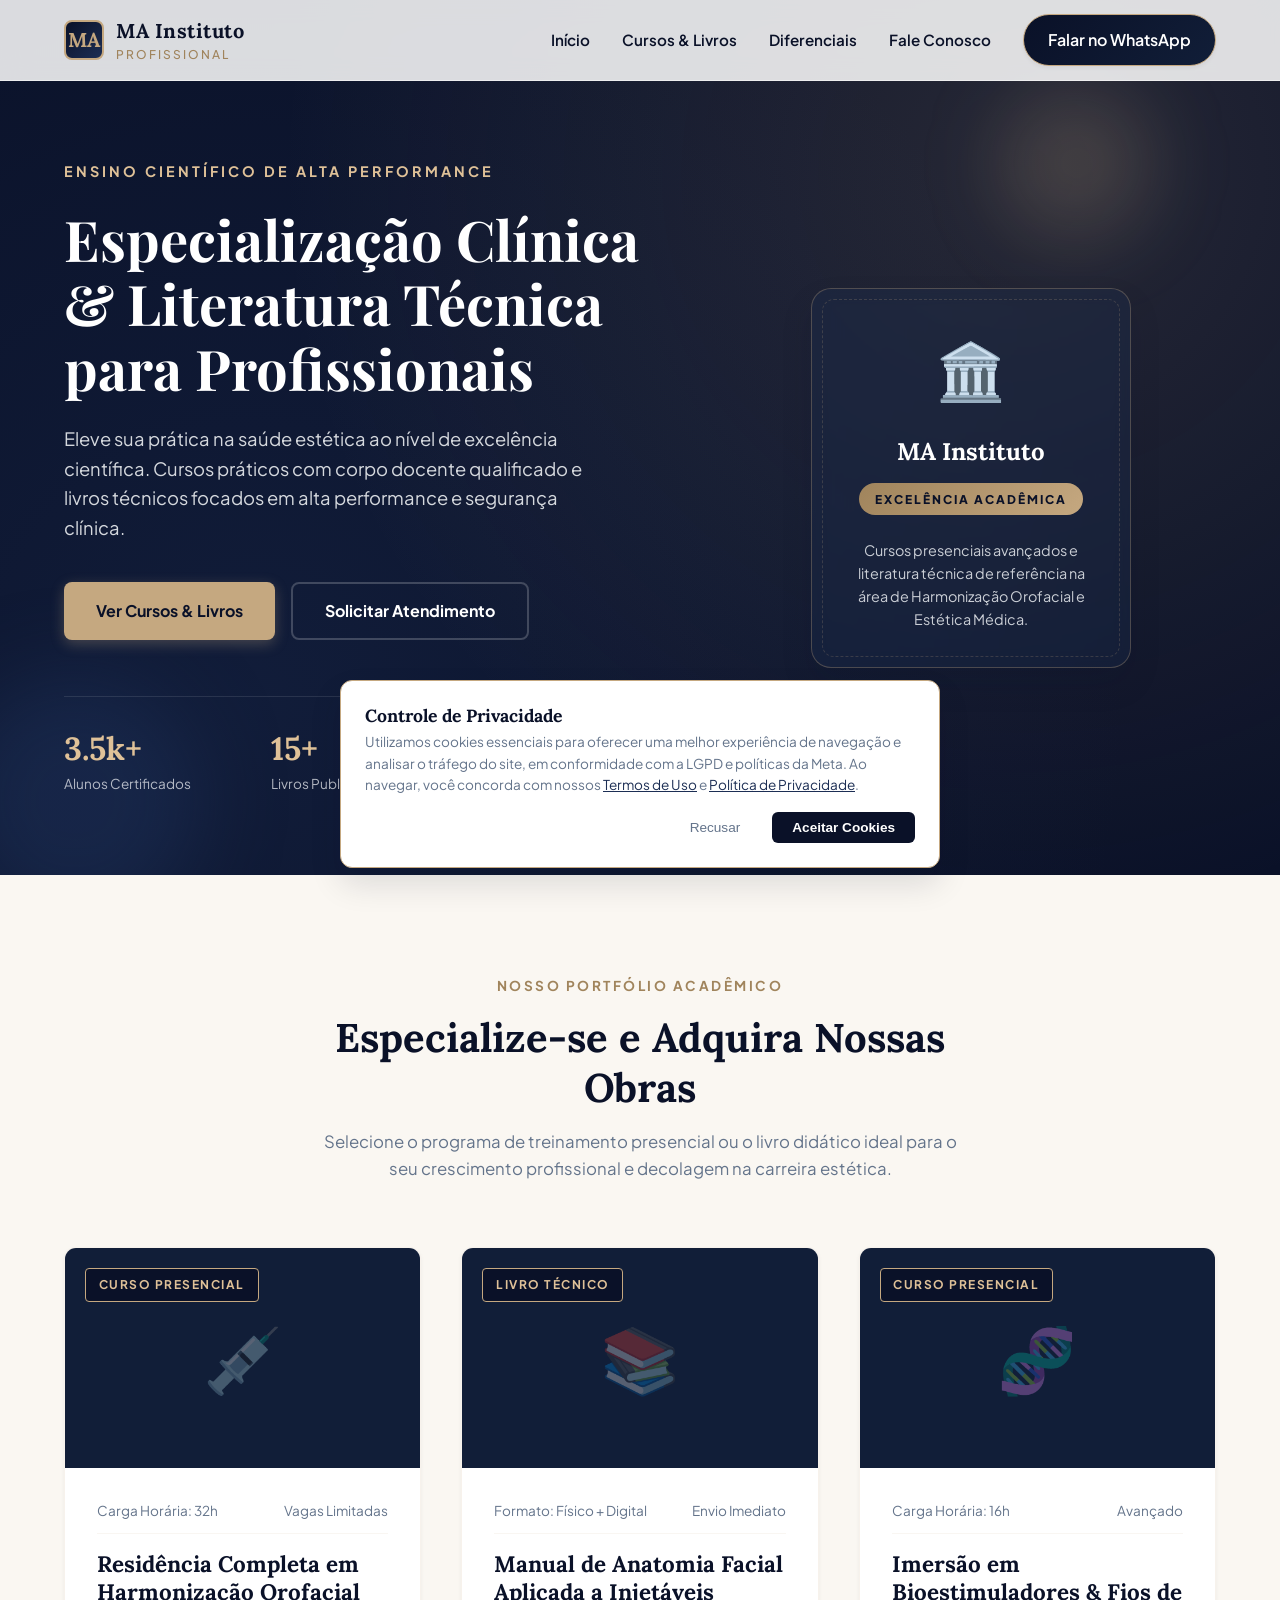
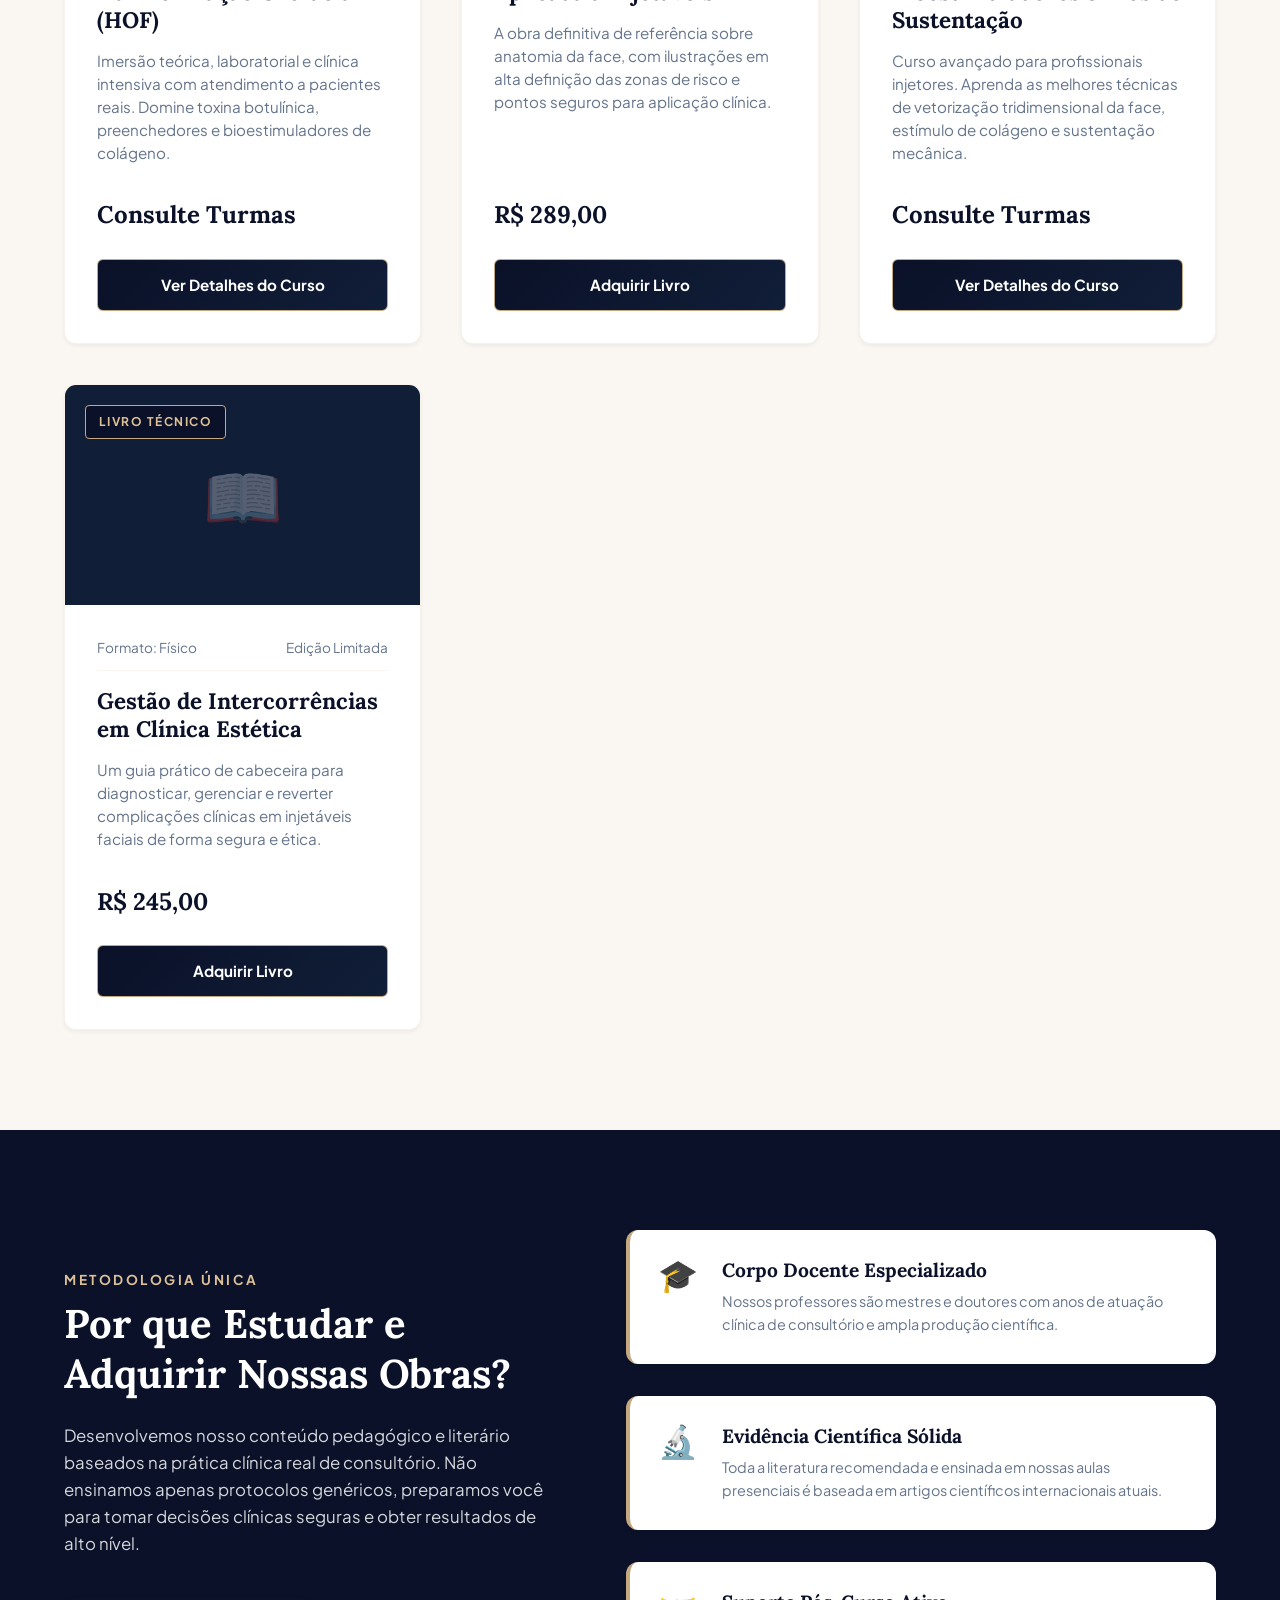
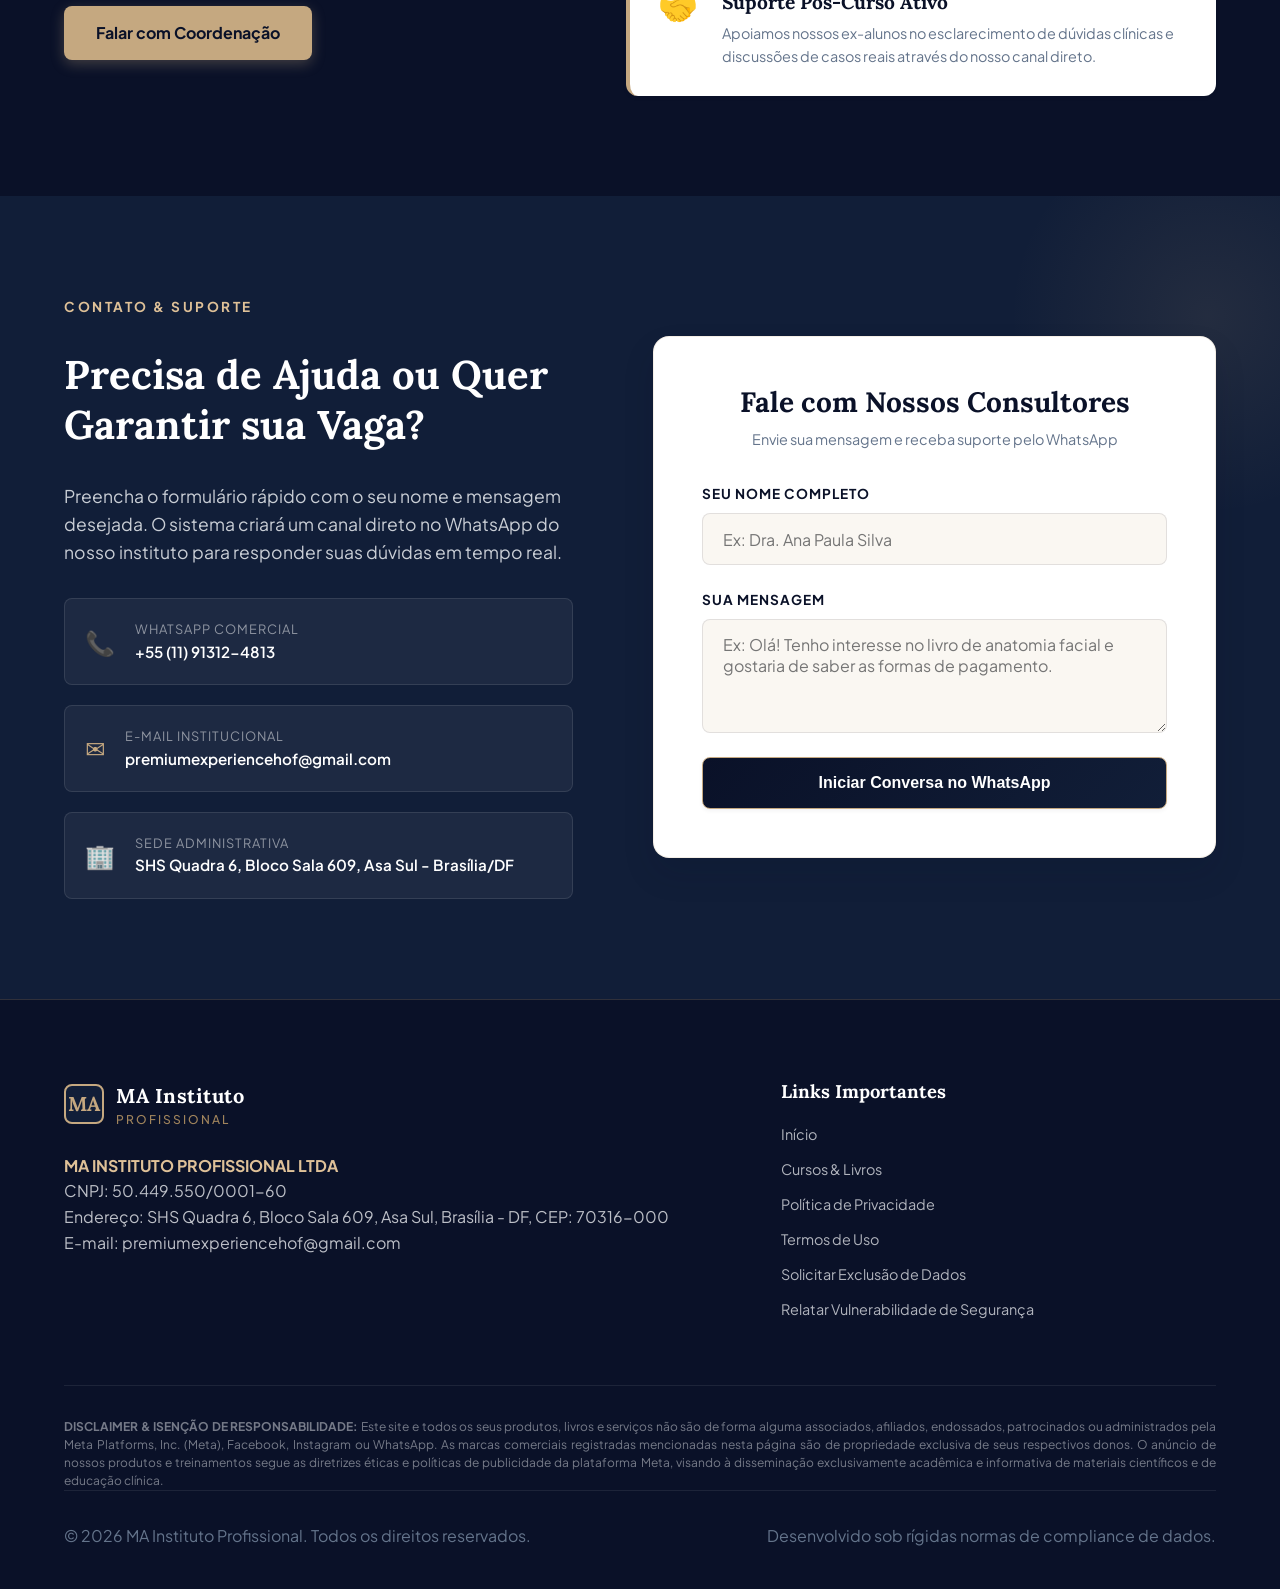
==== index.html @ e036a933 "feat: site inicial completo MA Instituto Profissional e politicas de compliance" ====
<!DOCTYPE html>
<html lang="pt-BR">
<head>
  <meta charset="UTF-8">
  <meta name="viewport" content="width=device-width, initial-scale=1.0">
  <meta name="description" content="MA Instituto Profissional - Especialização clínica avançada e literatura científica de excelência na área da saúde estética. Cursos presenciais e livros técnicos.">
  <title>MA Instituto Profissional | Cursos e Venda de Livros Acadêmicos</title>
  
  <!-- Preconnect for performance optimization -->
  <link rel="preconnect" href="https://fonts.googleapis.com">
  <link rel="preconnect" href="https://fonts.gstatic.com" crossorigin>
  
  <!-- CSS Stylesheet -->
  <link rel="stylesheet" href="styles.css">
</head>
<body>

  <!-- Cookie Consent Banner -->
  <div class="cookie-banner" id="cookieBanner">
    <div class="cookie-content">
      <h4>Controle de Privacidade</h4>
      <p>Utilizamos cookies essenciais para oferecer uma melhor experiência de navegação e analisar o tráfego do site, em conformidade com a LGPD e políticas da Meta. Ao navegar, você concorda com nossos <a href="termos.html" style="text-decoration: underline; color: var(--color-navy-light);">Termos de Uso</a> e <a href="privacidade.html" style="text-decoration: underline; color: var(--color-navy-light);">Política de Privacidade</a>.</p>
    </div>
    <div class="cookie-actions">
      <button class="cookie-btn-decline" id="declineCookies">Recusar</button>
      <button class="cookie-btn-accept" id="acceptCookies">Aceitar Cookies</button>
    </div>
  </div>

  <!-- Header Section -->
  <header class="site-header" id="header">
    <div class="container header-container">
      <a href="index.html" class="logo" id="headerLogo">
        <div class="logo-icon">MA</div>
        <div class="logo-text">
          MA Instituto
          <span>Profissional</span>
        </div>
      </a>
      
      <nav class="nav-menu" id="navMenu">
        <a href="#inicio" class="nav-link">Início</a>
        <a href="#portfolio" class="nav-link">Cursos & Livros</a>
        <a href="#sobre" class="nav-link">Diferenciais</a>
        <a href="#contato" class="nav-link">Fale Conosco</a>
        <a href="https://api.whatsapp.com/send?phone=5511913124813" target="_blank" class="nav-btn" id="headerCtaBtn">
          Falar no WhatsApp
        </a>
      </nav>

      <button class="menu-toggle" id="menuToggle" aria-label="Menu de Navegação">
        <span></span>
        <span></span>
        <span></span>
      </button>
    </div>
  </header>

  <!-- Hero Section -->
  <section class="hero" id="inicio">
    <div class="floating-circle circle-1"></div>
    <div class="floating-circle circle-2"></div>
    <div class="container hero-grid">
      <div class="hero-content reveal">
        <span class="hero-tagline">Ensino Científico de Alta Performance</span>
        <h1 class="hero-title">Especialização Clínica & Literatura Técnica para Profissionais</h1>
        <p class="hero-desc">Eleve sua prática na saúde estética ao nível de excelência científica. Cursos práticos com corpo docente qualificado e livros técnicos focados em alta performance e segurança clínica.</p>
        <div class="hero-actions">
          <a href="#portfolio" class="btn-primary" id="heroCatalogBtn">Ver Cursos & Livros</a>
          <a href="#contato" class="btn-secondary" id="heroContactBtn">Solicitar Atendimento</a>
        </div>
        <div class="hero-stats">
          <div class="stat-item">
            <h4>3.5k+</h4>
            <p>Alunos Certificados</p>
          </div>
          <div class="stat-item">
            <h4>15+</h4>
            <p>Livros Publicados</p>
          </div>
          <div class="stat-item">
            <h4>100%</h4>
            <p>Foco Clínico Prático</p>
          </div>
        </div>
      </div>
      <div class="hero-visual reveal">
        <div class="academic-shield">
          <div class="shield-icon">🏛️</div>
          <h3 class="shield-title">MA Instituto</h3>
          <div class="shield-badge">Excelência Acadêmica</div>
          <p class="shield-text">Cursos presenciais avançados e literatura técnica de referência na área de Harmonização Orofacial e Estética Médica.</p>
        </div>
      </div>
    </div>
  </section>

  <!-- Catalog Section -->
  <section class="section" id="portfolio">
    <div class="container">
      <div class="section-header reveal">
        <span class="section-eyebrow">Nosso Portfólio Acadêmico</span>
        <h2 class="section-title">Especialize-se e Adquira Nossas Obras</h2>
        <p class="section-desc">Selecione o programa de treinamento presencial ou o livro didático ideal para o seu crescimento profissional e decolagem na carreira estética.</p>
      </div>

      <div class="catalog-grid">
        <!-- Card 1 -->
        <article class="catalog-card reveal">
          <div class="card-img-wrapper">
            <div class="card-badge">Curso Presencial</div>
            <div class="card-img-placeholder">💉</div>
          </div>
          <div class="card-body">
            <div class="card-meta">
              <span>Carga Horária: 32h</span>
              <span>Vagas Limitadas</span>
            </div>
            <h3 class="card-title">Residência Completa em Harmonização Orofacial (HOF)</h3>
            <p class="card-desc">Imersão teórica, laboratorial e clínica intensiva com atendimento a pacientes reais. Domine toxina botulínica, preenchedores e bioestimuladores de colágeno.</p>
            <div class="card-price">Consulte Turmas</div>
            <a href="https://api.whatsapp.com/send?phone=5511913124813&text=Ol%C3%A1!%20Gostaria%20de%20saber%20mais%20informa%C3%A7%C3%B5es%20sobre%20a%20Resid%C3%AAncia%20em%20HOF." target="_blank" class="card-btn" id="courseHofCta">
              Ver Detalhes do Curso
            </a>
          </div>
        </article>

        <!-- Card 2 -->
        <article class="catalog-card reveal">
          <div class="card-img-wrapper">
            <div class="card-badge">Livro Técnico</div>
            <div class="card-img-placeholder">📚</div>
          </div>
          <div class="card-body">
            <div class="card-meta">
              <span>Formato: Físico + Digital</span>
              <span>Envio Imediato</span>
            </div>
            <h3 class="card-title">Manual de Anatomia Facial Aplicada a Injetáveis</h3>
            <p class="card-desc">A obra definitiva de referência sobre anatomia da face, com ilustrações em alta definição das zonas de risco e pontos seguros para aplicação clínica.</p>
            <div class="card-price">R$ 289,00</div>
            <a href="https://api.whatsapp.com/send?phone=5511913124813&text=Ol%C3%A1!%20Gostaria%20de%20adquirir%20o%20livro%20Manual%20de%20Anatomia%20Facial." target="_blank" class="card-btn" id="bookAnatomyCta">
              Adquirir Livro
            </a>
          </div>
        </article>

        <!-- Card 3 -->
        <article class="catalog-card reveal">
          <div class="card-img-wrapper">
            <div class="card-badge">Curso Presencial</div>
            <div class="card-img-placeholder">🧬</div>
          </div>
          <div class="card-body">
            <div class="card-meta">
              <span>Carga Horária: 16h</span>
              <span>Avançado</span>
            </div>
            <h3 class="card-title">Imersão em Bioestimuladores & Fios de Sustentação</h3>
            <p class="card-desc">Curso avançado para profissionais injetores. Aprenda as melhores técnicas de vetorização tridimensional da face, estímulo de colágeno e sustentação mecânica.</p>
            <div class="card-price">Consulte Turmas</div>
            <a href="https://api.whatsapp.com/send?phone=5511913124813&text=Ol%C3%A1!%20Gostaria%20de%20mais%20informa%C3%A7%C3%B5es%20sobre%20o%20curso%20de%20Bioestimuladores%20e%20Fios." target="_blank" class="card-btn" id="courseBioCta">
              Ver Detalhes do Curso
            </a>
          </div>
        </article>

        <!-- Card 4 -->
        <article class="catalog-card reveal">
          <div class="card-img-wrapper">
            <div class="card-badge">Livro Técnico</div>
            <div class="card-img-placeholder">📖</div>
          </div>
          <div class="card-body">
            <div class="card-meta">
              <span>Formato: Físico</span>
              <span>Edição Limitada</span>
            </div>
            <h3 class="card-title">Gestão de Intercorrências em Clínica Estética</h3>
            <p class="card-desc">Um guia prático de cabeceira para diagnosticar, gerenciar e reverter complicações clínicas em injetáveis faciais de forma segura e ética.</p>
            <div class="card-price">R$ 245,00</div>
            <a href="https://api.whatsapp.com/send?phone=5511913124813&text=Ol%C3%A1!%20Gostaria%20de%20adquirir%20o%20livro%20de%20Gest%C3%A3o%20de%20Intercorr%C3%AAncias." target="_blank" class="card-btn" id="bookComplicationsCta">
              Adquirir Livro
            </a>
          </div>
        </article>
      </div>
    </div>
  </section>

  <!-- Features/About Section -->
  <section class="section section-dark" id="sobre">
    <div class="container about-grid">
      <div class="reveal">
        <span class="section-eyebrow" style="color: var(--color-gold-bright);">Metodologia Única</span>
        <h2 class="section-title" style="margin-top: 0.5rem; margin-bottom: 1.5rem;">Por que Estudar e Adquirir Nossas Obras?</h2>
        <p class="section-desc" style="color: rgba(248, 250, 252, 0.85); margin-bottom: 2rem;">Desenvolvemos nosso conteúdo pedagógico e literário baseados na prática clínica real de consultório. Não ensinamos apenas protocolos genéricos, preparamos você para tomar decisões clínicas seguras e obter resultados de alto nível.</p>
        <a href="https://api.whatsapp.com/send?phone=5511913124813" target="_blank" class="btn-primary" style="margin-top: 1rem;" id="aboutCtaBtn">Falar com Coordenação</a>
      </div>
      
      <div class="about-features reveal">
        <div class="feature-item">
          <div class="feature-icon">🎓</div>
          <div class="feature-text">
            <h4>Corpo Docente Especializado</h4>
            <p>Nossos professores são mestres e doutores com anos de atuação clínica de consultório e ampla produção científica.</p>
          </div>
        </div>

        <div class="feature-item">
          <div class="feature-icon">🔬</div>
          <div class="feature-text">
            <h4>Evidência Científica Sólida</h4>
            <p>Toda a literatura recomendada e ensinada em nossas aulas presenciais é baseada em artigos científicos internacionais atuais.</p>
          </div>
        </div>

        <div class="feature-item">
          <div class="feature-icon">🤝</div>
          <div class="feature-text">
            <h4>Suporte Pós-Curso Ativo</h4>
            <p>Apoiamos nossos ex-alunos no esclarecimento de dúvidas clínicas e discussões de casos reais através do nosso canal direto.</p>
          </div>
        </div>
      </div>
    </div>
  </section>

  <!-- Contact & WhatsApp Form Section -->
  <section class="section contact-section" id="contato">
    <div class="container contact-grid">
      <div class="contact-info reveal">
        <span class="section-eyebrow" style="color: var(--color-gold-bright);">Contato & Suporte</span>
        <h2 class="contact-title">Precisa de Ajuda ou Quer Garantir sua Vaga?</h2>
        <p class="contact-desc">Preencha o formulário rápido com o seu nome e mensagem desejada. O sistema criará um canal direto no WhatsApp do nosso instituto para responder suas dúvidas em tempo real.</p>
        
        <div class="info-cards">
          <div class="info-card">
            <div class="info-card-icon">📞</div>
            <div class="info-card-text">
              <span>WhatsApp Comercial</span>
              <p>+55 (11) 91312-4813</p>
            </div>
          </div>

          <div class="info-card">
            <div class="info-card-icon">✉️</div>
            <div class="info-card-text">
              <span>E-mail Institucional</span>
              <p>premiumexperiencehof@gmail.com</p>
            </div>
          </div>

          <div class="info-card">
            <div class="info-card-icon">🏢</div>
            <div class="info-card-text">
              <span>Sede Administrativa</span>
              <p>SHS Quadra 6, Bloco Sala 609, Asa Sul - Brasília/DF</p>
            </div>
          </div>
        </div>
      </div>

      <div class="form-wrapper reveal">
        <div class="form-header">
          <h3>Fale com Nossos Consultores</h3>
          <p>Envie sua mensagem e receba suporte pelo WhatsApp</p>
        </div>
        <form class="contact-form" id="whatsappForm">
          <div class="form-group">
            <label for="formName" class="form-label">Seu Nome Completo</label>
            <input type="text" id="formName" class="form-input" placeholder="Ex: Dra. Ana Paula Silva" required autocomplete="name">
          </div>
          <div class="form-group">
            <label for="formMessage" class="form-label">Sua Mensagem</label>
            <textarea id="formMessage" class="form-input" rows="4" placeholder="Ex: Olá! Tenho interesse no livro de anatomia facial e gostaria de saber as formas de pagamento." required></textarea>
          </div>
          <button type="submit" class="form-submit-btn" id="formSubmitBtn">
            Iniciar Conversa no WhatsApp
          </button>
        </form>
      </div>
    </div>
  </section>

  <!-- Footer Section -->
  <footer class="site-footer">
    <div class="container">
      <div class="footer-grid">
        <div class="footer-company">
          <div class="footer-logo">
            <div class="logo-icon">MA</div>
            <div class="logo-text">MA Instituto <span>Profissional</span></div>
          </div>
          <p class="footer-address">
            <strong>MA INSTITUTO PROFISSIONAL LTDA</strong><br>
            CNPJ: 50.449.550/0001-60<br>
            Endereço: SHS Quadra 6, Bloco Sala 609, Asa Sul, Brasília - DF, CEP: 70316-000<br>
            E-mail: premiumexperiencehof@gmail.com
          </p>
        </div>
        
        <div class="footer-links-group">
          <h4 class="footer-links-title">Links Importantes</h4>
          <ul class="footer-links">
            <li><a href="#inicio">Início</a></li>
            <li><a href="#portfolio">Cursos & Livros</a></li>
            <li><a href="privacidade.html" id="footerPrivacyLink">Política de Privacidade</a></li>
            <li><a href="termos.html" id="footerTermsLink">Termos de Uso</a></li>
            <li><a href="privacidade.html#exclusao" id="footerDeletionLink">Solicitar Exclusão de Dados</a></li>
            <li><a href="termos.html#vulnerabilidade" id="footerSecurityLink">Relatar Vulnerabilidade de Segurança</a></li>
          </ul>
        </div>
      </div>

      <!-- Meta/Facebook Disclaimer -->
      <div class="footer-disclaimer">
        <strong>DISCLAIMER & ISENÇÃO DE RESPONSABILIDADE:</strong> Este site e todos os seus produtos, livros e serviços não são de forma alguma associados, afiliados, endossados, patrocinados ou administrados pela Meta Platforms, Inc. (Meta), Facebook, Instagram ou WhatsApp. As marcas comerciais registradas mencionadas nesta página são de propriedade exclusiva de seus respectivos donos. O anúncio de nossos produtos e treinamentos segue as diretrizes éticas e políticas de publicidade da plataforma Meta, visando à disseminação exclusivamente acadêmica e informativa de materiais científicos e de educação clínica.
      </div>

      <div class="footer-bottom">
        <p>&copy; 2026 MA Instituto Profissional. Todos os direitos reservados.</p>
        <p>Desenvolvido sob rígidas normas de compliance de dados.</p>
      </div>
    </div>
  </footer>

  <!-- Scripts -->
  <script src="script.js" defer></script>
</body>
</html>
---- styles.css ----
/* ==========================================================================
   DESIGN SYSTEM & CUSTOM STYLES - MA INSTITUTO PROFISSIONAL
   ========================================================================== */

/* Import Google Fonts */
@import url('https://fonts.googleapis.com/css2?family=Lora:ital,wght@0,400..700;1,400..700&family=Plus+Jakarta+Sans:ital,wght@0,300..800;1,300..800&family=Playfair+Display:ital,wght@0,400..900;1,400..900&display=swap');

:root {
  /* Colors */
  --color-navy-dark: #0a1128;
  --color-navy-medium: #111e38;
  --color-navy-light: #1c2e54;
  --color-gold: #c5a880;
  --color-gold-bright: #dfc198;
  --color-gold-dark: #a0845c;
  --color-cream: #faf7f2;
  --color-white: #ffffff;
  --color-text-dark: #1e293b;
  --color-text-light: #64748b;
  --color-text-white: #f8fafc;
  
  /* Fonts */
  --font-display: 'Lora', Georgia, serif;
  --font-hero: 'Playfair Display', serif;
  --font-body: 'Plus Jakarta Sans', system-ui, sans-serif;
  
  /* Transitions */
  --transition-fast: 0.2s cubic-bezier(0.4, 0, 0.2, 1);
  --transition-medium: 0.4s cubic-bezier(0.4, 0, 0.2, 1);
  --transition-slow: 0.6s cubic-bezier(0.4, 0, 0.2, 1);
  
  /* Shadows & Glassmorphism */
  --shadow-sm: 0 2px 4px rgba(10, 17, 40, 0.05);
  --shadow-md: 0 8px 16px rgba(10, 17, 40, 0.08);
  --shadow-lg: 0 16px 32px rgba(10, 17, 40, 0.12);
  --glass-bg: rgba(255, 255, 255, 0.85);
  --glass-border: rgba(255, 255, 255, 0.5);
  --glass-dark-bg: rgba(10, 17, 40, 0.8);
  --glass-dark-border: rgba(28, 46, 84, 0.4);
}

/* Reset & Base Styles */
*, *::before, *::after {
  box-sizing: border-box;
  margin: 0;
  padding: 0;
}

html {
  scroll-behavior: smooth;
  font-size: 16px;
  -webkit-font-smoothing: antialiased;
  -moz-osx-font-smoothing: grayscale;
}

body {
  font-family: var(--font-body);
  background-color: var(--color-cream);
  color: var(--color-text-dark);
  line-height: 1.6;
  overflow-x: hidden;
}

/* Typography */
h1, h2, h3, h4, h5, h6 {
  font-family: var(--font-display);
  font-weight: 700;
  line-height: 1.25;
  color: var(--color-navy-dark);
}

p {
  color: var(--color-text-light);
  font-size: 1rem;
}

a {
  color: inherit;
  text-decoration: none;
  transition: var(--transition-fast);
}

img {
  max-width: 100%;
  height: auto;
  display: block;
}

/* Container */
.container {
  width: 100%;
  max-width: 1200px;
  margin-left: auto;
  margin-right: auto;
  padding-left: 1.5rem;
  padding-right: 1.5rem;
}

/* Header */
.site-header {
  position: fixed;
  top: 0;
  left: 0;
  width: 100%;
  z-index: 1000;
  background: var(--glass-bg);
  backdrop-filter: blur(12px);
  -webkit-backdrop-filter: blur(12px);
  border-bottom: 1px solid var(--glass-border);
  transition: var(--transition-medium);
}

.site-header.scrolled {
  box-shadow: var(--shadow-sm);
  padding: 0.5rem 0;
}

.header-container {
  display: flex;
  justify-content: space-between;
  align-items: center;
  height: 80px;
}

.logo {
  display: flex;
  align-items: center;
  gap: 0.75rem;
}

.logo-icon {
  width: 40px;
  height: 40px;
  background: linear-gradient(135deg, var(--color-navy-dark) 0%, var(--color-navy-light) 100%);
  border: 2px solid var(--color-gold);
  border-radius: 8px;
  display: flex;
  align-items: center;
  justify-content: center;
  font-family: var(--font-display);
  font-weight: 700;
  color: var(--color-gold);
  font-size: 1.25rem;
}

.logo-text {
  font-family: var(--font-display);
  font-size: 1.25rem;
  font-weight: 700;
  color: var(--color-navy-dark);
  letter-spacing: 0.5px;
}

.logo-text span {
  color: var(--color-gold-dark);
  font-size: 0.75rem;
  display: block;
  font-family: var(--font-body);
  font-weight: 500;
  text-transform: uppercase;
  letter-spacing: 2px;
  margin-top: -2px;
}

.nav-menu {
  display: flex;
  align-items: center;
  gap: 2rem;
}

.nav-link {
  font-size: 0.95rem;
  font-weight: 600;
  color: var(--color-navy-dark);
  position: relative;
}

.nav-link::after {
  content: '';
  position: absolute;
  bottom: -4px;
  left: 0;
  width: 0;
  height: 2px;
  background-color: var(--color-gold);
  transition: var(--transition-fast);
}

.nav-link:hover::after {
  width: 100%;
}

.nav-btn {
  background: linear-gradient(135deg, var(--color-navy-dark) 0%, var(--color-navy-medium) 100%);
  color: var(--color-white);
  padding: 0.75rem 1.5rem;
  border-radius: 50px;
  font-weight: 600;
  border: 1px solid var(--color-gold);
  box-shadow: var(--shadow-sm);
  display: inline-flex;
  align-items: center;
  gap: 0.5rem;
}

.nav-btn:hover {
  transform: translateY(-2px);
  box-shadow: var(--shadow-md);
  border-color: var(--color-gold-bright);
  background: linear-gradient(135deg, var(--color-navy-light) 0%, var(--color-navy-dark) 100%);
}

.menu-toggle {
  display: none;
  flex-direction: column;
  gap: 6px;
  cursor: pointer;
  background: none;
  border: none;
}

.menu-toggle span {
  display: block;
  width: 25px;
  height: 2px;
  background-color: var(--color-navy-dark);
  transition: var(--transition-fast);
}

/* Hero Section */
.hero {
  padding-top: 160px;
  padding-bottom: 80px;
  position: relative;
  background-color: var(--color-navy-dark);
  color: var(--color-text-white);
  overflow: hidden;
}

.hero::before {
  content: '';
  position: absolute;
  top: 0;
  left: 0;
  width: 100%;
  height: 100%;
  background: radial-gradient(circle at 80% 20%, rgba(197, 168, 128, 0.15) 0%, rgba(10, 17, 40, 0) 60%),
              radial-gradient(circle at 20% 80%, rgba(28, 46, 84, 0.4) 0%, rgba(10, 17, 40, 0) 70%);
  z-index: 1;
}

.hero-grid {
  display: grid;
  grid-template-columns: 1.1fr 0.9fr;
  gap: 4rem;
  align-items: center;
  position: relative;
  z-index: 2;
}

.hero-content {
  display: flex;
  flex-direction: column;
  gap: 1.5rem;
}

.hero-tagline {
  font-size: 0.9rem;
  font-weight: 700;
  text-transform: uppercase;
  letter-spacing: 3px;
  color: var(--color-gold-bright);
}

.hero-title {
  font-family: var(--font-hero);
  font-size: 3.5rem;
  line-height: 1.15;
  color: var(--color-white);
}

.hero-desc {
  font-size: 1.15rem;
  color: rgba(248, 250, 252, 0.85);
  max-width: 540px;
}

.hero-actions {
  display: flex;
  gap: 1rem;
  margin-top: 1rem;
}

.btn-primary {
  background: var(--color-gold);
  color: var(--color-navy-dark);
  padding: 0.9rem 2rem;
  border-radius: 8px;
  font-weight: 700;
  font-size: 1rem;
  box-shadow: 0 4px 14px rgba(197, 168, 128, 0.3);
  display: inline-flex;
  align-items: center;
  justify-content: center;
  gap: 0.75rem;
}

.btn-primary:hover {
  background: var(--color-gold-bright);
  transform: translateY(-2px);
  box-shadow: 0 6px 20px rgba(197, 168, 128, 0.4);
}

.btn-secondary {
  background: transparent;
  color: var(--color-white);
  padding: 0.9rem 2rem;
  border-radius: 8px;
  font-weight: 700;
  font-size: 1rem;
  border: 2px solid rgba(255, 255, 255, 0.2);
  display: inline-flex;
  align-items: center;
  justify-content: center;
}

.btn-secondary:hover {
  border-color: var(--color-gold-bright);
  color: var(--color-gold-bright);
  transform: translateY(-2px);
  background-color: rgba(255, 255, 255, 0.05);
}

.hero-stats {
  display: grid;
  grid-template-columns: repeat(3, 1fr);
  gap: 1.5rem;
  margin-top: 2rem;
  border-top: 1px solid rgba(255, 255, 255, 0.1);
  padding-top: 2rem;
}

.stat-item h4 {
  font-family: var(--font-display);
  font-size: 2rem;
  color: var(--color-gold-bright);
  margin-bottom: 0.25rem;
}

.stat-item p {
  font-size: 0.85rem;
  color: rgba(248, 250, 252, 0.7);
}

/* Premium Visual Frame (Signature Element) */
.hero-visual {
  position: relative;
  display: flex;
  justify-content: center;
  align-items: center;
}

.academic-shield {
  width: 320px;
  height: 380px;
  border-radius: 20px;
  background: rgba(28, 46, 84, 0.3);
  border: 1px solid rgba(197, 168, 128, 0.3);
  position: relative;
  backdrop-filter: blur(8px);
  -webkit-backdrop-filter: blur(8px);
  animation: float 6s ease-in-out infinite;
  display: flex;
  flex-direction: column;
  justify-content: center;
  align-items: center;
  padding: 2.5rem;
  text-align: center;
  box-shadow: var(--shadow-lg);
}

.academic-shield::before {
  content: '';
  position: absolute;
  top: 10px;
  left: 10px;
  right: 10px;
  bottom: 10px;
  border: 1px dashed rgba(197, 168, 128, 0.2);
  border-radius: 12px;
  pointer-events: none;
}

.shield-icon {
  font-size: 3.5rem;
  margin-bottom: 1.5rem;
  color: var(--color-gold);
}

.shield-title {
  color: var(--color-white);
  font-size: 1.5rem;
  font-family: var(--font-display);
  margin-bottom: 1rem;
}

.shield-badge {
  background: linear-gradient(135deg, var(--color-gold-dark) 0%, var(--color-gold) 100%);
  color: var(--color-navy-dark);
  font-size: 0.75rem;
  font-weight: 800;
  text-transform: uppercase;
  letter-spacing: 2px;
  padding: 0.4rem 1rem;
  border-radius: 50px;
  margin-bottom: 1.5rem;
}

.shield-text {
  font-size: 0.9rem;
  color: rgba(248, 250, 252, 0.8);
}

/* Floating Elements (Atmosphere) */
.floating-circle {
  position: absolute;
  border-radius: 50%;
  filter: blur(40px);
  z-index: 0;
  pointer-events: none;
}

.circle-1 {
  width: 150px;
  height: 150px;
  background: rgba(197, 168, 128, 0.2);
  top: 10%;
  right: 10%;
  animation: pulse-slow 8s infinite alternate;
}

.circle-2 {
  width: 250px;
  height: 250px;
  background: rgba(28, 46, 84, 0.6);
  bottom: -50px;
  left: -50px;
  animation: pulse-slow 12s infinite alternate;
}

/* Section Common */
.section {
  padding: 100px 0;
}

.section-dark {
  background-color: var(--color-navy-dark);
  color: var(--color-text-white);
}

.section-dark h2, .section-dark h3 {
  color: var(--color-white);
}

.section-header {
  text-align: center;
  max-width: 650px;
  margin-left: auto;
  margin-right: auto;
  margin-bottom: 4rem;
  display: flex;
  flex-direction: column;
  gap: 1rem;
}

.section-eyebrow {
  font-size: 0.85rem;
  font-weight: 700;
  text-transform: uppercase;
  letter-spacing: 2.5px;
  color: var(--color-gold-dark);
}

.section-title {
  font-size: 2.5rem;
}

.section-desc {
  font-size: 1.05rem;
  color: var(--color-text-light);
}

/* Courses & Books Catalog */
.catalog-grid {
  display: grid;
  grid-template-columns: repeat(auto-fit, minmax(320px, 1fr));
  gap: 2.5rem;
}

.catalog-card {
  background-color: var(--color-white);
  border-radius: 12px;
  border: 1px solid rgba(197, 168, 128, 0.15);
  overflow: hidden;
  box-shadow: var(--shadow-sm);
  display: flex;
  flex-direction: column;
  height: 100%;
  transition: var(--transition-medium);
}

.catalog-card:hover {
  transform: translateY(-8px);
  box-shadow: var(--shadow-lg);
  border-color: var(--color-gold);
}

.card-img-wrapper {
  position: relative;
  height: 220px;
  background-color: var(--color-navy-medium);
  overflow: hidden;
  display: flex;
  align-items: center;
  justify-content: center;
}

.card-img-placeholder {
  font-size: 4rem;
  color: rgba(197, 168, 128, 0.3);
  transition: var(--transition-medium);
}

.catalog-card:hover .card-img-placeholder {
  transform: scale(1.1);
  color: rgba(197, 168, 128, 0.5);
}

.card-badge {
  position: absolute;
  top: 1.25rem;
  left: 1.25rem;
  background: var(--color-navy-dark);
  color: var(--color-gold-bright);
  font-size: 0.75rem;
  font-weight: 700;
  text-transform: uppercase;
  letter-spacing: 1.5px;
  padding: 0.4rem 0.8rem;
  border-radius: 4px;
  border: 1px solid var(--color-gold);
}

.card-body {
  padding: 2rem;
  display: flex;
  flex-direction: column;
  flex-grow: 1;
  gap: 1rem;
}

.card-meta {
  display: flex;
  justify-content: space-between;
  align-items: center;
  font-size: 0.85rem;
  color: var(--color-text-light);
  border-bottom: 1px solid rgba(197, 168, 128, 0.1);
  padding-bottom: 0.75rem;
}

.card-title {
  font-size: 1.4rem;
  color: var(--color-navy-dark);
}

.card-desc {
  font-size: 0.95rem;
  color: var(--color-text-light);
  line-height: 1.5;
}

.card-price {
  font-size: 1.5rem;
  font-family: var(--font-display);
  font-weight: 700;
  color: var(--color-navy-dark);
  margin-top: auto;
  padding-top: 1rem;
}

.card-btn {
  background: linear-gradient(135deg, var(--color-navy-dark) 0%, var(--color-navy-medium) 100%);
  color: var(--color-white);
  text-align: center;
  padding: 0.8rem;
  border-radius: 6px;
  font-weight: 700;
  font-size: 0.95rem;
  border: 1px solid var(--color-gold);
  display: flex;
  align-items: center;
  justify-content: center;
  gap: 0.5rem;
  margin-top: 0.5rem;
}

.card-btn:hover {
  background: var(--color-gold);
  color: var(--color-navy-dark);
  border-color: var(--color-gold-bright);
}

/* Features/About Section */
.about-grid {
  display: grid;
  grid-template-columns: 0.9fr 1.1fr;
  gap: 5rem;
  align-items: center;
}

.about-features {
  display: grid;
  grid-template-columns: 1fr;
  gap: 2rem;
}

.feature-item {
  display: flex;
  gap: 1.5rem;
  background: var(--color-white);
  padding: 1.75rem;
  border-radius: 12px;
  border-left: 4px solid var(--color-gold);
  box-shadow: var(--shadow-sm);
  transition: var(--transition-medium);
}

.feature-item:hover {
  transform: translateX(5px);
  box-shadow: var(--shadow-md);
}

.feature-icon {
  font-size: 2rem;
  color: var(--color-navy-dark);
  line-height: 1;
}

.feature-text {
  display: flex;
  flex-direction: column;
  gap: 0.5rem;
}

.feature-text h4 {
  font-size: 1.2rem;
}

.feature-text p {
  font-size: 0.9rem;
}

/* Form Contact Section */
.contact-section {
  background-color: var(--color-navy-medium);
  color: var(--color-white);
  position: relative;
  overflow: hidden;
}

.contact-section::after {
  content: '';
  position: absolute;
  top: -10%;
  right: -10%;
  width: 400px;
  height: 400px;
  background: radial-gradient(circle, rgba(197, 168, 128, 0.1) 0%, rgba(10, 17, 40, 0) 70%);
  pointer-events: none;
}

.contact-grid {
  display: grid;
  grid-template-columns: 0.95fr 1.05fr;
  gap: 5rem;
  align-items: center;
  position: relative;
  z-index: 2;
}

.contact-info {
  display: flex;
  flex-direction: column;
  gap: 2rem;
}

.contact-title {
  color: var(--color-white);
  font-size: 2.5rem;
}

.contact-desc {
  color: rgba(248, 250, 252, 0.8);
  font-size: 1.1rem;
}

.info-cards {
  display: flex;
  flex-direction: column;
  gap: 1.25rem;
}

.info-card {
  display: flex;
  align-items: center;
  gap: 1.25rem;
  background: rgba(255, 255, 255, 0.05);
  border: 1px solid rgba(255, 255, 255, 0.1);
  padding: 1.25rem;
  border-radius: 8px;
}

.info-card-icon {
  font-size: 1.5rem;
  color: var(--color-gold);
  line-height: 1;
}

.info-card-text {
  display: flex;
  flex-direction: column;
}

.info-card-text span {
  font-size: 0.8rem;
  text-transform: uppercase;
  letter-spacing: 1px;
  color: rgba(255, 255, 255, 0.5);
}

.info-card-text p {
  color: var(--color-white);
  font-weight: 600;
  font-size: 0.95rem;
}

/* Contact Form UI */
.form-wrapper {
  background: var(--color-white);
  padding: 3rem;
  border-radius: 16px;
  border: 1px solid rgba(197, 168, 128, 0.2);
  box-shadow: var(--shadow-lg);
  color: var(--color-text-dark);
}

.form-header {
  margin-bottom: 2rem;
  text-align: center;
  display: flex;
  flex-direction: column;
  gap: 0.5rem;
}

.form-header h3 {
  font-size: 1.75rem;
}

.form-header p {
  font-size: 0.9rem;
}

.contact-form {
  display: flex;
  flex-direction: column;
  gap: 1.5rem;
}

.form-group {
  display: flex;
  flex-direction: column;
  gap: 0.5rem;
}

.form-label {
  font-size: 0.85rem;
  font-weight: 700;
  text-transform: uppercase;
  letter-spacing: 1px;
  color: var(--color-navy-dark);
}

.form-input {
  font-family: var(--font-body);
  font-size: 1rem;
  padding: 0.9rem 1.25rem;
  border: 1.5px solid rgba(10, 17, 40, 0.1);
  border-radius: 8px;
  background-color: var(--color-cream);
  color: var(--color-text-dark);
  transition: var(--transition-fast);
}

.form-input:focus {
  outline: none;
  border-color: var(--color-navy-light);
  background-color: var(--color-white);
  box-shadow: 0 0 0 4px rgba(28, 46, 84, 0.08);
}

.form-submit-btn {
  background: linear-gradient(135deg, var(--color-navy-dark) 0%, var(--color-navy-medium) 100%);
  color: var(--color-white);
  border: 1px solid var(--color-gold);
  padding: 1rem;
  border-radius: 8px;
  font-size: 1rem;
  font-weight: 700;
  cursor: pointer;
  box-shadow: var(--shadow-sm);
  display: flex;
  align-items: center;
  justify-content: center;
  gap: 0.75rem;
  transition: var(--transition-medium);
}

.form-submit-btn:hover {
  background: var(--color-gold);
  color: var(--color-navy-dark);
  border-color: var(--color-gold-bright);
  transform: translateY(-2px);
  box-shadow: var(--shadow-md);
}

/* Footer & Compliance */
.site-footer {
  background-color: var(--color-navy-dark);
  color: var(--color-text-white);
  padding-top: 80px;
  padding-bottom: 40px;
  border-top: 1px solid rgba(197, 168, 128, 0.2);
  font-size: 0.9rem;
}

.footer-grid {
  display: grid;
  grid-template-columns: 1.5fr 1fr;
  gap: 4rem;
  margin-bottom: 4rem;
}

.footer-company {
  display: flex;
  flex-direction: column;
  gap: 1.5rem;
}

.footer-logo {
  display: flex;
  align-items: center;
  gap: 0.75rem;
}

.footer-logo .logo-icon {
  background: var(--color-navy-medium);
}

.footer-logo .logo-text {
  color: var(--color-white);
}

.footer-address {
  font-style: normal;
  color: rgba(248, 250, 252, 0.75);
  line-height: 1.6;
}

.footer-address strong {
  color: var(--color-gold-bright);
}

.footer-links-group {
  display: flex;
  flex-direction: column;
  gap: 1.25rem;
}

.footer-links-title {
  font-family: var(--font-display);
  font-size: 1.15rem;
  color: var(--color-white);
}

.footer-links {
  list-style: none;
  display: flex;
  flex-direction: column;
  gap: 0.75rem;
}

.footer-links a {
  color: rgba(248, 250, 252, 0.7);
}

.footer-links a:hover {
  color: var(--color-gold-bright);
  padding-left: 4px;
}

/* Meta Disclaimer */
.footer-disclaimer {
  border-top: 1px solid rgba(255, 255, 255, 0.08);
  padding-top: 2rem;
  margin-top: 2rem;
  color: rgba(248, 250, 252, 0.45);
  font-size: 0.75rem;
  line-height: 1.5;
  text-align: justify;
}

/* Bottom Bar */
.footer-bottom {
  border-top: 1px solid rgba(255, 255, 255, 0.08);
  padding-top: 2rem;
  display: flex;
  justify-content: space-between;
  align-items: center;
  gap: 2rem;
  color: rgba(248, 250, 252, 0.5);
  font-size: 0.8rem;
}

/* Cookie Banner */
.cookie-banner {
  position: fixed;
  bottom: 2rem;
  left: 50%;
  transform: translateX(-50%) translateY(150px);
  width: 90%;
  max-width: 600px;
  background: var(--color-white);
  border: 1px solid var(--color-gold);
  border-radius: 12px;
  padding: 1.5rem;
  box-shadow: var(--shadow-lg);
  z-index: 10000;
  display: flex;
  flex-direction: column;
  gap: 1rem;
  color: var(--color-text-dark);
  transition: transform 0.6s cubic-bezier(0.16, 1, 0.3, 1);
}

.cookie-banner.show {
  transform: translateX(-50%) translateY(0);
}

.cookie-content h4 {
  font-size: 1.1rem;
  margin-bottom: 0.25rem;
}

.cookie-content p {
  font-size: 0.85rem;
}

.cookie-actions {
  display: flex;
  justify-content: flex-end;
  gap: 1rem;
}

.cookie-btn-accept {
  background: var(--color-navy-dark);
  color: var(--color-white);
  border: none;
  padding: 0.5rem 1.25rem;
  border-radius: 6px;
  font-weight: 700;
  font-size: 0.85rem;
  cursor: pointer;
}

.cookie-btn-decline {
  background: transparent;
  color: var(--color-text-light);
  border: none;
  padding: 0.5rem 1rem;
  font-size: 0.85rem;
  cursor: pointer;
}

/* Legal Pages Styling (for privacidade.html & termos.html) */
.legal-body {
  background-color: var(--color-cream);
}

.legal-header {
  padding-top: 140px;
  padding-bottom: 40px;
  background-color: var(--color-navy-dark);
  color: var(--color-white);
  text-align: center;
}

.legal-header h1 {
  color: var(--color-white);
  font-family: var(--font-hero);
  font-size: 2.75rem;
  margin-bottom: 0.5rem;
}

.legal-meta {
  color: var(--color-gold-bright);
  font-size: 0.85rem;
  text-transform: uppercase;
  letter-spacing: 2px;
}

.legal-content-section {
  padding: 60px 0 100px 0;
}

.legal-card {
  background-color: var(--color-white);
  padding: 4rem;
  border-radius: 16px;
  border: 1px solid rgba(197, 168, 128, 0.15);
  box-shadow: var(--shadow-md);
}

.legal-text {
  display: flex;
  flex-direction: column;
  gap: 1.75rem;
}

.legal-text h2 {
  font-size: 1.6rem;
  margin-top: 1rem;
  border-bottom: 1.5px solid rgba(197, 168, 128, 0.2);
  padding-bottom: 0.5rem;
  color: var(--color-navy-dark);
}

.legal-text h3 {
  font-size: 1.25rem;
  margin-top: 0.5rem;
}

.legal-text p, .legal-text li {
  font-size: 0.95rem;
  color: var(--color-text-dark);
  line-height: 1.7;
}

.legal-text ul {
  padding-left: 1.5rem;
  display: flex;
  flex-direction: column;
  gap: 0.5rem;
}

.legal-contact-box {
  background-color: var(--color-cream);
  border: 1px solid rgba(197, 168, 128, 0.2);
  border-left: 4px solid var(--color-gold-dark);
  padding: 2rem;
  border-radius: 8px;
  margin-top: 1rem;
  display: flex;
  flex-direction: column;
  gap: 0.5rem;
}

.legal-contact-box p {
  margin: 0;
}

.legal-back-btn {
  display: inline-flex;
  align-items: center;
  gap: 0.5rem;
  font-weight: 700;
  color: var(--color-gold-dark);
  margin-bottom: 2rem;
}

.legal-back-btn:hover {
  color: var(--color-navy-dark);
}

/* Animations */
@keyframes float {
  0% { transform: translateY(0px); }
  50% { transform: translateY(-10px); }
  100% { transform: translateY(0px); }
}

@keyframes pulse-slow {
  0% { transform: scale(1); opacity: 0.4; }
  100% { transform: scale(1.1); opacity: 0.6; }
}

/* Reveal-on-scroll trigger animation class */
.reveal {
  opacity: 0;
  transform: translateY(30px);
  transition: opacity 0.8s ease, transform 0.8s ease;
}

.reveal.active {
  opacity: 1;
  transform: translateY(0);
}

/* Responsive Rules */
@media (max-width: 992px) {
  .hero-grid {
    grid-template-columns: 1fr;
    gap: 3rem;
    text-align: center;
  }
  
  .hero-content {
    align-items: center;
  }
  
  .hero-desc {
    margin-left: auto;
    margin-right: auto;
  }
  
  .hero-stats {
    width: 100%;
    max-width: 500px;
  }
  
  .about-grid, .contact-grid {
    grid-template-columns: 1fr;
    gap: 3rem;
  }
  
  .footer-grid {
    grid-template-columns: 1fr;
    gap: 3rem;
  }
}

@media (max-width: 768px) {
  .hero-title {
    font-size: 2.75rem;
  }
  
  .nav-menu {
    position: fixed;
    top: 80px;
    left: -100%;
    width: 100%;
    height: calc(100vh - 80px);
    background-color: var(--color-navy-dark);
    flex-direction: column;
    padding: 3rem 1.5rem;
    gap: 2.5rem;
    transition: var(--transition-medium);
    z-index: 999;
  }
  
  .nav-menu.active {
    left: 0;
  }
  
  .nav-link {
    color: var(--color-white);
    font-size: 1.2rem;
  }
  
  .menu-toggle {
    display: flex;
  }
  
  .menu-toggle.active span:nth-child(1) {
    transform: rotate(45deg) translate(6px, 6px);
  }
  
  .menu-toggle.active span:nth-child(2) {
    opacity: 0;
  }
  
  .menu-toggle.active span:nth-child(3) {
    transform: rotate(-45deg) translate(5px, -5px);
  }
  
  .legal-card {
    padding: 2rem;
  }
  
  .form-wrapper {
    padding: 2rem 1.5rem;
  }
}
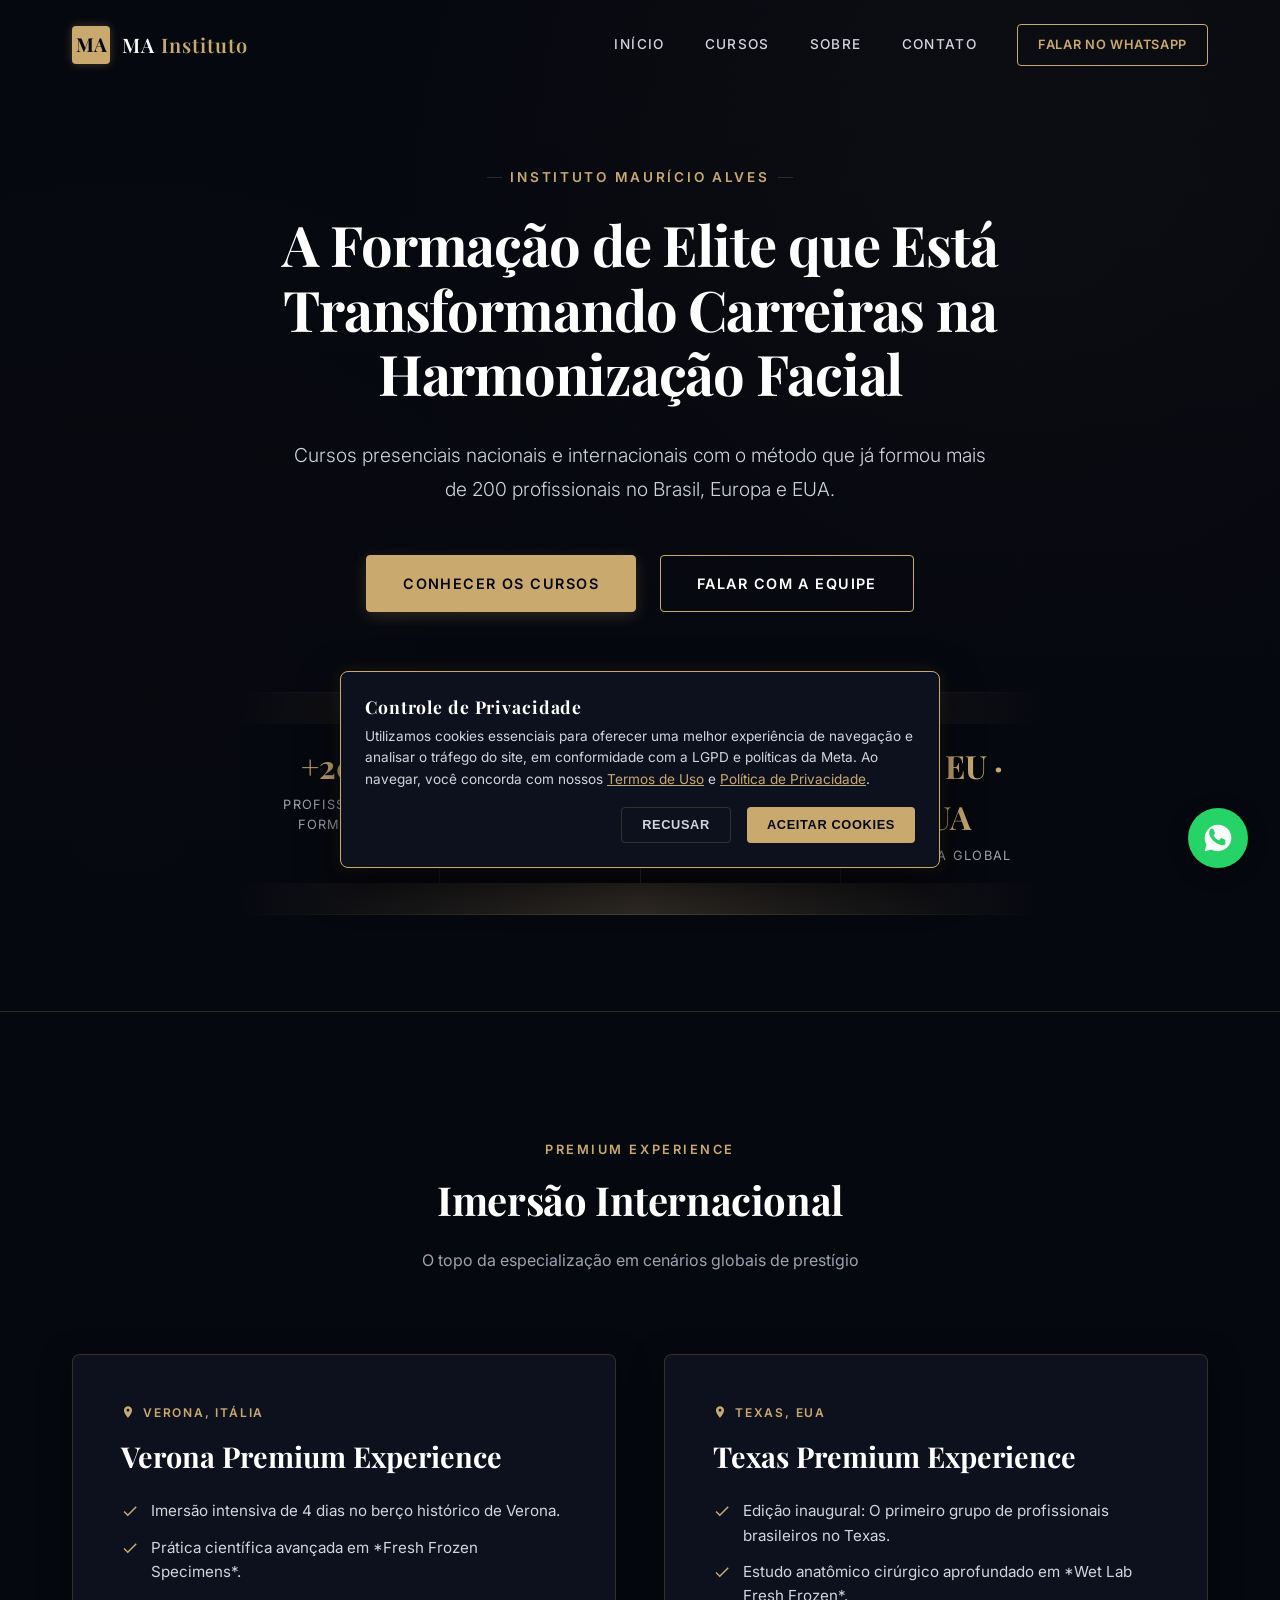
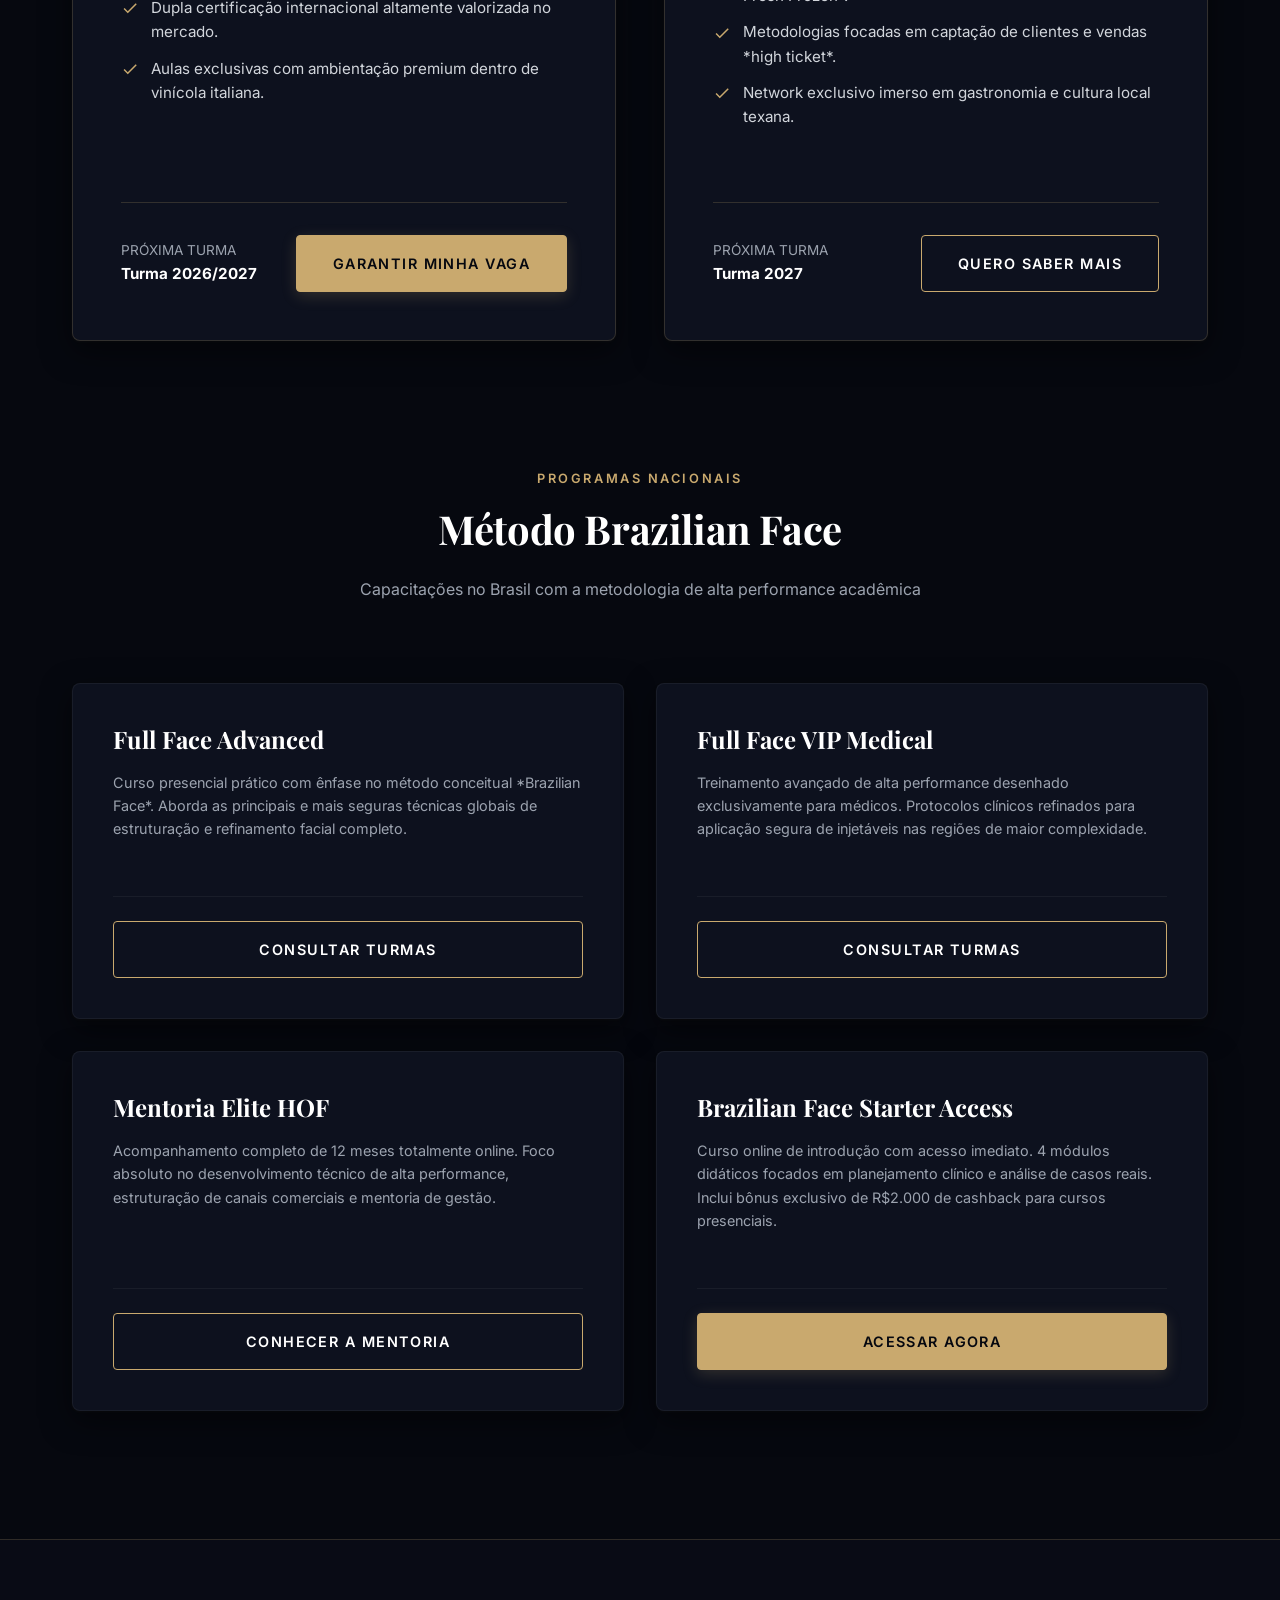
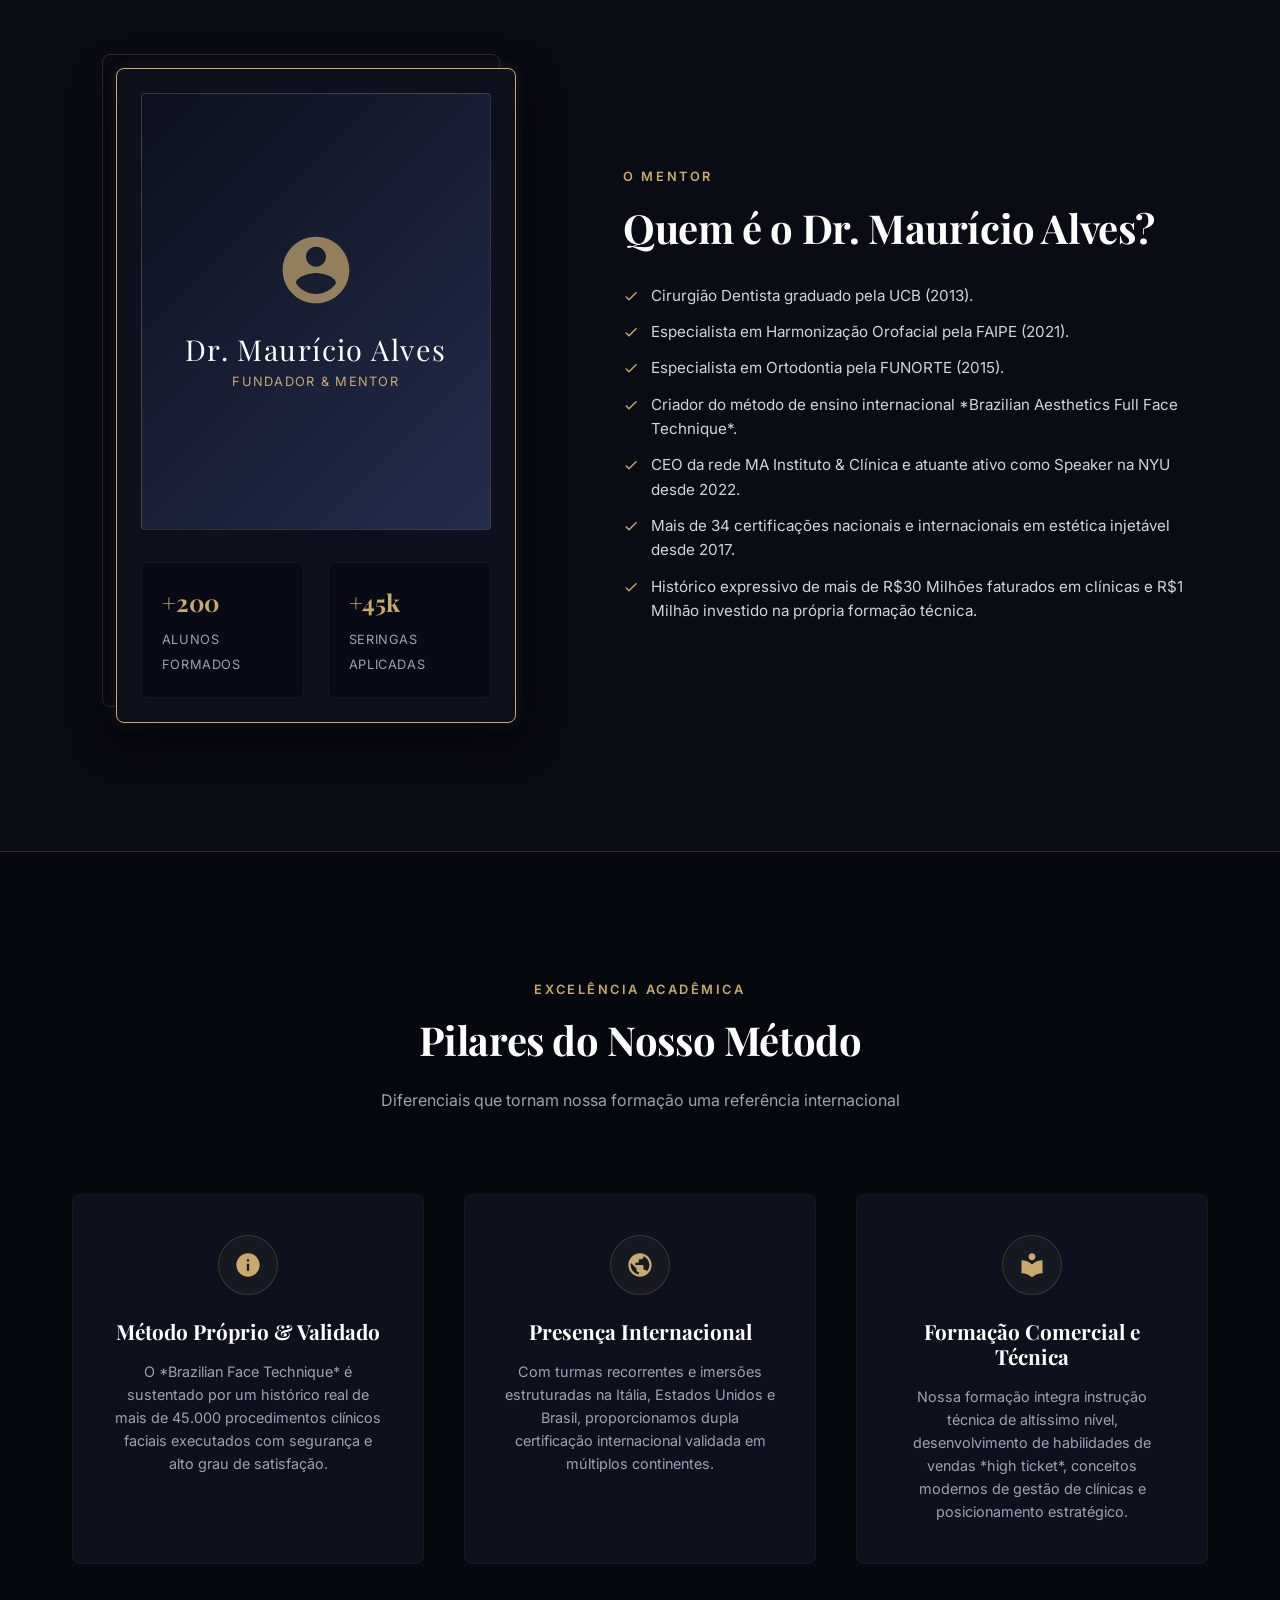
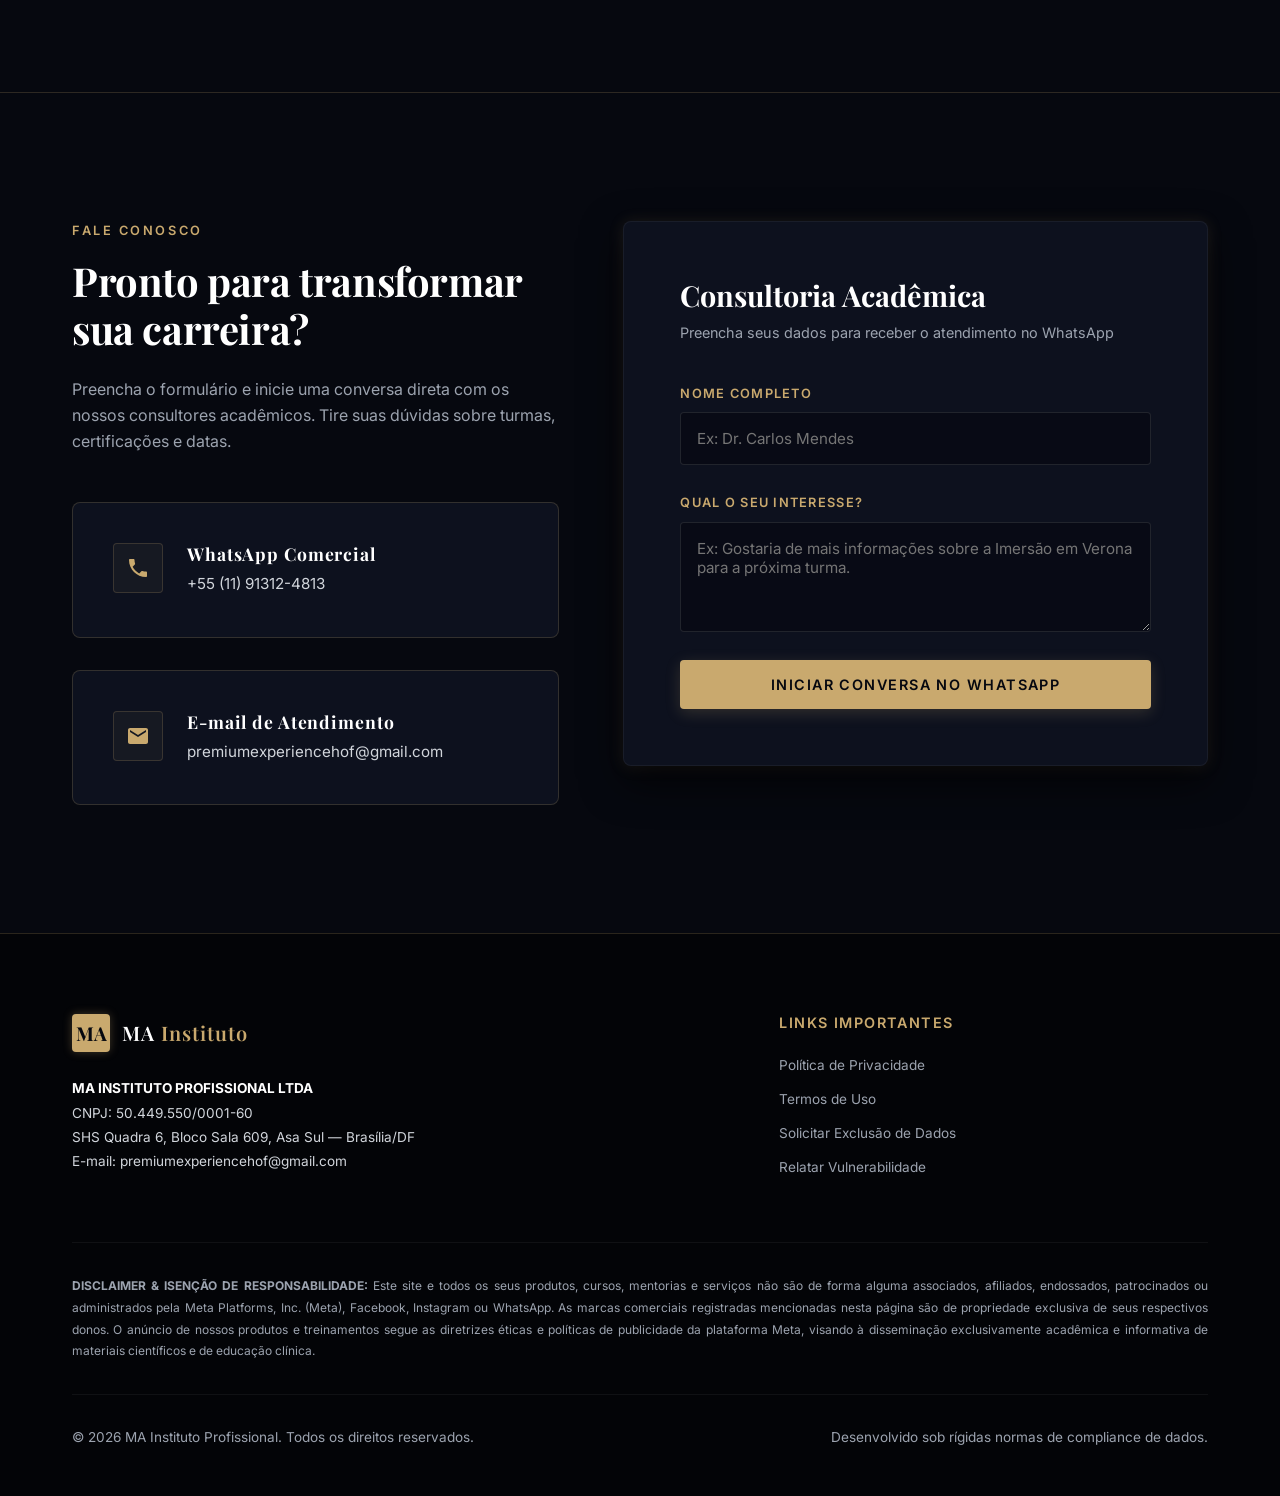
==== commit b7c0ce52: "feat: refatoracao premium completa - MA Instituto Mauricio Alves" ====
--- a/index.html
+++ b/index.html
@@ -3,15 +3,1201 @@
 <head>
   <meta charset="UTF-8">
   <meta name="viewport" content="width=device-width, initial-scale=1.0">
-  <meta name="description" content="MA Instituto Profissional - Especialização clínica avançada e literatura científica de excelência na área da saúde estética. Cursos presenciais e livros técnicos.">
-  <title>MA Instituto Profissional | Cursos e Venda de Livros Acadêmicos</title>
+  <meta name="description" content="MA — Instituto Maurício Alves. Formações de elite presenciais e imersões internacionais em Harmonização Facial. Eleve sua carreira com quem já treinou centenas de profissionais.">
+  <title>MA — Instituto Maurício Alves | Harmonização Facial de Elite</title>
   
-  <!-- Preconnect for performance optimization -->
+  <!-- Preconnect and Google Fonts -->
   <link rel="preconnect" href="https://fonts.googleapis.com">
   <link rel="preconnect" href="https://fonts.gstatic.com" crossorigin>
+  <link href="https://fonts.googleapis.com/css2?family=Inter:wght@300;400;500;600;700&family=Playfair+Display:ital,wght@0,400;0,600;0,700;1,400&display=swap" rel="stylesheet">
   
-  <!-- CSS Stylesheet -->
-  <link rel="stylesheet" href="styles.css">
+  <style>
+    /* -------------------------------------------------------------
+       DESIGN SYSTEM & VARIABLES
+       ------------------------------------------------------------- */
+    :root {
+      --color-bg-main: #06080F;
+      --color-bg-card: #0D111E;
+      --color-bg-card-hover: #12182B;
+      --color-gold: #C9A96E;
+      --color-gold-hover: #DBC08C;
+      --color-gold-muted: rgba(201, 169, 110, 0.2);
+      --color-gold-glow: rgba(201, 169, 110, 0.08);
+      --color-text-light: #FFFFFF;
+      --color-text-gray: #D1D5DB;
+      --color-text-muted: #9CA3AF;
+      --font-display: 'Playfair Display', serif;
+      --font-body: 'Inter', sans-serif;
+      --transition-smooth: all 0.4s cubic-bezier(0.16, 1, 0.3, 1);
+      --shadow-premium: 0 10px 30px rgba(0, 0, 0, 0.5), 0 1px 3px rgba(201, 169, 110, 0.05);
+      --shadow-premium-hover: 0 15px 40px rgba(0, 0, 0, 0.7), 0 1px 15px rgba(201, 169, 110, 0.15);
+    }
+
+    /* -------------------------------------------------------------
+       BASE STYLES
+       ------------------------------------------------------------- */
+    * {
+      box-sizing: border-box;
+      margin: 0;
+      padding: 0;
+      scroll-behavior: smooth;
+    }
+
+    body {
+      background-color: var(--color-bg-main);
+      color: var(--color-text-gray);
+      font-family: var(--font-body);
+      font-size: 1rem;
+      line-height: 1.6;
+      overflow-x: hidden;
+      -webkit-font-smoothing: antialiased;
+    }
+
+    h1, h2, h3, h4 {
+      color: var(--color-text-light);
+      font-family: var(--font-display);
+      font-weight: 700;
+      line-height: 1.2;
+    }
+
+    a {
+      color: inherit;
+      text-decoration: none;
+      transition: var(--transition-smooth);
+    }
+
+    ul {
+      list-style: none;
+    }
+
+    img {
+      max-width: 100%;
+      height: auto;
+      display: block;
+    }
+
+    .container {
+      width: 100%;
+      max-width: 1200px;
+      margin: 0 auto;
+      padding: 0 2rem;
+    }
+
+    .section {
+      padding: 8rem 0;
+      position: relative;
+    }
+
+    /* -------------------------------------------------------------
+       ELEGANT DIVIDERS & CORNERS
+       ------------------------------------------------------------- */
+    .divider {
+      display: flex;
+      align-items: center;
+      justify-content: center;
+      margin: 2rem 0;
+      position: relative;
+    }
+
+    .divider::before, .divider::after {
+      content: "";
+      height: 1px;
+      background: linear-gradient(90deg, rgba(201, 169, 110, 0), var(--color-gold-muted) 50%, rgba(201, 169, 110, 0));
+      flex-grow: 1;
+    }
+
+    .divider-dot {
+      width: 6px;
+      height: 6px;
+      background-color: var(--color-gold);
+      transform: rotate(45deg);
+      margin: 0 1rem;
+      box-shadow: 0 0 8px var(--color-gold);
+    }
+
+    /* -------------------------------------------------------------
+       BUTTONS & LINKS
+       ------------------------------------------------------------- */
+    .btn {
+      display: inline-flex;
+      align-items: center;
+      justify-content: center;
+      padding: 1rem 2.25rem;
+      font-family: var(--font-body);
+      font-weight: 600;
+      font-size: 0.9rem;
+      text-transform: uppercase;
+      letter-spacing: 0.1em;
+      border-radius: 4px;
+      cursor: pointer;
+      transition: var(--transition-smooth);
+      gap: 0.75rem;
+    }
+
+    .btn-gold {
+      background-color: var(--color-gold);
+      color: #06080F;
+      border: 1px solid var(--color-gold);
+      box-shadow: 0 4px 15px rgba(201, 169, 110, 0.2);
+    }
+
+    .btn-gold:hover {
+      background-color: var(--color-gold-hover);
+      border-color: var(--color-gold-hover);
+      transform: translateY(-2px);
+      box-shadow: 0 6px 20px rgba(201, 169, 110, 0.4);
+    }
+
+    .btn-outline {
+      background-color: transparent;
+      color: var(--color-text-light);
+      border: 1px solid var(--color-gold);
+    }
+
+    .btn-outline:hover {
+      background-color: rgba(201, 169, 110, 0.1);
+      transform: translateY(-2px);
+      box-shadow: 0 4px 15px rgba(201, 169, 110, 0.1);
+    }
+
+    /* -------------------------------------------------------------
+       SCROLL REVEAL ANIMATIONS
+       ------------------------------------------------------------- */
+    .reveal {
+      opacity: 0;
+      transform: translateY(30px);
+      transition: opacity 0.8s cubic-bezier(0.16, 1, 0.3, 1), transform 0.8s cubic-bezier(0.16, 1, 0.3, 1);
+    }
+
+    .reveal.active {
+      opacity: 1;
+      transform: translateY(0);
+    }
+
+    .reveal-delay-1 { transition-delay: 0.15s; }
+    .reveal-delay-2 { transition-delay: 0.3s; }
+    .reveal-delay-3 { transition-delay: 0.45s; }
+
+    /* -------------------------------------------------------------
+       COOKIE CONSENT BANNER
+       ------------------------------------------------------------- */
+    .cookie-banner {
+      position: fixed;
+      bottom: 2rem;
+      left: 50%;
+      transform: translateX(-50%) translateY(calc(100% + 3rem));
+      width: 90%;
+      max-width: 600px;
+      background: var(--color-bg-card);
+      border: 1px solid var(--color-gold);
+      border-radius: 8px;
+      padding: 1.5rem;
+      box-shadow: var(--shadow-premium-hover);
+      z-index: 10000;
+      display: flex;
+      flex-direction: column;
+      gap: 1rem;
+      opacity: 0;
+      pointer-events: none;
+      transition: transform 0.6s cubic-bezier(0.16, 1, 0.3, 1), opacity 0.5s ease;
+    }
+
+    .cookie-banner.show {
+      transform: translateX(-50%) translateY(0);
+      opacity: 1;
+      pointer-events: auto;
+    }
+
+    .cookie-content h4 {
+      font-size: 1.1rem;
+      margin-bottom: 0.5rem;
+      letter-spacing: 0.05em;
+    }
+
+    .cookie-content p {
+      font-size: 0.85rem;
+      color: var(--color-text-gray);
+    }
+
+    .cookie-actions {
+      display: flex;
+      justify-content: flex-end;
+      gap: 1rem;
+    }
+
+    .cookie-btn-accept {
+      background: var(--color-gold);
+      color: #06080F;
+      border: none;
+      padding: 0.6rem 1.25rem;
+      font-size: 0.8rem;
+      font-weight: 600;
+      letter-spacing: 0.05em;
+      border-radius: 4px;
+      cursor: pointer;
+      text-transform: uppercase;
+      transition: var(--transition-smooth);
+    }
+
+    .cookie-btn-accept:hover {
+      background: var(--color-gold-hover);
+    }
+
+    .cookie-btn-decline {
+      background: transparent;
+      color: var(--color-text-gray);
+      border: 1px solid var(--color-gold-muted);
+      padding: 0.6rem 1.25rem;
+      font-size: 0.8rem;
+      font-weight: 600;
+      letter-spacing: 0.05em;
+      border-radius: 4px;
+      cursor: pointer;
+      text-transform: uppercase;
+      transition: var(--transition-smooth);
+    }
+
+    .cookie-btn-decline:hover {
+      background: rgba(255, 255, 255, 0.05);
+      border-color: var(--color-text-gray);
+    }
+
+    /* -------------------------------------------------------------
+       WHATSAPP BUTTONS (FLOATING & MOBILE)
+       ------------------------------------------------------------- */
+    .whatsapp-float {
+      position: fixed;
+      bottom: 2rem;
+      right: 2rem;
+      background-color: #25D366;
+      color: white;
+      width: 60px;
+      height: 60px;
+      border-radius: 50%;
+      display: flex;
+      align-items: center;
+      justify-content: center;
+      box-shadow: 0 4px 20px rgba(0, 0, 0, 0.3);
+      z-index: 999;
+      transition: var(--transition-smooth);
+    }
+
+    .whatsapp-float:hover {
+      transform: scale(1.1);
+      background-color: #20BA5A;
+      box-shadow: 0 6px 25px rgba(37, 211, 102, 0.4);
+    }
+
+    .whatsapp-float svg {
+      width: 32px;
+      height: 32px;
+      fill: currentColor;
+    }
+
+    /* -------------------------------------------------------------
+       HEADER / NAVIGATION
+       ------------------------------------------------------------- */
+    .site-header {
+      position: fixed;
+      top: 0;
+      left: 0;
+      width: 100%;
+      z-index: 1000;
+      padding: 1.5rem 0;
+      transition: var(--transition-smooth);
+    }
+
+    .site-header.scrolled {
+      background-color: rgba(6, 8, 15, 0.95);
+      padding: 1rem 0;
+      border-bottom: 1px solid var(--color-gold-muted);
+      backdrop-filter: blur(10px);
+    }
+
+    .header-container {
+      display: flex;
+      align-items: center;
+      justify-content: space-between;
+    }
+
+    .logo {
+      display: flex;
+      align-items: center;
+      gap: 0.75rem;
+    }
+
+    .logo-badge {
+      font-family: var(--font-display);
+      font-size: 1.2rem;
+      font-weight: 700;
+      color: #06080F;
+      background-color: var(--color-gold);
+      width: 38px;
+      height: 38px;
+      display: flex;
+      align-items: center;
+      justify-content: center;
+      border-radius: 4px;
+      box-shadow: 0 0 10px rgba(201, 169, 110, 0.3);
+    }
+
+    .logo-text {
+      font-family: var(--font-display);
+      font-size: 1.25rem;
+      font-weight: 600;
+      color: var(--color-text-light);
+      letter-spacing: 0.05em;
+    }
+
+    .logo-text span {
+      color: var(--color-gold);
+    }
+
+    .nav-menu {
+      display: flex;
+      align-items: center;
+      gap: 2.5rem;
+    }
+
+    .nav-link {
+      font-size: 0.85rem;
+      font-weight: 500;
+      text-transform: uppercase;
+      letter-spacing: 0.1em;
+      color: var(--color-text-gray);
+      position: relative;
+      padding: 0.5rem 0;
+    }
+
+    .nav-link::after {
+      content: "";
+      position: absolute;
+      bottom: 0;
+      left: 0;
+      width: 0;
+      height: 1px;
+      background-color: var(--color-gold);
+      transition: var(--transition-smooth);
+    }
+
+    .nav-link:hover {
+      color: var(--color-gold);
+    }
+
+    .nav-link:hover::after {
+      width: 100%;
+    }
+
+    .nav-btn {
+      padding: 0.6rem 1.25rem;
+      font-size: 0.8rem;
+      border: 1px solid var(--color-gold);
+      border-radius: 4px;
+      font-weight: 600;
+      text-transform: uppercase;
+      letter-spacing: 0.05em;
+      color: var(--color-gold);
+    }
+
+    .nav-btn:hover {
+      background-color: var(--color-gold);
+      color: #06080F;
+      box-shadow: 0 0 15px rgba(201, 169, 110, 0.3);
+    }
+
+    .menu-toggle {
+      display: none;
+      flex-direction: column;
+      gap: 6px;
+      background: transparent;
+      border: none;
+      cursor: pointer;
+      z-index: 1001;
+    }
+
+    .menu-toggle span {
+      display: block;
+      width: 28px;
+      height: 2px;
+      background-color: var(--color-text-light);
+      transition: var(--transition-smooth);
+    }
+
+    .menu-toggle.active span:nth-child(1) {
+      transform: translateY(8px) rotate(45deg);
+      background-color: var(--color-gold);
+    }
+    .menu-toggle.active span:nth-child(2) {
+      opacity: 0;
+    }
+    .menu-toggle.active span:nth-child(3) {
+      transform: translateY(-8px) rotate(-45deg);
+      background-color: var(--color-gold);
+    }
+
+    /* -------------------------------------------------------------
+       HERO SECTION
+       ------------------------------------------------------------- */
+    .hero {
+      min-height: 100vh;
+      display: flex;
+      align-items: center;
+      padding-top: 10rem;
+      padding-bottom: 6rem;
+      position: relative;
+      background: radial-gradient(circle at 80% 20%, rgba(201, 169, 110, 0.05), transparent 50%),
+                  radial-gradient(circle at 10% 80%, rgba(201, 169, 110, 0.03), transparent 50%);
+    }
+
+    .hero::before {
+      content: "";
+      position: absolute;
+      top: 0;
+      left: 0;
+      width: 100%;
+      height: 100%;
+      background: linear-gradient(180deg, rgba(6, 8, 15, 0.2) 0%, var(--color-bg-main) 100%);
+      pointer-events: none;
+    }
+
+    .hero-content {
+      max-width: 800px;
+      margin: 0 auto;
+      text-align: center;
+    }
+
+    .hero-tag {
+      font-size: 0.85rem;
+      font-weight: 600;
+      text-transform: uppercase;
+      letter-spacing: 0.2em;
+      color: var(--color-gold);
+      margin-bottom: 1.5rem;
+      display: inline-flex;
+      align-items: center;
+      gap: 0.5rem;
+    }
+
+    .hero-tag::before, .hero-tag::after {
+      content: "";
+      width: 15px;
+      height: 1px;
+      background-color: var(--color-gold-muted);
+    }
+
+    .hero-title {
+      font-size: 3.5rem;
+      font-weight: 700;
+      margin-bottom: 2rem;
+      letter-spacing: -0.02em;
+      line-height: 1.15;
+    }
+
+    .hero-subtitle {
+      font-size: 1.2rem;
+      color: var(--color-text-gray);
+      margin-bottom: 3rem;
+      font-weight: 300;
+      line-height: 1.8;
+      max-width: 700px;
+      margin-left: auto;
+      margin-right: auto;
+    }
+
+    .hero-actions {
+      display: flex;
+      justify-content: center;
+      gap: 1.5rem;
+      margin-bottom: 5rem;
+      flex-wrap: wrap;
+    }
+
+    .hero-stats {
+      display: grid;
+      grid-template-columns: repeat(4, 1fr);
+      gap: 1px;
+      background: linear-gradient(90deg, rgba(201, 169, 110, 0), var(--color-gold-muted) 50%, rgba(201, 169, 110, 0));
+      padding: 2rem 0;
+      position: relative;
+    }
+
+    .hero-stats::before, .hero-stats::after {
+      content: "";
+      position: absolute;
+      left: 0;
+      width: 100%;
+      height: 1px;
+      background: linear-gradient(90deg, rgba(201, 169, 110, 0), var(--color-gold-muted) 50%, rgba(201, 169, 110, 0));
+    }
+
+    .hero-stats::before { top: 0; }
+    .hero-stats::after { bottom: 0; }
+
+    .stat-card {
+      background-color: var(--color-bg-main);
+      padding: 1rem;
+    }
+
+    .stat-number {
+      font-family: var(--font-display);
+      font-size: 2rem;
+      font-weight: 700;
+      color: var(--color-gold);
+      margin-bottom: 0.25rem;
+    }
+
+    .stat-label {
+      font-size: 0.8rem;
+      text-transform: uppercase;
+      letter-spacing: 0.1em;
+      color: var(--color-text-muted);
+    }
+
+    /* -------------------------------------------------------------
+       SECTION HEADERS
+       ------------------------------------------------------------- */
+    .section-header {
+      text-align: center;
+      max-width: 700px;
+      margin: 0 auto 5rem auto;
+    }
+
+    .section-tag {
+      font-size: 0.8rem;
+      font-weight: 600;
+      text-transform: uppercase;
+      letter-spacing: 0.2em;
+      color: var(--color-gold);
+      margin-bottom: 1rem;
+      display: block;
+    }
+
+    .section-title {
+      font-size: 2.5rem;
+      margin-bottom: 1.5rem;
+      letter-spacing: -0.01em;
+    }
+
+    .section-subtitle {
+      font-size: 1rem;
+      color: var(--color-text-muted);
+      font-weight: 400;
+    }
+
+    /* -------------------------------------------------------------
+       CURSOS INTERNACIONAIS
+       ------------------------------------------------------------- */
+    .courses-grid {
+      display: grid;
+      grid-template-columns: repeat(2, 1fr);
+      gap: 3rem;
+    }
+
+    .premium-card {
+      background-color: var(--color-bg-card);
+      border: 1px solid var(--color-gold-muted);
+      border-radius: 8px;
+      padding: 3rem;
+      display: flex;
+      flex-direction: column;
+      position: relative;
+      overflow: hidden;
+      box-shadow: var(--shadow-premium);
+      transition: var(--transition-smooth);
+    }
+
+    .premium-card::before {
+      content: "";
+      position: absolute;
+      top: 0;
+      left: 0;
+      width: 100%;
+      height: 4px;
+      background: linear-gradient(90deg, var(--color-gold), transparent);
+      opacity: 0;
+      transition: var(--transition-smooth);
+    }
+
+    .premium-card:hover {
+      transform: translateY(-5px);
+      box-shadow: var(--shadow-premium-hover);
+      border-color: rgba(201, 169, 110, 0.4);
+      background-color: var(--color-bg-card-hover);
+    }
+
+    .premium-card:hover::before {
+      opacity: 1;
+    }
+
+    .card-location {
+      font-size: 0.75rem;
+      font-weight: 600;
+      text-transform: uppercase;
+      letter-spacing: 0.15em;
+      color: var(--color-gold);
+      margin-bottom: 1rem;
+      display: flex;
+      align-items: center;
+      gap: 0.5rem;
+    }
+
+    .card-location svg {
+      width: 14px;
+      height: 14px;
+      fill: currentColor;
+    }
+
+    .card-title {
+      font-size: 1.8rem;
+      margin-bottom: 1.5rem;
+      line-height: 1.3;
+    }
+
+    .card-bullets {
+      margin-bottom: 2.5rem;
+      flex-grow: 1;
+      display: flex;
+      flex-direction: column;
+      gap: 0.75rem;
+    }
+
+    .bullet-item {
+      display: flex;
+      align-items: flex-start;
+      gap: 0.75rem;
+      font-size: 0.95rem;
+      color: var(--color-text-gray);
+    }
+
+    .bullet-item svg {
+      width: 18px;
+      height: 18px;
+      fill: var(--color-gold);
+      flex-shrink: 0;
+      margin-top: 0.2rem;
+    }
+
+    .card-footer {
+      display: flex;
+      align-items: center;
+      justify-content: space-between;
+      border-top: 1px solid var(--color-gold-muted);
+      padding-top: 2rem;
+      margin-top: 2rem;
+      flex-wrap: wrap;
+      gap: 1rem;
+    }
+
+    .card-date {
+      font-size: 0.85rem;
+      color: var(--color-text-muted);
+    }
+
+    .card-date strong {
+      color: var(--color-text-light);
+      display: block;
+      font-size: 0.95rem;
+    }
+
+    /* -------------------------------------------------------------
+       CURSOS NACIONAIS
+       ------------------------------------------------------------- */
+    .nacionais-grid {
+      display: grid;
+      grid-template-columns: repeat(2, 1fr);
+      gap: 2rem;
+    }
+
+    .nacional-card {
+      background-color: var(--color-bg-card);
+      border: 1px solid rgba(255, 255, 255, 0.05);
+      border-radius: 8px;
+      padding: 2.5rem;
+      transition: var(--transition-smooth);
+      display: flex;
+      flex-direction: column;
+      box-shadow: var(--shadow-premium);
+    }
+
+    .nacional-card:hover {
+      border-color: var(--color-gold-muted);
+      transform: translateY(-3px);
+      box-shadow: var(--shadow-premium-hover);
+      background-color: var(--color-bg-card-hover);
+    }
+
+    .nacional-card .card-title {
+      font-size: 1.5rem;
+      margin-bottom: 1rem;
+    }
+
+    .nacional-card .card-desc {
+      font-size: 0.9rem;
+      color: var(--color-text-muted);
+      margin-bottom: 2rem;
+      flex-grow: 1;
+    }
+
+    .nacional-card .card-footer {
+      border-top: 1px solid rgba(255, 255, 255, 0.05);
+      padding-top: 1.5rem;
+      margin-top: 1.5rem;
+    }
+
+    /* -------------------------------------------------------------
+       SOBRE O MENTOR
+       ------------------------------------------------------------- */
+    .mentor-section {
+      background-color: rgba(13, 17, 30, 0.4);
+      border-top: 1px solid var(--color-gold-muted);
+      border-bottom: 1px solid var(--color-gold-muted);
+    }
+
+    .mentor-grid {
+      display: grid;
+      grid-template-columns: 1fr 1.2fr;
+      gap: 4rem;
+      align-items: center;
+    }
+
+    .mentor-visual {
+      position: relative;
+      display: flex;
+      justify-content: center;
+    }
+
+    .mentor-frame {
+      border: 1px solid var(--color-gold);
+      border-radius: 8px;
+      padding: 1.5rem;
+      background-color: var(--color-bg-card);
+      max-width: 400px;
+      width: 100%;
+      box-shadow: var(--shadow-premium-hover);
+      position: relative;
+    }
+
+    .mentor-frame::before {
+      content: "";
+      position: absolute;
+      top: -15px;
+      left: -15px;
+      right: 15px;
+      bottom: 15px;
+      border: 1px solid var(--color-gold-muted);
+      border-radius: 8px;
+      z-index: -1;
+    }
+
+    .avatar-fallback {
+      background: linear-gradient(135deg, #0D111E, #232D4C);
+      aspect-ratio: 4/5;
+      border-radius: 4px;
+      display: flex;
+      flex-direction: column;
+      align-items: center;
+      justify-content: center;
+      border: 1px solid var(--color-gold-muted);
+      position: relative;
+      overflow: hidden;
+    }
+
+    .avatar-fallback svg {
+      width: 80px;
+      height: 80px;
+      fill: var(--color-gold);
+      opacity: 0.7;
+      margin-bottom: 1rem;
+    }
+
+    .avatar-text-dr {
+      font-family: var(--font-display);
+      font-size: 1.8rem;
+      color: var(--color-text-light);
+      letter-spacing: 0.05em;
+    }
+
+    .avatar-text-sub {
+      font-size: 0.8rem;
+      text-transform: uppercase;
+      letter-spacing: 0.1em;
+      color: var(--color-gold);
+    }
+
+    .mentor-info-list {
+      display: grid;
+      grid-template-columns: repeat(2, 1fr);
+      gap: 1.5rem;
+      margin-top: 2rem;
+    }
+
+    .mentor-info-card {
+      background-color: rgba(6, 8, 15, 0.6);
+      border: 1px solid rgba(255, 255, 255, 0.05);
+      border-radius: 6px;
+      padding: 1.25rem;
+    }
+
+    .mentor-info-card strong {
+      display: block;
+      font-family: var(--font-display);
+      font-size: 1.5rem;
+      color: var(--color-gold);
+      margin-bottom: 0.25rem;
+    }
+
+    .mentor-info-card span {
+      font-size: 0.8rem;
+      color: var(--color-text-muted);
+      text-transform: uppercase;
+      letter-spacing: 0.05em;
+    }
+
+    .mentor-bullets {
+      margin-top: 2rem;
+      display: flex;
+      flex-direction: column;
+      gap: 0.75rem;
+    }
+
+    .mentor-bullet {
+      display: flex;
+      align-items: flex-start;
+      gap: 0.75rem;
+      font-size: 0.95rem;
+    }
+
+    .mentor-bullet svg {
+      width: 16px;
+      height: 16px;
+      fill: var(--color-gold);
+      margin-top: 0.25rem;
+      flex-shrink: 0;
+    }
+
+    /* -------------------------------------------------------------
+       DIFERENCIAIS
+       ------------------------------------------------------------- */
+    .dif-grid {
+      display: grid;
+      grid-template-columns: repeat(3, 1fr);
+      gap: 2.5rem;
+    }
+
+    .dif-card {
+      background-color: var(--color-bg-card);
+      border: 1px solid rgba(255, 255, 255, 0.03);
+      border-radius: 8px;
+      padding: 2.5rem;
+      text-align: center;
+      transition: var(--transition-smooth);
+      position: relative;
+    }
+
+    .dif-card:hover {
+      border-color: var(--color-gold-muted);
+      background-color: var(--color-bg-card-hover);
+      transform: translateY(-3px);
+    }
+
+    .dif-icon-wrapper {
+      width: 60px;
+      height: 60px;
+      border-radius: 50%;
+      background-color: rgba(201, 169, 110, 0.05);
+      border: 1px solid var(--color-gold-muted);
+      display: flex;
+      align-items: center;
+      justify-content: center;
+      margin: 0 auto 1.5rem auto;
+      color: var(--color-gold);
+    }
+
+    .dif-icon-wrapper svg {
+      width: 28px;
+      height: 28px;
+      fill: currentColor;
+    }
+
+    .dif-title {
+      font-size: 1.3rem;
+      margin-bottom: 1rem;
+    }
+
+    .dif-desc {
+      font-size: 0.9rem;
+      color: var(--color-text-muted);
+    }
+
+    /* -------------------------------------------------------------
+       CONTATO & WHATSAPP FORM
+       ------------------------------------------------------------- */
+    .contact-container {
+      display: grid;
+      grid-template-columns: 1fr 1.2fr;
+      gap: 4rem;
+      align-items: flex-start;
+    }
+
+    .contact-details {
+      display: flex;
+      flex-direction: column;
+      gap: 2rem;
+    }
+
+    .contact-card-premium {
+      background-color: var(--color-bg-card);
+      border: 1px solid var(--color-gold-muted);
+      border-radius: 8px;
+      padding: 2.5rem;
+      display: flex;
+      gap: 1.5rem;
+    }
+
+    .contact-icon-box {
+      width: 50px;
+      height: 50px;
+      border-radius: 4px;
+      background-color: rgba(201, 169, 110, 0.05);
+      border: 1px solid var(--color-gold-muted);
+      display: flex;
+      align-items: center;
+      justify-content: center;
+      color: var(--color-gold);
+      flex-shrink: 0;
+    }
+
+    .contact-icon-box svg {
+      width: 24px;
+      height: 24px;
+      fill: currentColor;
+    }
+
+    .contact-info-text h4 {
+      font-size: 1.1rem;
+      margin-bottom: 0.5rem;
+      letter-spacing: 0.05em;
+    }
+
+    .contact-info-text p {
+      font-size: 0.95rem;
+      color: var(--color-text-gray);
+    }
+
+    .contact-form-wrapper {
+      background-color: var(--color-bg-card);
+      border: 1px solid rgba(255, 255, 255, 0.05);
+      border-radius: 8px;
+      padding: 3.5rem;
+      box-shadow: var(--shadow-premium-hover);
+    }
+
+    .form-title {
+      font-size: 1.8rem;
+      margin-bottom: 0.5rem;
+    }
+
+    .form-subtitle {
+      font-size: 0.9rem;
+      color: var(--color-text-muted);
+      margin-bottom: 2.5rem;
+    }
+
+    .form-group {
+      margin-bottom: 1.75rem;
+      display: flex;
+      flex-direction: column;
+      gap: 0.5rem;
+    }
+
+    .form-label {
+      font-size: 0.8rem;
+      font-weight: 600;
+      text-transform: uppercase;
+      letter-spacing: 0.1em;
+      color: var(--color-gold);
+    }
+
+    .form-input {
+      background-color: rgba(6, 8, 15, 0.6);
+      border: 1px solid rgba(255, 255, 255, 0.1);
+      border-radius: 4px;
+      padding: 1rem;
+      color: var(--color-text-light);
+      font-family: var(--font-body);
+      font-size: 0.95rem;
+      transition: var(--transition-smooth);
+    }
+
+    .form-input:focus {
+      outline: none;
+      border-color: var(--color-gold);
+      box-shadow: 0 0 10px rgba(201, 169, 110, 0.1);
+    }
+
+    /* -------------------------------------------------------------
+       FOOTER
+       ------------------------------------------------------------- */
+    .site-footer {
+      background-color: #030407;
+      border-top: 1px solid var(--color-gold-muted);
+      padding: 5rem 0 3rem 0;
+      font-size: 0.85rem;
+      color: var(--color-text-muted);
+    }
+
+    .footer-grid {
+      display: grid;
+      grid-template-columns: 1.5fr 1fr;
+      gap: 4rem;
+      margin-bottom: 4rem;
+    }
+
+    .footer-brand {
+      display: flex;
+      flex-direction: column;
+      gap: 1.5rem;
+    }
+
+    .footer-address {
+      line-height: 1.8;
+      color: var(--color-text-gray);
+    }
+
+    .footer-address strong {
+      color: var(--color-text-light);
+    }
+
+    .footer-links-column {
+      display: flex;
+      flex-direction: column;
+      gap: 1.5rem;
+    }
+
+    .footer-links-title {
+      font-family: var(--font-body);
+      font-size: 0.9rem;
+      font-weight: 600;
+      text-transform: uppercase;
+      letter-spacing: 0.1em;
+      color: var(--color-gold);
+    }
+
+    .footer-links-list {
+      display: flex;
+      flex-direction: column;
+      gap: 0.75rem;
+    }
+
+    .footer-link-item {
+      color: var(--color-text-muted);
+      transition: var(--transition-smooth);
+    }
+
+    .footer-link-item:hover {
+      color: var(--color-gold);
+      transform: translateX(3px);
+    }
+
+    .footer-disclaimer {
+      border-top: 1px solid rgba(255, 255, 255, 0.05);
+      padding-top: 2rem;
+      margin-bottom: 2rem;
+      line-height: 1.8;
+      text-align: justify;
+      font-size: 0.75rem;
+    }
+
+    .footer-bottom {
+      border-top: 1px solid rgba(255, 255, 255, 0.05);
+      padding-top: 2rem;
+      display: flex;
+      justify-content: space-between;
+      align-items: center;
+      flex-wrap: wrap;
+      gap: 1rem;
+    }
+
+    /* -------------------------------------------------------------
+       RESPONSIVENESS (MOBILE-FIRST OUTLINE)
+       ------------------------------------------------------------- */
+    @media (max-width: 1024px) {
+      .hero-title {
+        font-size: 2.8rem;
+      }
+      
+      .courses-grid, .contact-container, .mentor-grid {
+        grid-template-columns: 1fr;
+        gap: 3rem;
+      }
+
+      .mentor-visual {
+        order: -1;
+      }
+    }
+
+    @media (max-width: 768px) {
+      .section {
+        padding: 5rem 0;
+      }
+
+      .hero-title {
+        font-size: 2.2rem;
+      }
+
+      .hero-subtitle {
+        font-size: 1rem;
+      }
+
+      .hero-stats {
+        grid-template-columns: repeat(2, 1fr);
+        gap: 1.5rem;
+      }
+
+      .nacionais-grid, .dif-grid, .footer-grid {
+        grid-template-columns: 1fr;
+        gap: 2rem;
+      }
+
+      .mentor-info-list {
+        grid-template-columns: 1fr;
+      }
+
+      .nav-menu {
+        position: fixed;
+        top: 0;
+        right: -100%;
+        width: 80%;
+        max-width: 320px;
+        height: 100vh;
+        background-color: var(--color-bg-card);
+        border-left: 1px solid var(--color-gold-muted);
+        flex-direction: column;
+        justify-content: center;
+        gap: 2rem;
+        z-index: 1000;
+        transition: var(--transition-smooth);
+        padding: 2rem;
+      }
+
+      .nav-menu.active {
+        right: 0;
+      }
+
+      .menu-toggle {
+        display: flex;
+      }
+
+      .contact-form-wrapper {
+        padding: 2rem;
+      }
+
+      .footer-bottom {
+        flex-direction: column;
+        text-align: center;
+      }
+    }
+  </style>
 </head>
 <body>
 
@@ -19,7 +1205,7 @@
   <div class="cookie-banner" id="cookieBanner">
     <div class="cookie-content">
       <h4>Controle de Privacidade</h4>
-      <p>Utilizamos cookies essenciais para oferecer uma melhor experiência de navegação e analisar o tráfego do site, em conformidade com a LGPD e políticas da Meta. Ao navegar, você concorda com nossos <a href="termos.html" style="text-decoration: underline; color: var(--color-navy-light);">Termos de Uso</a> e <a href="privacidade.html" style="text-decoration: underline; color: var(--color-navy-light);">Política de Privacidade</a>.</p>
+      <p>Utilizamos cookies essenciais para oferecer uma melhor experiência de navegação e analisar o tráfego do site, em conformidade com a LGPD e políticas da Meta. Ao navegar, você concorda com nossos <a href="termos.html" style="text-decoration: underline; color: var(--color-gold);">Termos de Uso</a> e <a href="privacidade.html" style="text-decoration: underline; color: var(--color-gold);">Política de Privacidade</a>.</p>
     </div>
     <div class="cookie-actions">
       <button class="cookie-btn-decline" id="declineCookies">Recusar</button>
@@ -27,22 +1213,26 @@
     </div>
   </div>
 
+  <!-- WhatsApp Floating Button -->
+  <a href="https://api.whatsapp.com/send?phone=5511913124813" target="_blank" class="whatsapp-float" id="whatsappFloatMobile" aria-label="Falar no WhatsApp">
+    <svg viewBox="0 0 24 24">
+      <path d="M12.012 2c-5.506 0-9.988 4.482-9.988 9.988 0 1.758.459 3.473 1.332 4.988L2 22l5.188-1.362c1.47.8 3.125 1.22 4.82 1.22 5.506 0 9.988-4.477 9.988-9.983 0-2.66-1.033-5.159-2.915-7.042C17.188 3.037 14.689 2 12.012 2zm5.727 14.043c-.255.717-1.488 1.393-2.023 1.454-.485.056-.995.087-1.688-.179-.434-.168-1.077-.423-1.847-.765-3.265-1.454-5.388-4.781-5.551-5.005-.163-.224-1.316-1.758-1.316-3.352 0-1.597.832-2.383 1.128-2.694.296-.311.648-.388.862-.388.214 0 .434.005.622.015.2.01.469-.077.735.561.27.648.923 2.255.995 2.408.077.153.128.332.026.536-.102.204-.153.332-.306.51-.153.179-.321.398-.459.536-.153.153-.311.321-.133.627.179.306.796 1.311 1.704 2.117.908.806 1.673 1.056 1.979 1.184.306.128.485.107.668-.102.184-.209.791-.918.995-1.23.204-.311.413-.26.694-.158.281.102 1.786.842 2.092.995.306.153.51.23.587.357.077.128.077.74-.178 1.457z"/>
+    </svg>
+  </a>
+
   <!-- Header Section -->
   <header class="site-header" id="header">
     <div class="container header-container">
-      <a href="index.html" class="logo" id="headerLogo">
-        <div class="logo-icon">MA</div>
-        <div class="logo-text">
-          MA Instituto
-          <span>Profissional</span>
-        </div>
+      <a href="#inicio" class="logo">
+        <div class="logo-badge">MA</div>
+        <div class="logo-text">MA <span>Instituto</span></div>
       </a>
       
       <nav class="nav-menu" id="navMenu">
         <a href="#inicio" class="nav-link">Início</a>
-        <a href="#portfolio" class="nav-link">Cursos & Livros</a>
-        <a href="#sobre" class="nav-link">Diferenciais</a>
-        <a href="#contato" class="nav-link">Fale Conosco</a>
+        <a href="#cursos" class="nav-link">Cursos</a>
+        <a href="#sobre" class="nav-link">Sobre</a>
+        <a href="#contato" class="nav-link">Contato</a>
         <a href="https://api.whatsapp.com/send?phone=5511913124813" target="_blank" class="nav-btn" id="headerCtaBtn">
           Falar no WhatsApp
         </a>
@@ -58,264 +1248,365 @@
 
   <!-- Hero Section -->
   <section class="hero" id="inicio">
-    <div class="floating-circle circle-1"></div>
-    <div class="floating-circle circle-2"></div>
-    <div class="container hero-grid">
+    <div class="container">
       <div class="hero-content reveal">
-        <span class="hero-tagline">Ensino Científico de Alta Performance</span>
-        <h1 class="hero-title">Especialização Clínica & Literatura Técnica para Profissionais</h1>
-        <p class="hero-desc">Eleve sua prática na saúde estética ao nível de excelência científica. Cursos práticos com corpo docente qualificado e livros técnicos focados em alta performance e segurança clínica.</p>
+        <span class="hero-tag">Instituto Maurício Alves</span>
+        <h1 class="hero-title">A Formação de Elite que Está Transformando Carreiras na Harmonização Facial</h1>
+        <p class="hero-subtitle">Cursos presenciais nacionais e internacionais com o método que já formou mais de 200 profissionais no Brasil, Europa e EUA.</p>
+        
         <div class="hero-actions">
-          <a href="#portfolio" class="btn-primary" id="heroCatalogBtn">Ver Cursos & Livros</a>
-          <a href="#contato" class="btn-secondary" id="heroContactBtn">Solicitar Atendimento</a>
+          <a href="#cursos" class="btn btn-gold" id="heroCoursesBtn">Conhecer os Cursos</a>
+          <a href="https://api.whatsapp.com/send?phone=5511913124813&text=Olá! Vim pelo site e gostaria de falar com a equipe de atendimento sobre os cursos." target="_blank" class="btn btn-outline" id="heroSpeakTeamBtn">Falar com a Equipe</a>
         </div>
+        
         <div class="hero-stats">
-          <div class="stat-item">
-            <h4>3.5k+</h4>
-            <p>Alunos Certificados</p>
+          <div class="stat-card">
+            <div class="stat-number">+200</div>
+            <div class="stat-label">Profissionais Formados</div>
           </div>
-          <div class="stat-item">
-            <h4>15+</h4>
-            <p>Livros Publicados</p>
+          <div class="stat-card">
+            <div class="stat-number">+45.000</div>
+            <div class="stat-label">Seringas Aplicadas</div>
           </div>
-          <div class="stat-item">
-            <h4>100%</h4>
-            <p>Foco Clínico Prático</p>
+          <div class="stat-card">
+            <div class="stat-number">+R$30Mi</div>
+            <div class="stat-label">Faturados</div>
           </div>
-        </div>
-      </div>
-      <div class="hero-visual reveal">
-        <div class="academic-shield">
-          <div class="shield-icon">🏛️</div>
-          <h3 class="shield-title">MA Instituto</h3>
-          <div class="shield-badge">Excelência Acadêmica</div>
-          <p class="shield-text">Cursos presenciais avançados e literatura técnica de referência na área de Harmonização Orofacial e Estética Médica.</p>
-        </div>
-      </div>
-    </div>
-  </section>
-
-  <!-- Catalog Section -->
-  <section class="section" id="portfolio">
-    <div class="container">
-      <div class="section-header reveal">
-        <span class="section-eyebrow">Nosso Portfólio Acadêmico</span>
-        <h2 class="section-title">Especialize-se e Adquira Nossas Obras</h2>
-        <p class="section-desc">Selecione o programa de treinamento presencial ou o livro didático ideal para o seu crescimento profissional e decolagem na carreira estética.</p>
-      </div>
-
-      <div class="catalog-grid">
-        <!-- Card 1 -->
-        <article class="catalog-card reveal">
-          <div class="card-img-wrapper">
-            <div class="card-badge">Curso Presencial</div>
-            <div class="card-img-placeholder">💉</div>
-          </div>
-          <div class="card-body">
-            <div class="card-meta">
-              <span>Carga Horária: 32h</span>
-              <span>Vagas Limitadas</span>
-            </div>
-            <h3 class="card-title">Residência Completa em Harmonização Orofacial (HOF)</h3>
-            <p class="card-desc">Imersão teórica, laboratorial e clínica intensiva com atendimento a pacientes reais. Domine toxina botulínica, preenchedores e bioestimuladores de colágeno.</p>
-            <div class="card-price">Consulte Turmas</div>
-            <a href="https://api.whatsapp.com/send?phone=5511913124813&text=Ol%C3%A1!%20Gostaria%20de%20saber%20mais%20informa%C3%A7%C3%B5es%20sobre%20a%20Resid%C3%AAncia%20em%20HOF." target="_blank" class="card-btn" id="courseHofCta">
-              Ver Detalhes do Curso
-            </a>
-          </div>
-        </article>
-
-        <!-- Card 2 -->
-        <article class="catalog-card reveal">
-          <div class="card-img-wrapper">
-            <div class="card-badge">Livro Técnico</div>
-            <div class="card-img-placeholder">📚</div>
-          </div>
-          <div class="card-body">
-            <div class="card-meta">
-              <span>Formato: Físico + Digital</span>
-              <span>Envio Imediato</span>
-            </div>
-            <h3 class="card-title">Manual de Anatomia Facial Aplicada a Injetáveis</h3>
-            <p class="card-desc">A obra definitiva de referência sobre anatomia da face, com ilustrações em alta definição das zonas de risco e pontos seguros para aplicação clínica.</p>
-            <div class="card-price">R$ 289,00</div>
-            <a href="https://api.whatsapp.com/send?phone=5511913124813&text=Ol%C3%A1!%20Gostaria%20de%20adquirir%20o%20livro%20Manual%20de%20Anatomia%20Facial." target="_blank" class="card-btn" id="bookAnatomyCta">
-              Adquirir Livro
-            </a>
-          </div>
-        </article>
-
-        <!-- Card 3 -->
-        <article class="catalog-card reveal">
-          <div class="card-img-wrapper">
-            <div class="card-badge">Curso Presencial</div>
-            <div class="card-img-placeholder">🧬</div>
-          </div>
-          <div class="card-body">
-            <div class="card-meta">
-              <span>Carga Horária: 16h</span>
-              <span>Avançado</span>
-            </div>
-            <h3 class="card-title">Imersão em Bioestimuladores & Fios de Sustentação</h3>
-            <p class="card-desc">Curso avançado para profissionais injetores. Aprenda as melhores técnicas de vetorização tridimensional da face, estímulo de colágeno e sustentação mecânica.</p>
-            <div class="card-price">Consulte Turmas</div>
-            <a href="https://api.whatsapp.com/send?phone=5511913124813&text=Ol%C3%A1!%20Gostaria%20de%20mais%20informa%C3%A7%C3%B5es%20sobre%20o%20curso%20de%20Bioestimuladores%20e%20Fios." target="_blank" class="card-btn" id="courseBioCta">
-              Ver Detalhes do Curso
-            </a>
-          </div>
-        </article>
-
-        <!-- Card 4 -->
-        <article class="catalog-card reveal">
-          <div class="card-img-wrapper">
-            <div class="card-badge">Livro Técnico</div>
-            <div class="card-img-placeholder">📖</div>
-          </div>
-          <div class="card-body">
-            <div class="card-meta">
-              <span>Formato: Físico</span>
-              <span>Edição Limitada</span>
-            </div>
-            <h3 class="card-title">Gestão de Intercorrências em Clínica Estética</h3>
-            <p class="card-desc">Um guia prático de cabeceira para diagnosticar, gerenciar e reverter complicações clínicas em injetáveis faciais de forma segura e ética.</p>
-            <div class="card-price">R$ 245,00</div>
-            <a href="https://api.whatsapp.com/send?phone=5511913124813&text=Ol%C3%A1!%20Gostaria%20de%20adquirir%20o%20livro%20de%20Gest%C3%A3o%20de%20Intercorr%C3%AAncias." target="_blank" class="card-btn" id="bookComplicationsCta">
-              Adquirir Livro
-            </a>
-          </div>
-        </article>
-      </div>
-    </div>
-  </section>
-
-  <!-- Features/About Section -->
-  <section class="section section-dark" id="sobre">
-    <div class="container about-grid">
-      <div class="reveal">
-        <span class="section-eyebrow" style="color: var(--color-gold-bright);">Metodologia Única</span>
-        <h2 class="section-title" style="margin-top: 0.5rem; margin-bottom: 1.5rem;">Por que Estudar e Adquirir Nossas Obras?</h2>
-        <p class="section-desc" style="color: rgba(248, 250, 252, 0.85); margin-bottom: 2rem;">Desenvolvemos nosso conteúdo pedagógico e literário baseados na prática clínica real de consultório. Não ensinamos apenas protocolos genéricos, preparamos você para tomar decisões clínicas seguras e obter resultados de alto nível.</p>
-        <a href="https://api.whatsapp.com/send?phone=5511913124813" target="_blank" class="btn-primary" style="margin-top: 1rem;" id="aboutCtaBtn">Falar com Coordenação</a>
-      </div>
-      
-      <div class="about-features reveal">
-        <div class="feature-item">
-          <div class="feature-icon">🎓</div>
-          <div class="feature-text">
-            <h4>Corpo Docente Especializado</h4>
-            <p>Nossos professores são mestres e doutores com anos de atuação clínica de consultório e ampla produção científica.</p>
-          </div>
-        </div>
-
-        <div class="feature-item">
-          <div class="feature-icon">🔬</div>
-          <div class="feature-text">
-            <h4>Evidência Científica Sólida</h4>
-            <p>Toda a literatura recomendada e ensinada em nossas aulas presenciais é baseada em artigos científicos internacionais atuais.</p>
-          </div>
-        </div>
-
-        <div class="feature-item">
-          <div class="feature-icon">🤝</div>
-          <div class="feature-text">
-            <h4>Suporte Pós-Curso Ativo</h4>
-            <p>Apoiamos nossos ex-alunos no esclarecimento de dúvidas clínicas e discussões de casos reais através do nosso canal direto.</p>
+          <div class="stat-card">
+            <div class="stat-number">BR · EU · EUA</div>
+            <div class="stat-label">Presença Global</div>
           </div>
         </div>
       </div>
     </div>
   </section>
 
-  <!-- Contact & WhatsApp Form Section -->
-  <section class="section contact-section" id="contato">
-    <div class="container contact-grid">
-      <div class="contact-info reveal">
-        <span class="section-eyebrow" style="color: var(--color-gold-bright);">Contato & Suporte</span>
-        <h2 class="contact-title">Precisa de Ajuda ou Quer Garantir sua Vaga?</h2>
-        <p class="contact-desc">Preencha o formulário rápido com o seu nome e mensagem desejada. O sistema criará um canal direto no WhatsApp do nosso instituto para responder suas dúvidas em tempo real.</p>
+  <!-- Seção de Cursos (Internacionais e Nacionais) -->
+  <section class="section" id="cursos" style="border-top: 1px solid var(--color-gold-muted);">
+    <div class="container">
+      
+      <!-- Cursos Internacionais -->
+      <div class="section-header reveal">
+        <span class="section-tag">Premium Experience</span>
+        <h2 class="section-title">Imersão Internacional</h2>
+        <p class="section-subtitle">O topo da especialização em cenários globais de prestígio</p>
+      </div>
+
+      <div class="courses-grid" style="margin-bottom: 8rem;">
         
-        <div class="info-cards">
-          <div class="info-card">
-            <div class="info-card-icon">📞</div>
-            <div class="info-card-text">
-              <span>WhatsApp Comercial</span>
-              <p>+55 (11) 91312-4813</p>
+        <!-- Card Italy -->
+        <div class="premium-card reveal">
+          <span class="card-location">
+            <svg viewBox="0 0 24 24"><path d="M12 2C8.13 2 5 5.13 5 9c0 5.25 7 13 7 13s7-7.75 7-13c0-3.87-3.13-7-7-7zm0 9.5c-1.38 0-2.5-1.12-2.5-2.5s1.12-2.5 2.5-2.5 2.5 1.12 2.5 2.5-1.12 2.5-2.5 2.5z"/></svg>
+            Verona, Itália
+          </span>
+          <h3 class="card-title">Verona Premium Experience</h3>
+          <div class="card-bullets">
+            <div class="bullet-item">
+              <svg viewBox="0 0 24 24"><path d="M9 16.17L4.83 12l-1.42 1.41L9 19 21 7l-1.41-1.41z"/></svg>
+              <span>Imersão intensiva de 4 dias no berço histórico de Verona.</span>
+            </div>
+            <div class="bullet-item">
+              <svg viewBox="0 0 24 24"><path d="M9 16.17L4.83 12l-1.42 1.41L9 19 21 7l-1.41-1.41z"/></svg>
+              <span>Prática científica avançada em *Fresh Frozen Specimens*.</span>
+            </div>
+            <div class="bullet-item">
+              <svg viewBox="0 0 24 24"><path d="M9 16.17L4.83 12l-1.42 1.41L9 19 21 7l-1.41-1.41z"/></svg>
+              <span>Dupla certificação internacional altamente valorizada no mercado.</span>
+            </div>
+            <div class="bullet-item">
+              <svg viewBox="0 0 24 24"><path d="M9 16.17L4.83 12l-1.42 1.41L9 19 21 7l-1.41-1.41z"/></svg>
+              <span>Aulas exclusivas com ambientação premium dentro de vinícola italiana.</span>
             </div>
           </div>
-
-          <div class="info-card">
-            <div class="info-card-icon">✉️</div>
-            <div class="info-card-text">
-              <span>E-mail Institucional</span>
-              <p>premiumexperiencehof@gmail.com</p>
-            </div>
-          </div>
-
-          <div class="info-card">
-            <div class="info-card-icon">🏢</div>
-            <div class="info-card-text">
-              <span>Sede Administrativa</span>
-              <p>SHS Quadra 6, Bloco Sala 609, Asa Sul - Brasília/DF</p>
-            </div>
+          <div class="card-footer">
+            <div class="card-date">
+              <span>PRÓXIMA TURMA</span>
+              <strong>Turma 2026/2027</strong>
+            </div>
+            <a href="https://api.whatsapp.com/send?phone=5511913124813&text=Olá! Gostaria de garantir minha vaga na Imersão Internacional em Verona, Itália." target="_blank" class="btn btn-gold" id="italyImmersiveBtn">Garantir Minha Vaga</a>
           </div>
         </div>
+
+        <!-- Card Texas -->
+        <div class="premium-card reveal">
+          <span class="card-location">
+            <svg viewBox="0 0 24 24"><path d="M12 2C8.13 2 5 5.13 5 9c0 5.25 7 13 7 13s7-7.75 7-13c0-3.87-3.13-7-7-7zm0 9.5c-1.38 0-2.5-1.12-2.5-2.5s1.12-2.5 2.5-2.5 2.5 1.12 2.5 2.5-1.12 2.5-2.5 2.5z"/></svg>
+            Texas, EUA
+          </span>
+          <h3 class="card-title">Texas Premium Experience</h3>
+          <div class="card-bullets">
+            <div class="bullet-item">
+              <svg viewBox="0 0 24 24"><path d="M9 16.17L4.83 12l-1.42 1.41L9 19 21 7l-1.41-1.41z"/></svg>
+              <span>Edição inaugural: O primeiro grupo de profissionais brasileiros no Texas.</span>
+            </div>
+            <div class="bullet-item">
+              <svg viewBox="0 0 24 24"><path d="M9 16.17L4.83 12l-1.42 1.41L9 19 21 7l-1.41-1.41z"/></svg>
+              <span>Estudo anatômico cirúrgico aprofundado em *Wet Lab Fresh Frozen*.</span>
+            </div>
+            <div class="bullet-item">
+              <svg viewBox="0 0 24 24"><path d="M9 16.17L4.83 12l-1.42 1.41L9 19 21 7l-1.41-1.41z"/></svg>
+              <span>Metodologias focadas em captação de clientes e vendas *high ticket*.</span>
+            </div>
+            <div class="bullet-item">
+              <svg viewBox="0 0 24 24"><path d="M9 16.17L4.83 12l-1.42 1.41L9 19 21 7l-1.41-1.41z"/></svg>
+              <span>Network exclusivo imerso em gastronomia e cultura local texana.</span>
+            </div>
+          </div>
+          <div class="card-footer">
+            <div class="card-date">
+              <span>PRÓXIMA TURMA</span>
+              <strong>Turma 2027</strong>
+            </div>
+            <a href="https://api.whatsapp.com/send?phone=5511913124813&text=Olá! Quero saber mais detalhes sobre a Imersão no Texas, EUA." target="_blank" class="btn btn-outline" id="texasImmersiveBtn">Quero Saber Mais</a>
+          </div>
+        </div>
+
       </div>
 
-      <div class="form-wrapper reveal">
-        <div class="form-header">
-          <h3>Fale com Nossos Consultores</h3>
-          <p>Envie sua mensagem e receba suporte pelo WhatsApp</p>
+      <!-- Cursos Nacionais -->
+      <div class="section-header reveal" style="margin-top: 4rem;">
+        <span class="section-tag">Programas Nacionais</span>
+        <h2 class="section-title">Método Brazilian Face</h2>
+        <p class="section-subtitle">Capacitações no Brasil com a metodologia de alta performance acadêmica</p>
+      </div>
+
+      <div class="nacionais-grid">
+        
+        <!-- Curso 1 -->
+        <div class="nacional-card reveal">
+          <h3 class="card-title">Full Face Advanced</h3>
+          <p class="card-desc">Curso presencial prático com ênfase no método conceitual *Brazilian Face*. Aborda as principais e mais seguras técnicas globais de estruturação e refinamento facial completo.</p>
+          <div class="card-footer">
+            <a href="https://api.whatsapp.com/send?phone=5511913124813&text=Olá! Gostaria de consultar turmas e valores para o curso presencial Full Face Advanced." target="_blank" class="btn btn-outline" style="width: 100%;" id="fullFaceAdvancedBtn">Consultar Turmas</a>
+          </div>
         </div>
-        <form class="contact-form" id="whatsappForm">
-          <div class="form-group">
-            <label for="formName" class="form-label">Seu Nome Completo</label>
-            <input type="text" id="formName" class="form-input" placeholder="Ex: Dra. Ana Paula Silva" required autocomplete="name">
+
+        <!-- Curso 2 -->
+        <div class="nacional-card reveal">
+          <h3 class="card-title">Full Face VIP Medical</h3>
+          <p class="card-desc">Treinamento avançado de alta performance desenhado exclusivamente para médicos. Protocolos clínicos refinados para aplicação segura de injetáveis nas regiões de maior complexidade.</p>
+          <div class="card-footer">
+            <a href="https://api.whatsapp.com/send?phone=5511913124813&text=Olá! Gostaria de consultar turmas para o curso Full Face VIP Medical." target="_blank" class="btn btn-outline" style="width: 100%;" id="vipMedicalBtn">Consultar Turmas</a>
           </div>
-          <div class="form-group">
-            <label for="formMessage" class="form-label">Sua Mensagem</label>
-            <textarea id="formMessage" class="form-input" rows="4" placeholder="Ex: Olá! Tenho interesse no livro de anatomia facial e gostaria de saber as formas de pagamento." required></textarea>
+        </div>
+
+        <!-- Curso 3 -->
+        <div class="nacional-card reveal">
+          <h3 class="card-title">Mentoria Elite HOF</h3>
+          <p class="card-desc">Acompanhamento completo de 12 meses totalmente online. Foco absoluto no desenvolvimento técnico de alta performance, estruturação de canais comerciais e mentoria de gestão.</p>
+          <div class="card-footer">
+            <a href="https://api.whatsapp.com/send?phone=5511913124813&text=Olá! Quero conhecer mais sobre os benefícios da Mentoria Elite HOF de 12 meses." target="_blank" class="btn btn-outline" style="width: 100%;" id="eliteMentoringBtn">Conhecer a Mentoria</a>
           </div>
-          <button type="submit" class="form-submit-btn" id="formSubmitBtn">
-            Iniciar Conversa no WhatsApp
-          </button>
-        </form>
+        </div>
+
+        <!-- Curso 4 -->
+        <div class="nacional-card reveal">
+          <h3 class="card-title">Brazilian Face Starter Access</h3>
+          <p class="card-desc">Curso online de introdução com acesso imediato. 4 módulos didáticos focados em planejamento clínico e análise de casos reais. Inclui bônus exclusivo de R$2.000 de cashback para cursos presenciais.</p>
+          <div class="card-footer">
+            <a href="https://api.whatsapp.com/send?phone=5511913124813&text=Olá! Quero obter o acesso imediato ao Brazilian Face Starter Access." target="_blank" class="btn btn-gold" style="width: 100%;" id="starterAccessBtn">Acessar Agora</a>
+          </div>
+        </div>
+
+      </div>
+
+    </div>
+  </section>
+
+  <!-- Sobre o Mentor (Dr. Maurício Alves) -->
+  <section class="section mentor-section" id="sobre">
+    <div class="container">
+      <div class="mentor-grid">
+        
+        <div class="mentor-visual reveal">
+          <div class="mentor-frame">
+            <div class="avatar-fallback">
+              <svg viewBox="0 0 24 24"><path d="M12 2C6.48 2 2 6.48 2 12s4.48 10 10 10 10-4.48 10-10S17.52 2 12 2zm0 3c1.66 0 3 1.34 3 3s-1.34 3-3 3-3-1.34-3-3 1.34-3 3-3zm0 14.2c-2.5 0-4.71-1.28-6-3.22.03-1.99 4-3.08 6-3.08 1.99 0 5.97 1.09 6 3.08-1.29 1.94-3.5 3.22-6 3.22z"/></svg>
+              <div class="avatar-text-dr">Dr. Maurício Alves</div>
+              <div class="avatar-text-sub">Fundador & Mentor</div>
+            </div>
+            <div class="mentor-info-list">
+              <div class="mentor-info-card">
+                <strong>+200</strong>
+                <span>Alunos Formados</span>
+              </div>
+              <div class="mentor-info-card">
+                <strong>+45k</strong>
+                <span>Seringas Aplicadas</span>
+              </div>
+            </div>
+          </div>
+        </div>
+
+        <div class="reveal">
+          <span class="section-tag">O Mentor</span>
+          <h2 class="section-title">Quem é o Dr. Maurício Alves?</h2>
+          
+          <div class="mentor-bullets">
+            <div class="mentor-bullet">
+              <svg viewBox="0 0 24 24"><path d="M9 16.17L4.83 12l-1.42 1.41L9 19 21 7l-1.41-1.41z"/></svg>
+              <span>Cirurgião Dentista graduado pela UCB (2013).</span>
+            </div>
+            <div class="mentor-bullet">
+              <svg viewBox="0 0 24 24"><path d="M9 16.17L4.83 12l-1.42 1.41L9 19 21 7l-1.41-1.41z"/></svg>
+              <span>Especialista em Harmonização Orofacial pela FAIPE (2021).</span>
+            </div>
+            <div class="mentor-bullet">
+              <svg viewBox="0 0 24 24"><path d="M9 16.17L4.83 12l-1.42 1.41L9 19 21 7l-1.41-1.41z"/></svg>
+              <span>Especialista em Ortodontia pela FUNORTE (2015).</span>
+            </div>
+            <div class="mentor-bullet">
+              <svg viewBox="0 0 24 24"><path d="M9 16.17L4.83 12l-1.42 1.41L9 19 21 7l-1.41-1.41z"/></svg>
+              <span>Criador do método de ensino internacional *Brazilian Aesthetics Full Face Technique*.</span>
+            </div>
+            <div class="mentor-bullet">
+              <svg viewBox="0 0 24 24"><path d="M9 16.17L4.83 12l-1.42 1.41L9 19 21 7l-1.41-1.41z"/></svg>
+              <span>CEO da rede MA Instituto & Clínica e atuante ativo como Speaker na NYU desde 2022.</span>
+            </div>
+            <div class="mentor-bullet">
+              <svg viewBox="0 0 24 24"><path d="M9 16.17L4.83 12l-1.42 1.41L9 19 21 7l-1.41-1.41z"/></svg>
+              <span>Mais de 34 certificações nacionais e internacionais em estética injetável desde 2017.</span>
+            </div>
+            <div class="mentor-bullet">
+              <svg viewBox="0 0 24 24"><path d="M9 16.17L4.83 12l-1.42 1.41L9 19 21 7l-1.41-1.41z"/></svg>
+              <span>Histórico expressivo de mais de R$30 Milhões faturados em clínicas e R$1 Milhão investido na própria formação técnica.</span>
+            </div>
+          </div>
+        </div>
+
       </div>
     </div>
   </section>
 
-  <!-- Footer Section -->
+  <!-- Diferenciais -->
+  <section class="section" id="diferenciais">
+    <div class="container">
+      <div class="section-header reveal">
+        <span class="section-tag">Excelência Acadêmica</span>
+        <h2 class="section-title">Pilares do Nosso Método</h2>
+        <p class="section-subtitle">Diferenciais que tornam nossa formação uma referência internacional</p>
+      </div>
+
+      <div class="dif-grid">
+        
+        <!-- Card 1 -->
+        <div class="dif-card reveal">
+          <div class="dif-icon-wrapper">
+            <svg viewBox="0 0 24 24"><path d="M12 2C6.48 2 2 6.48 2 12s4.48 10 10 10 10-4.48 10-10S17.52 2 12 2zm1 15h-2v-6h2v6zm0-8h-2V7h2v2z"/></svg>
+          </div>
+          <h3 class="dif-title">Método Próprio & Validado</h3>
+          <p class="dif-desc">O *Brazilian Face Technique* é sustentado por um histórico real de mais de 45.000 procedimentos clínicos faciais executados com segurança e alto grau de satisfação.</p>
+        </div>
+
+        <!-- Card 2 -->
+        <div class="dif-card reveal">
+          <div class="dif-icon-wrapper">
+            <svg viewBox="0 0 24 24"><path d="M12 2C6.48 2 2 6.48 2 12s4.48 10 10 10 10-4.48 10-10S17.52 2 12 2zm-1 17.93c-3.95-.49-7-3.85-7-7.93 0-.62.08-1.21.21-1.79L9 15v1c0 1.1.9 2 2 2v1.93zm6.9-2.54c-.26-.81-1-1.39-1.9-1.39h-1v-3c0-.55-.45-1-1-1H8v-2h2c.55 0 1-.45 1-1V7h2c1.1 0 2-.9 2-2v-.41c2.93 1.19 5 4.06 5 7.41 0 2.08-.8 3.97-2.1 5.39z"/></svg>
+          </div>
+          <h3 class="dif-title">Presença Internacional</h3>
+          <p class="dif-desc">Com turmas recorrentes e imersões estruturadas na Itália, Estados Unidos e Brasil, proporcionamos dupla certificação internacional validada em múltiplos continentes.</p>
+        </div>
+
+        <!-- Card 3 -->
+        <div class="dif-card reveal">
+          <div class="dif-icon-wrapper">
+            <svg viewBox="0 0 24 24"><path d="M12 11.55C9.64 9.35 6.48 8 3 8v11c3.48 0 6.64 1.35 9 3.55 2.36-2.2 5.52-3.55 9-3.55V8c-3.48 0-6.64 1.35-9 3.55zM12 8c1.66 0 3-1.34 3-3s-1.34-3-3-3-3 1.34-3 3 1.34 3 3 3z"/></svg>
+          </div>
+          <h3 class="dif-title">Formação Comercial e Técnica</h3>
+          <p class="dif-desc">Nossa formação integra instrução técnica de altíssimo nível, desenvolvimento de habilidades de vendas *high ticket*, conceitos modernos de gestão de clínicas e posicionamento estratégico.</p>
+        </div>
+
+      </div>
+    </div>
+  </section>
+
+  <!-- Contato & Formulário -->
+  <section class="section" id="contato" style="border-top: 1px solid var(--color-gold-muted);">
+    <div class="container">
+      <div class="contact-container">
+        
+        <div class="reveal">
+          <span class="section-tag">Fale Conosco</span>
+          <h2 class="section-title">Pronto para transformar sua carreira?</h2>
+          <p class="section-subtitle" style="margin-bottom: 3rem; text-align: left;">Preencha o formulário e inicie uma conversa direta com os nossos consultores acadêmicos. Tire suas dúvidas sobre turmas, certificações e datas.</p>
+          
+          <div class="contact-details">
+            <div class="contact-card-premium">
+              <div class="contact-icon-box">
+                <svg viewBox="0 0 24 24"><path d="M6.62 10.79c1.44 2.83 3.76 5.14 6.59 6.59l2.2-2.2c.27-.27.67-.36 1.02-.24 1.12.37 2.33.57 3.57.57.55 0 1 .45 1 1V20c0 .55-.45 1-1 1-9.39 0-17-7.61-17-17 0-.55.45-1 1-1h3.5c.55 0 1 .45 1 1 0 1.25.2 2.45.57 3.57.11.35.03.74-.25 1.02l-2.2 2.2z"/></svg>
+              </div>
+              <div class="contact-info-text">
+                <h4>WhatsApp Comercial</h4>
+                <p>+55 (11) 91312-4813</p>
+              </div>
+            </div>
+
+            <div class="contact-card-premium">
+              <div class="contact-icon-box">
+                <svg viewBox="0 0 24 24"><path d="M20 4H4c-1.1 0-1.99.9-1.99 2L2 18c0 1.1.9 2 2 2h16c1.1 0 2-.9 2-2V6c0-1.1-.9-2-2-2zm0 4l-8 5-8-5V6l8 5 8-5v2z"/></svg>
+              </div>
+              <div class="contact-info-text">
+                <h4>E-mail de Atendimento</h4>
+                <p>premiumexperiencehof@gmail.com</p>
+              </div>
+            </div>
+          </div>
+        </div>
+
+        <div class="contact-form-wrapper reveal">
+          <h3 class="form-title">Consultoria Acadêmica</h3>
+          <p class="form-subtitle">Preencha seus dados para receber o atendimento no WhatsApp</p>
+          
+          <form id="whatsappForm">
+            <div class="form-group">
+              <label for="formName" class="form-label">Nome Completo</label>
+              <input type="text" id="formName" class="form-input" placeholder="Ex: Dr. Carlos Mendes" required autocomplete="name">
+            </div>
+            <div class="form-group">
+              <label for="formMessage" class="form-label">Qual o seu interesse?</label>
+              <textarea id="formMessage" class="form-input" rows="4" placeholder="Ex: Gostaria de mais informações sobre a Imersão em Verona para a próxima turma." required></textarea>
+            </div>
+            <button type="submit" class="btn btn-gold" style="width: 100%; border: none;" id="formSubmitBtn">Iniciar Conversa no WhatsApp</button>
+          </form>
+        </div>
+
+      </div>
+    </div>
+  </section>
+
+  <!-- Footer -->
   <footer class="site-footer">
     <div class="container">
       <div class="footer-grid">
-        <div class="footer-company">
-          <div class="footer-logo">
-            <div class="logo-icon">MA</div>
-            <div class="logo-text">MA Instituto <span>Profissional</span></div>
-          </div>
+        
+        <div class="footer-brand">
+          <a href="#inicio" class="logo">
+            <div class="logo-badge">MA</div>
+            <div class="logo-text">MA <span>Instituto</span></div>
+          </a>
           <p class="footer-address">
             <strong>MA INSTITUTO PROFISSIONAL LTDA</strong><br>
             CNPJ: 50.449.550/0001-60<br>
-            Endereço: SHS Quadra 6, Bloco Sala 609, Asa Sul, Brasília - DF, CEP: 70316-000<br>
+            SHS Quadra 6, Bloco Sala 609, Asa Sul — Brasília/DF<br>
             E-mail: premiumexperiencehof@gmail.com
           </p>
         </div>
-        
-        <div class="footer-links-group">
+
+        <div class="footer-links-column">
           <h4 class="footer-links-title">Links Importantes</h4>
-          <ul class="footer-links">
-            <li><a href="#inicio">Início</a></li>
-            <li><a href="#portfolio">Cursos & Livros</a></li>
-            <li><a href="privacidade.html" id="footerPrivacyLink">Política de Privacidade</a></li>
-            <li><a href="termos.html" id="footerTermsLink">Termos de Uso</a></li>
-            <li><a href="privacidade.html#exclusao" id="footerDeletionLink">Solicitar Exclusão de Dados</a></li>
-            <li><a href="termos.html#vulnerabilidade" id="footerSecurityLink">Relatar Vulnerabilidade de Segurança</a></li>
+          <ul class="footer-links-list">
+            <li><a href="privacidade.html" class="footer-link-item" id="footerPrivacyLink">Política de Privacidade</a></li>
+            <li><a href="termos.html" class="footer-link-item" id="footerTermsLink">Termos de Uso</a></li>
+            <li><a href="privacidade.html#exclusao" class="footer-link-item" id="footerDeletionLink">Solicitar Exclusão de Dados</a></li>
+            <li><a href="termos.html#vulnerabilidade" class="footer-link-item" id="footerSecurityLink">Relatar Vulnerabilidade</a></li>
           </ul>
         </div>
+
       </div>
 
-      <!-- Meta/Facebook Disclaimer -->
       <div class="footer-disclaimer">
-        <strong>DISCLAIMER & ISENÇÃO DE RESPONSABILIDADE:</strong> Este site e todos os seus produtos, livros e serviços não são de forma alguma associados, afiliados, endossados, patrocinados ou administrados pela Meta Platforms, Inc. (Meta), Facebook, Instagram ou WhatsApp. As marcas comerciais registradas mencionadas nesta página são de propriedade exclusiva de seus respectivos donos. O anúncio de nossos produtos e treinamentos segue as diretrizes éticas e políticas de publicidade da plataforma Meta, visando à disseminação exclusivamente acadêmica e informativa de materiais científicos e de educação clínica.
+        <strong>DISCLAIMER & ISENÇÃO DE RESPONSABILIDADE:</strong> Este site e todos os seus produtos, cursos, mentorias e serviços não são de forma alguma associados, afiliados, endossados, patrocinados ou administrados pela Meta Platforms, Inc. (Meta), Facebook, Instagram ou WhatsApp. As marcas comerciais registradas mencionadas nesta página são de propriedade exclusiva de seus respectivos donos. O anúncio de nossos produtos e treinamentos segue as diretrizes éticas e políticas de publicidade da plataforma Meta, visando à disseminação exclusivamente acadêmica e informativa de materiais científicos e de educação clínica.
       </div>
 
       <div class="footer-bottom">
@@ -325,7 +1616,133 @@
     </div>
   </footer>
 
-  <!-- Scripts -->
-  <script src="script.js" defer></script>
+  <script>
+    document.addEventListener('DOMContentLoaded', () => {
+      
+      // --- MOBILE MENU TOGGLE ---
+      const menuToggle = document.getElementById('menuToggle');
+      const navMenu = document.getElementById('navMenu');
+
+      if (menuToggle && navMenu) {
+        menuToggle.addEventListener('click', () => {
+          menuToggle.classList.toggle('active');
+          navMenu.classList.toggle('active');
+        });
+
+        // Close menu when clicking a link
+        const navLinks = document.querySelectorAll('.nav-link, .nav-btn');
+        navLinks.forEach(link => {
+          link.addEventListener('click', () => {
+            menuToggle.classList.remove('active');
+            navMenu.classList.remove('active');
+          });
+        });
+      }
+
+      // --- HEADER SCROLL EFFECT ---
+      const header = document.getElementById('header');
+      window.addEventListener('scroll', () => {
+        if (window.scrollY > 50) {
+          header.classList.add('scrolled');
+        } else {
+          header.classList.remove('scrolled');
+        }
+      });
+
+      // --- REVEAL ON SCROLL ANIMATION ---
+      const revealElements = document.querySelectorAll('.reveal');
+      const revealObserver = new IntersectionObserver((entries, observer) => {
+        entries.forEach(entry => {
+          if (entry.isIntersecting) {
+            entry.target.classList.add('active');
+            observer.unobserve(entry.target);
+          }
+        });
+      }, {
+        threshold: 0.15,
+        rootMargin: '0px 0px -50px 0px'
+      });
+
+      revealElements.forEach(element => {
+        revealObserver.observe(element);
+      });
+
+      // --- COOKIE CONSENT BANNER ---
+      const cookieBanner = document.getElementById('cookieBanner');
+      const acceptCookies = document.getElementById('acceptCookies');
+      const declineCookies = document.getElementById('declineCookies');
+
+      function hideCookieBanner() {
+        cookieBanner.style.pointerEvents = 'none';
+        cookieBanner.classList.remove('show');
+        cookieBanner.style.opacity = '0';
+        cookieBanner.style.transform = 'translateX(-50%) translateY(200%)';
+        setTimeout(() => {
+          cookieBanner.style.display = 'none';
+        }, 650);
+      }
+
+      if (cookieBanner && acceptCookies && declineCookies) {
+        const cookieConsent = localStorage.getItem('cookie_consent_ma');
+        if (!cookieConsent) {
+          setTimeout(() => {
+            cookieBanner.classList.add('show');
+            cookieBanner.style.display = 'flex';
+            cookieBanner.style.opacity = '';
+            cookieBanner.style.transform = '';
+            cookieBanner.style.pointerEvents = '';
+          }, 1500);
+        } else {
+          cookieBanner.style.display = 'none';
+        }
+
+        acceptCookies.addEventListener('click', () => {
+          localStorage.setItem('cookie_consent_ma', 'accepted');
+          hideCookieBanner();
+        });
+
+        declineCookies.addEventListener('click', () => {
+          localStorage.setItem('cookie_consent_ma', 'declined');
+          hideCookieBanner();
+        });
+      }
+
+      // --- COMPLIANT WHATSAPP FORM HANDLING ---
+      const contactForm = document.getElementById('whatsappForm');
+      if (contactForm) {
+        contactForm.addEventListener('submit', (e) => {
+          e.preventDefault();
+
+          const nameInput = document.getElementById('formName');
+          const messageInput = document.getElementById('formMessage');
+
+          if (!nameInput || !messageInput) return;
+
+          const name = nameInput.value.trim();
+          const message = messageInput.value.trim();
+
+          if (!name || !message) {
+            alert('Por favor, preencha todos os campos do formulário.');
+            return;
+          }
+
+          // WhatsApp Configuration
+          const phoneNumber = '5511913124813'; 
+          const introText = `Olá, MA Instituto! Meu nome é ${name}.\n\n`;
+          const fullText = `${introText}${message}`;
+          const encodedText = encodeURIComponent(fullText);
+
+          // Construct API URL
+          const whatsappUrl = `https://api.whatsapp.com/send?phone=${phoneNumber}&text=${encodedText}`;
+
+          // Open in a new tab
+          window.open(whatsappUrl, '_blank');
+
+          // Reset form
+          contactForm.reset();
+        });
+      }
+    });
+  </script>
 </body>
 </html>
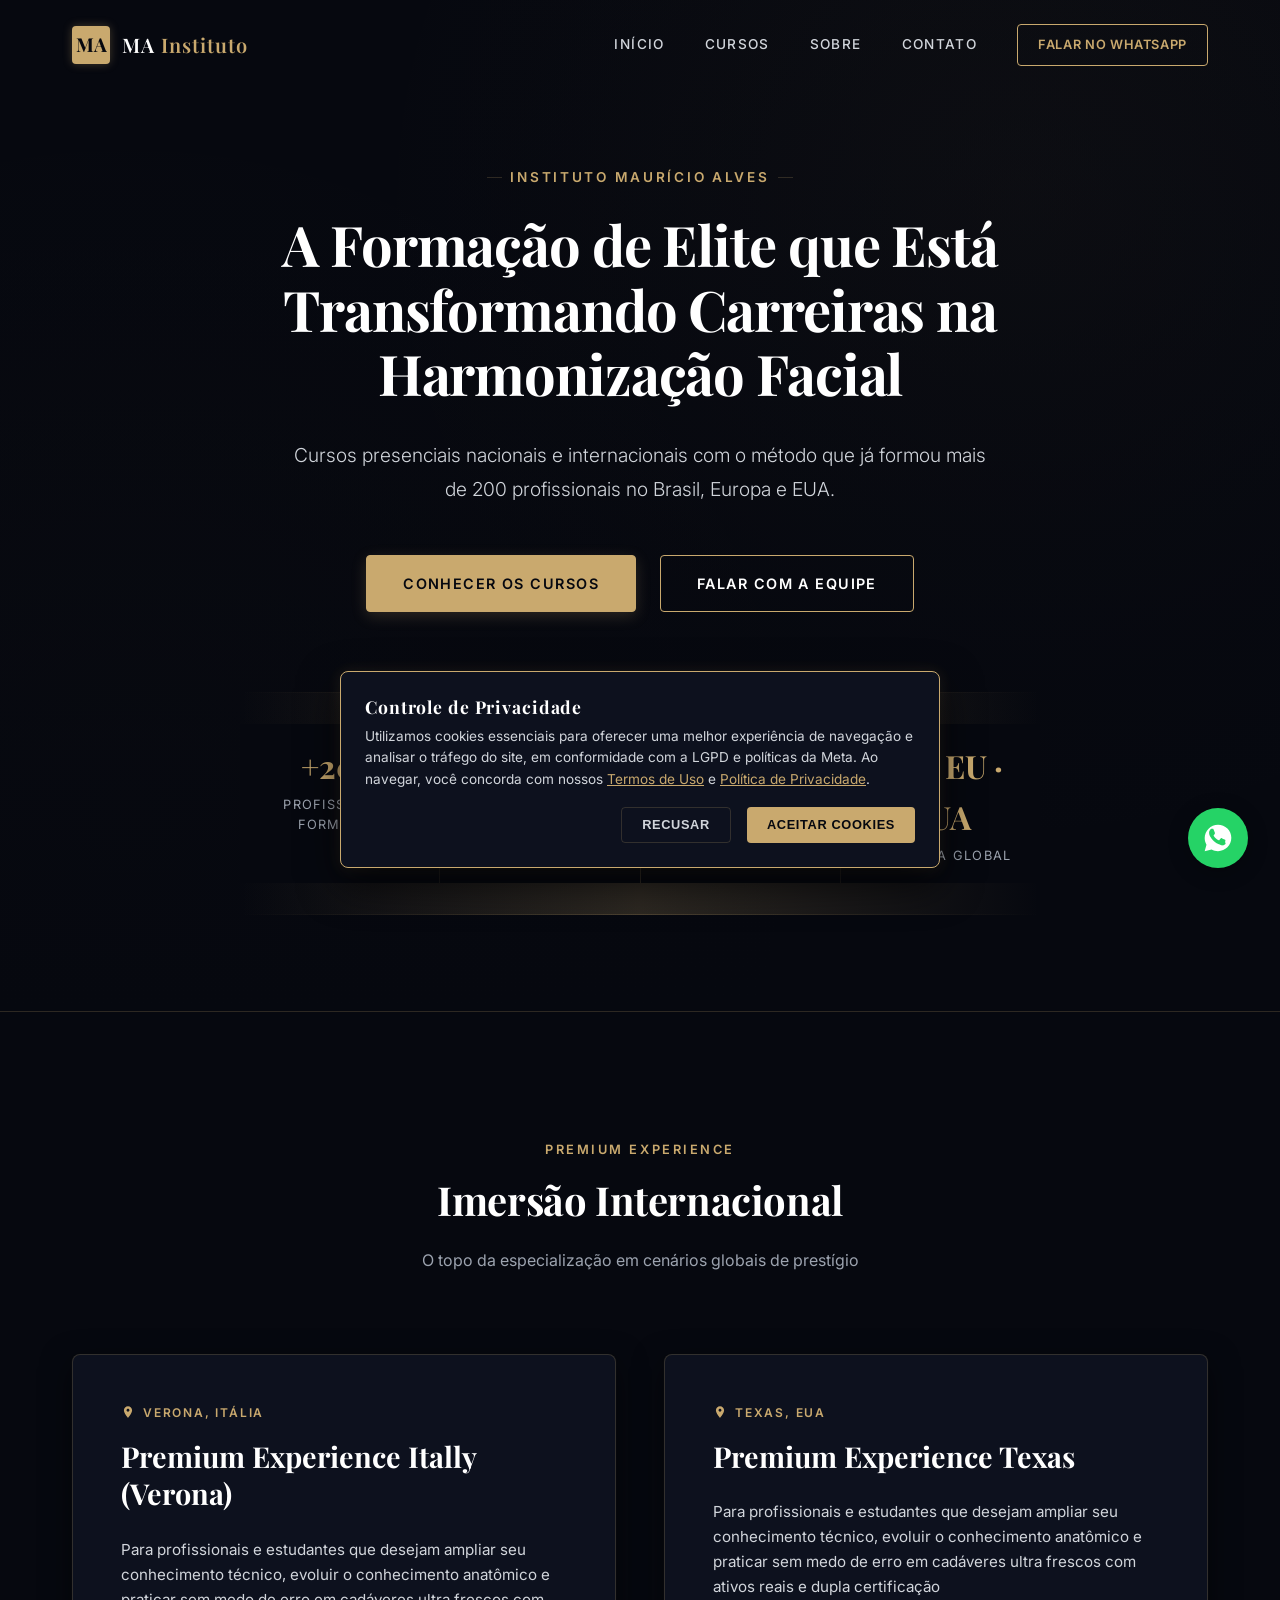
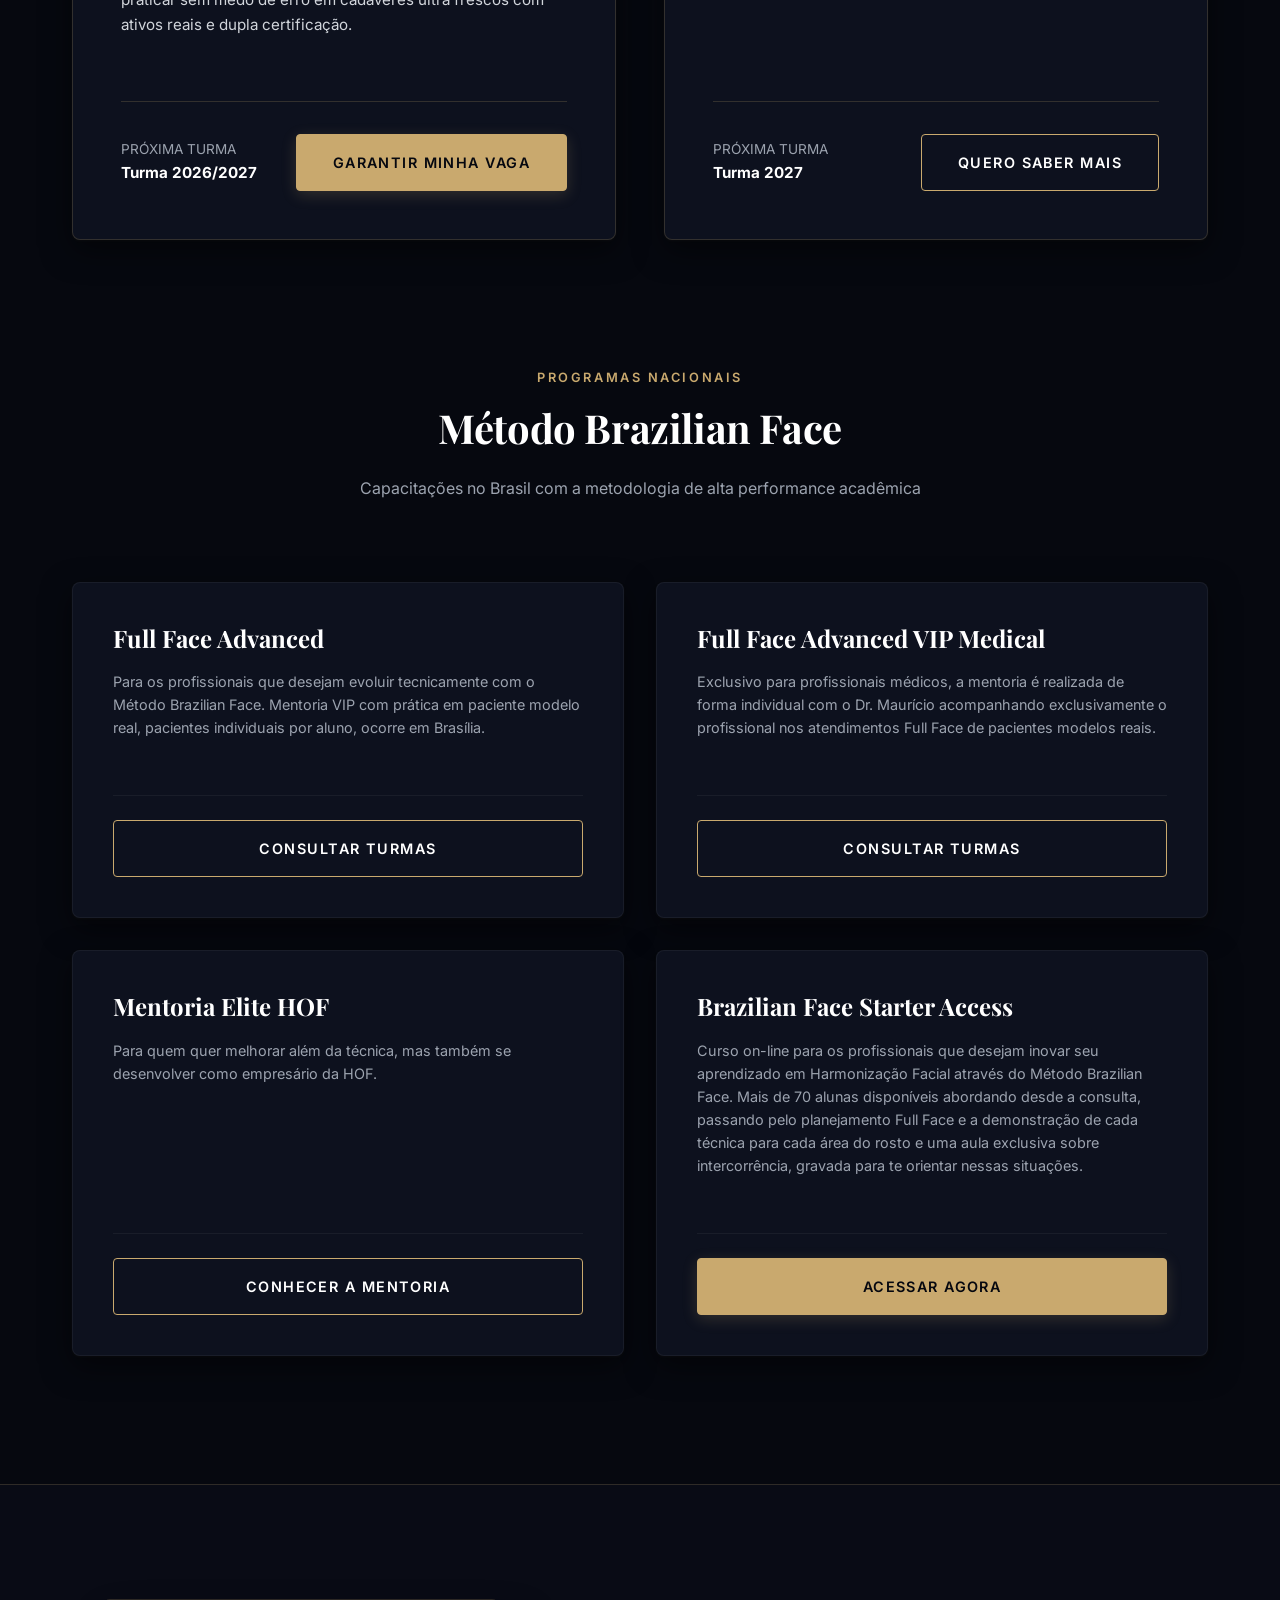
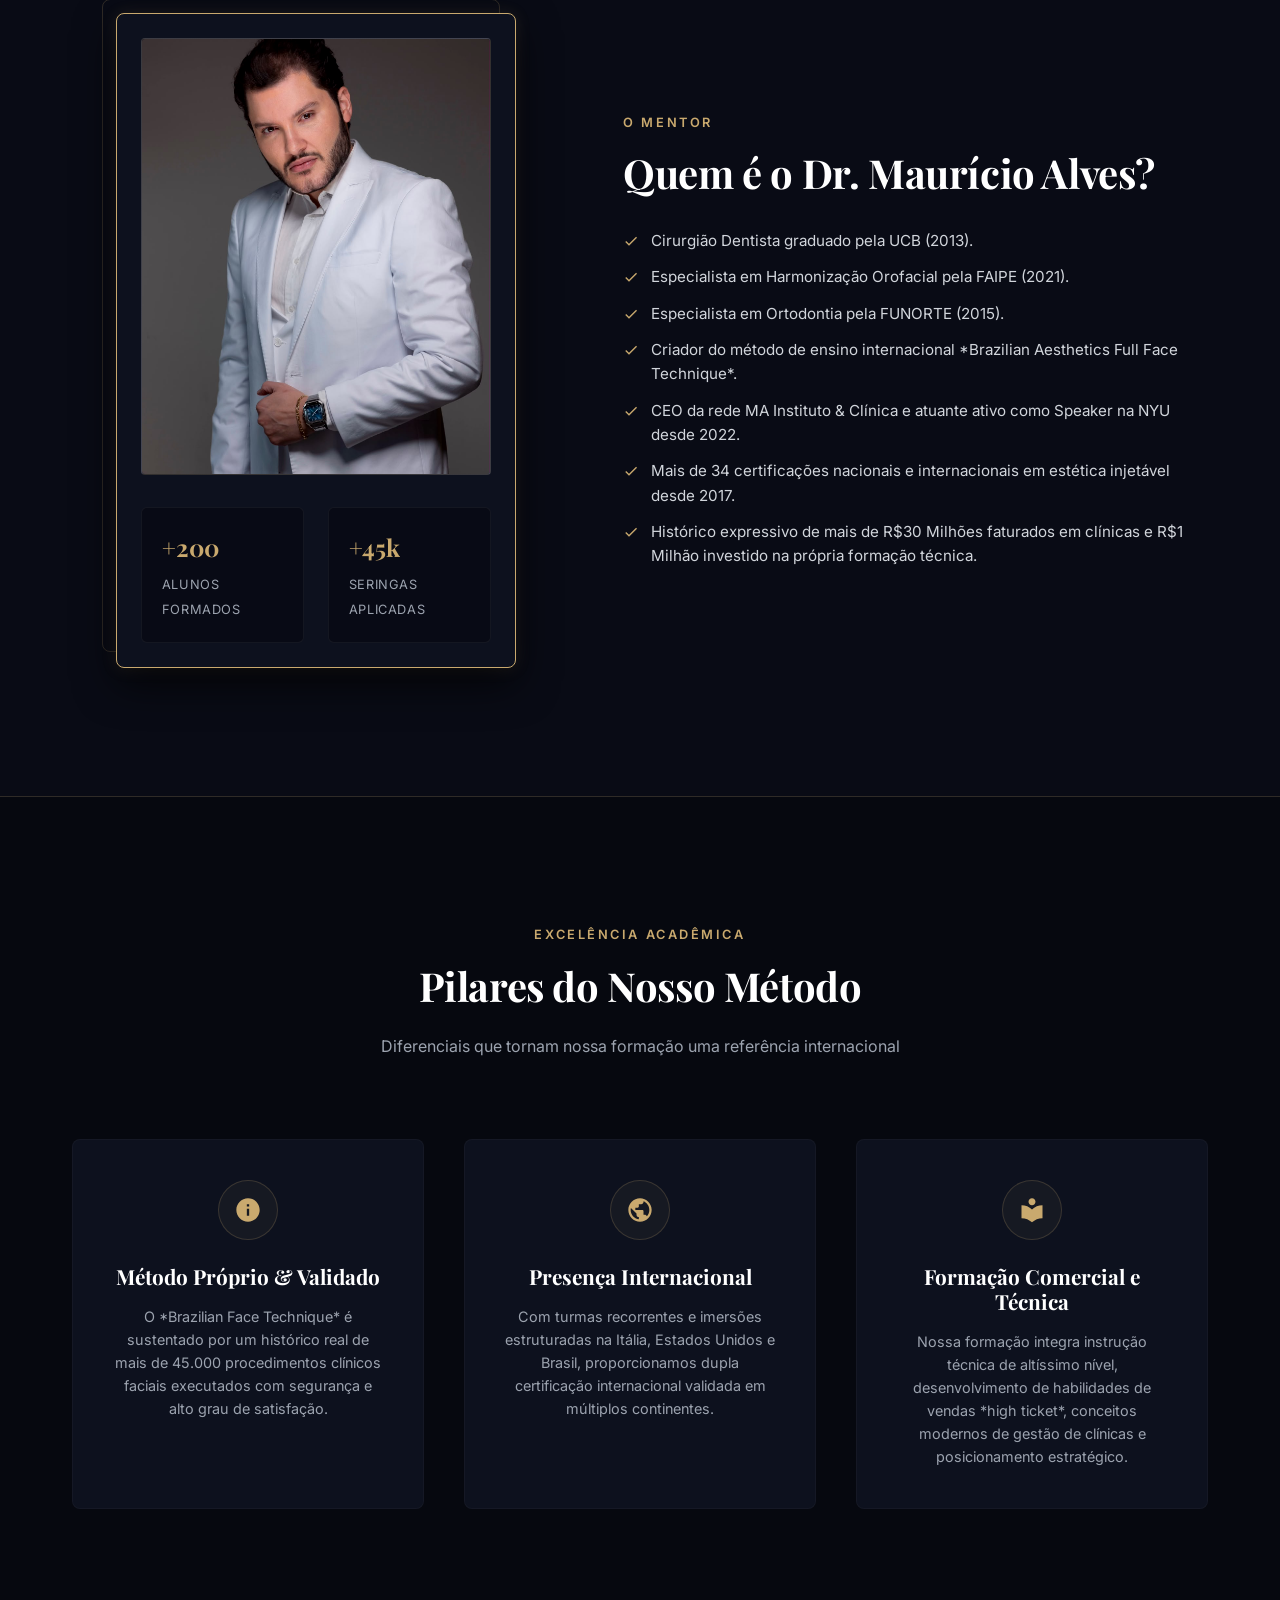
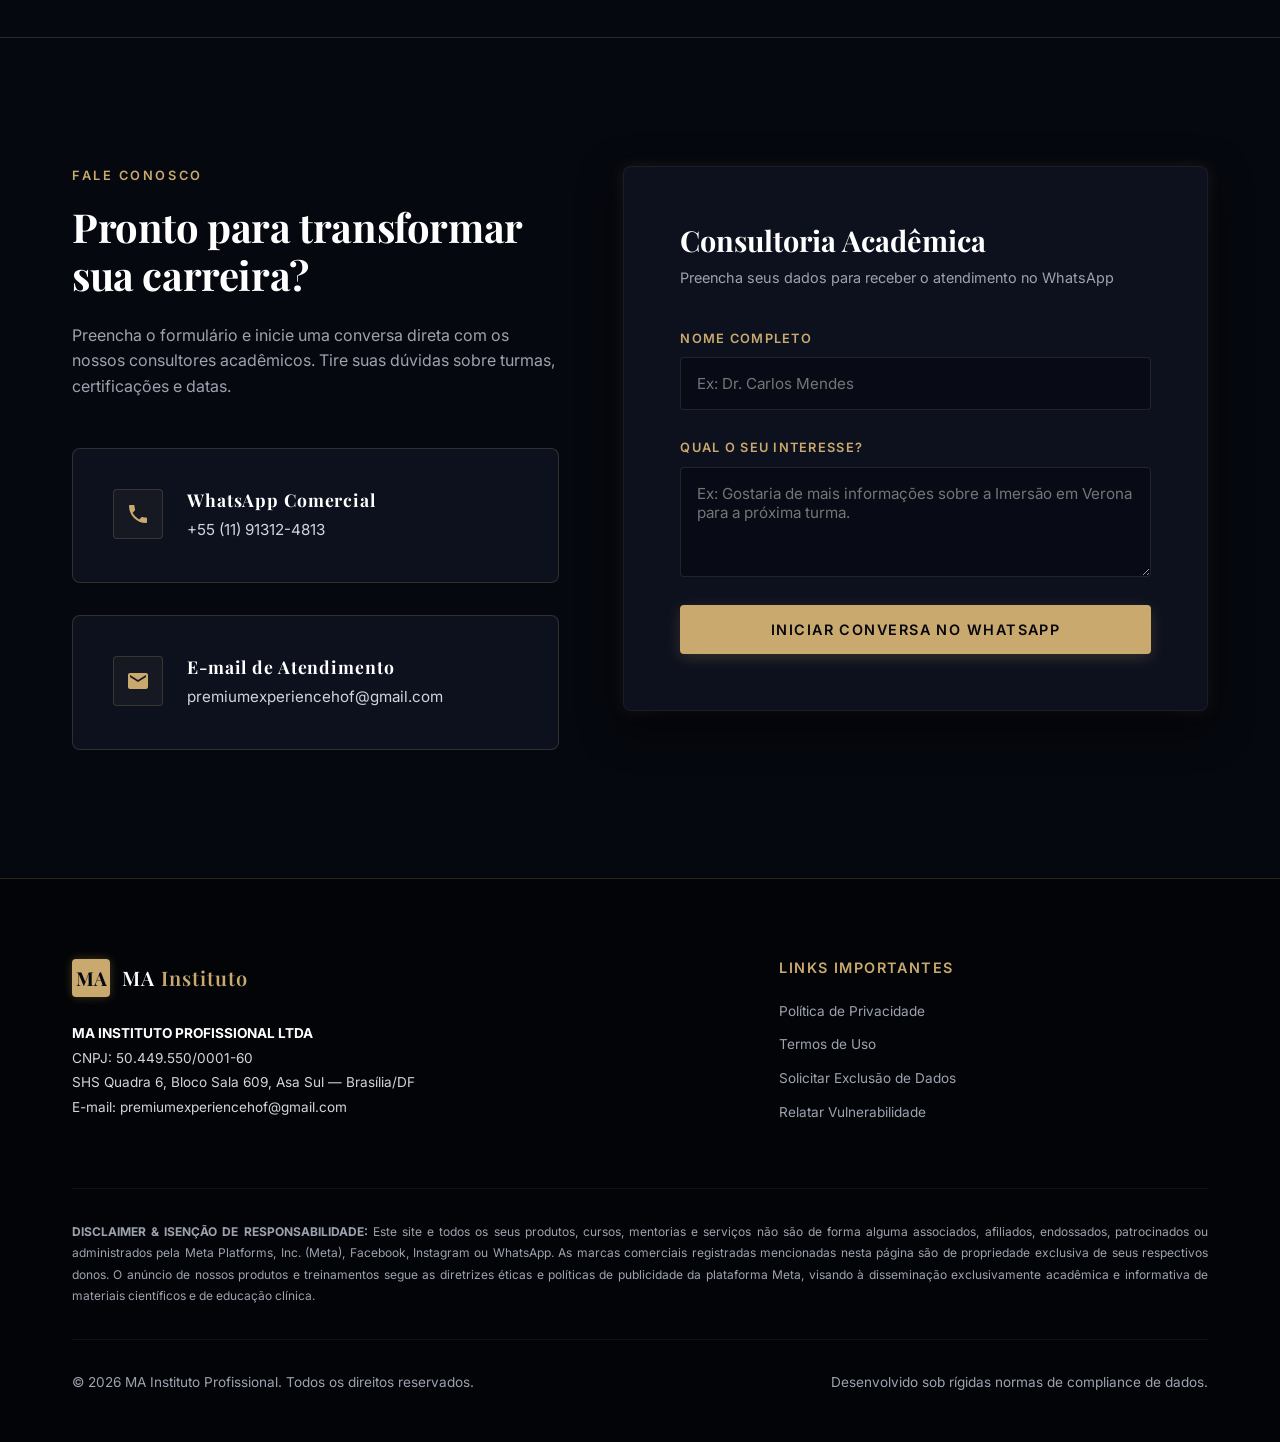
==== commit 57c0e80b: "feat: foto Dr. Mauricio + nomes e descricoes dos cursos atualizados" ====
--- a/index.html
+++ b/index.html
@@ -661,6 +661,14 @@
       gap: 0.75rem;
     }
 
+    .premium-card .card-desc {
+      font-size: 0.95rem;
+      color: var(--color-text-gray);
+      margin-bottom: 2rem;
+      flex-grow: 1;
+      line-height: 1.65;
+    }
+
     .bullet-item {
       display: flex;
       align-items: flex-start;
@@ -800,6 +808,19 @@
       border: 1px solid var(--color-gold-muted);
       position: relative;
       overflow: hidden;
+    }
+
+    .avatar-fallback img {
+      width: 100%;
+      height: 100%;
+      object-fit: cover;
+      display: block;
+      filter: brightness(0.95) contrast(1.05);
+      transition: transform 0.5s ease;
+    }
+
+    .avatar-fallback img:hover {
+      transform: scale(1.03);
     }
 
     .avatar-fallback svg {
@@ -1300,25 +1321,8 @@
             <svg viewBox="0 0 24 24"><path d="M12 2C8.13 2 5 5.13 5 9c0 5.25 7 13 7 13s7-7.75 7-13c0-3.87-3.13-7-7-7zm0 9.5c-1.38 0-2.5-1.12-2.5-2.5s1.12-2.5 2.5-2.5 2.5 1.12 2.5 2.5-1.12 2.5-2.5 2.5z"/></svg>
             Verona, Itália
           </span>
-          <h3 class="card-title">Verona Premium Experience</h3>
-          <div class="card-bullets">
-            <div class="bullet-item">
-              <svg viewBox="0 0 24 24"><path d="M9 16.17L4.83 12l-1.42 1.41L9 19 21 7l-1.41-1.41z"/></svg>
-              <span>Imersão intensiva de 4 dias no berço histórico de Verona.</span>
-            </div>
-            <div class="bullet-item">
-              <svg viewBox="0 0 24 24"><path d="M9 16.17L4.83 12l-1.42 1.41L9 19 21 7l-1.41-1.41z"/></svg>
-              <span>Prática científica avançada em *Fresh Frozen Specimens*.</span>
-            </div>
-            <div class="bullet-item">
-              <svg viewBox="0 0 24 24"><path d="M9 16.17L4.83 12l-1.42 1.41L9 19 21 7l-1.41-1.41z"/></svg>
-              <span>Dupla certificação internacional altamente valorizada no mercado.</span>
-            </div>
-            <div class="bullet-item">
-              <svg viewBox="0 0 24 24"><path d="M9 16.17L4.83 12l-1.42 1.41L9 19 21 7l-1.41-1.41z"/></svg>
-              <span>Aulas exclusivas com ambientação premium dentro de vinícola italiana.</span>
-            </div>
-          </div>
+          <h3 class="card-title">Premium Experience Itally (Verona)</h3>
+          <p class="card-desc">Para profissionais e estudantes que desejam ampliar seu conhecimento técnico, evoluir o conhecimento anatômico e praticar sem medo de erro em cadáveres ultra frescos com ativos reais e dupla certificação.</p>
           <div class="card-footer">
             <div class="card-date">
               <span>PRÓXIMA TURMA</span>
@@ -1334,25 +1338,8 @@
             <svg viewBox="0 0 24 24"><path d="M12 2C8.13 2 5 5.13 5 9c0 5.25 7 13 7 13s7-7.75 7-13c0-3.87-3.13-7-7-7zm0 9.5c-1.38 0-2.5-1.12-2.5-2.5s1.12-2.5 2.5-2.5 2.5 1.12 2.5 2.5-1.12 2.5-2.5 2.5z"/></svg>
             Texas, EUA
           </span>
-          <h3 class="card-title">Texas Premium Experience</h3>
-          <div class="card-bullets">
-            <div class="bullet-item">
-              <svg viewBox="0 0 24 24"><path d="M9 16.17L4.83 12l-1.42 1.41L9 19 21 7l-1.41-1.41z"/></svg>
-              <span>Edição inaugural: O primeiro grupo de profissionais brasileiros no Texas.</span>
-            </div>
-            <div class="bullet-item">
-              <svg viewBox="0 0 24 24"><path d="M9 16.17L4.83 12l-1.42 1.41L9 19 21 7l-1.41-1.41z"/></svg>
-              <span>Estudo anatômico cirúrgico aprofundado em *Wet Lab Fresh Frozen*.</span>
-            </div>
-            <div class="bullet-item">
-              <svg viewBox="0 0 24 24"><path d="M9 16.17L4.83 12l-1.42 1.41L9 19 21 7l-1.41-1.41z"/></svg>
-              <span>Metodologias focadas em captação de clientes e vendas *high ticket*.</span>
-            </div>
-            <div class="bullet-item">
-              <svg viewBox="0 0 24 24"><path d="M9 16.17L4.83 12l-1.42 1.41L9 19 21 7l-1.41-1.41z"/></svg>
-              <span>Network exclusivo imerso em gastronomia e cultura local texana.</span>
-            </div>
-          </div>
+          <h3 class="card-title">Premium Experience Texas</h3>
+          <p class="card-desc">Para profissionais e estudantes que desejam ampliar seu conhecimento técnico, evoluir o conhecimento anatômico e praticar sem medo de erro em cadáveres ultra frescos com ativos reais e dupla certificação</p>
           <div class="card-footer">
             <div class="card-date">
               <span>PRÓXIMA TURMA</span>
@@ -1376,7 +1363,7 @@
         <!-- Curso 1 -->
         <div class="nacional-card reveal">
           <h3 class="card-title">Full Face Advanced</h3>
-          <p class="card-desc">Curso presencial prático com ênfase no método conceitual *Brazilian Face*. Aborda as principais e mais seguras técnicas globais de estruturação e refinamento facial completo.</p>
+          <p class="card-desc">Para os profissionais que desejam evoluir tecnicamente com o Método Brazilian Face. Mentoria VIP com prática em paciente modelo real, pacientes individuais por aluno, ocorre em Brasília.</p>
           <div class="card-footer">
             <a href="https://api.whatsapp.com/send?phone=5511913124813&text=Olá! Gostaria de consultar turmas e valores para o curso presencial Full Face Advanced." target="_blank" class="btn btn-outline" style="width: 100%;" id="fullFaceAdvancedBtn">Consultar Turmas</a>
           </div>
@@ -1384,17 +1371,17 @@
 
         <!-- Curso 2 -->
         <div class="nacional-card reveal">
-          <h3 class="card-title">Full Face VIP Medical</h3>
-          <p class="card-desc">Treinamento avançado de alta performance desenhado exclusivamente para médicos. Protocolos clínicos refinados para aplicação segura de injetáveis nas regiões de maior complexidade.</p>
+          <h3 class="card-title">Full Face Advanced VIP Medical</h3>
+          <p class="card-desc">Exclusivo para profissionais médicos, a mentoria é realizada de forma individual com o Dr. Maurício acompanhando exclusivamente o profissional nos atendimentos Full Face de pacientes modelos reais.</p>
           <div class="card-footer">
-            <a href="https://api.whatsapp.com/send?phone=5511913124813&text=Olá! Gostaria de consultar turmas para o curso Full Face VIP Medical." target="_blank" class="btn btn-outline" style="width: 100%;" id="vipMedicalBtn">Consultar Turmas</a>
+            <a href="https://api.whatsapp.com/send?phone=5511913124813&text=Olá! Gostaria de consultar turmas para o curso Full Face Advanced VIP Medical." target="_blank" class="btn btn-outline" style="width: 100%;" id="vipMedicalBtn">Consultar Turmas</a>
           </div>
         </div>
 
         <!-- Curso 3 -->
         <div class="nacional-card reveal">
           <h3 class="card-title">Mentoria Elite HOF</h3>
-          <p class="card-desc">Acompanhamento completo de 12 meses totalmente online. Foco absoluto no desenvolvimento técnico de alta performance, estruturação de canais comerciais e mentoria de gestão.</p>
+          <p class="card-desc">Para quem quer melhorar além da técnica, mas também se desenvolver como empresário da HOF.</p>
           <div class="card-footer">
             <a href="https://api.whatsapp.com/send?phone=5511913124813&text=Olá! Quero conhecer mais sobre os benefícios da Mentoria Elite HOF de 12 meses." target="_blank" class="btn btn-outline" style="width: 100%;" id="eliteMentoringBtn">Conhecer a Mentoria</a>
           </div>
@@ -1403,7 +1390,7 @@
         <!-- Curso 4 -->
         <div class="nacional-card reveal">
           <h3 class="card-title">Brazilian Face Starter Access</h3>
-          <p class="card-desc">Curso online de introdução com acesso imediato. 4 módulos didáticos focados em planejamento clínico e análise de casos reais. Inclui bônus exclusivo de R$2.000 de cashback para cursos presenciais.</p>
+          <p class="card-desc">Curso on-line para os profissionais que desejam inovar seu aprendizado em Harmonização Facial através do Método Brazilian Face. Mais de 70 alunas disponíveis abordando desde a consulta, passando pelo planejamento Full Face e a demonstração de cada técnica para cada área do rosto e uma aula exclusiva sobre intercorrência, gravada para te orientar nessas situações.</p>
           <div class="card-footer">
             <a href="https://api.whatsapp.com/send?phone=5511913124813&text=Olá! Quero obter o acesso imediato ao Brazilian Face Starter Access." target="_blank" class="btn btn-gold" style="width: 100%;" id="starterAccessBtn">Acessar Agora</a>
           </div>
@@ -1422,9 +1409,7 @@
         <div class="mentor-visual reveal">
           <div class="mentor-frame">
             <div class="avatar-fallback">
-              <svg viewBox="0 0 24 24"><path d="M12 2C6.48 2 2 6.48 2 12s4.48 10 10 10 10-4.48 10-10S17.52 2 12 2zm0 3c1.66 0 3 1.34 3 3s-1.34 3-3 3-3-1.34-3-3 1.34-3 3-3zm0 14.2c-2.5 0-4.71-1.28-6-3.22.03-1.99 4-3.08 6-3.08 1.99 0 5.97 1.09 6 3.08-1.29 1.94-3.5 3.22-6 3.22z"/></svg>
-              <div class="avatar-text-dr">Dr. Maurício Alves</div>
-              <div class="avatar-text-sub">Fundador & Mentor</div>
+              <img src="mentor.png" alt="Dr. Maurício Alves - Fundador & Mentor">
             </div>
             <div class="mentor-info-list">
               <div class="mentor-info-card">
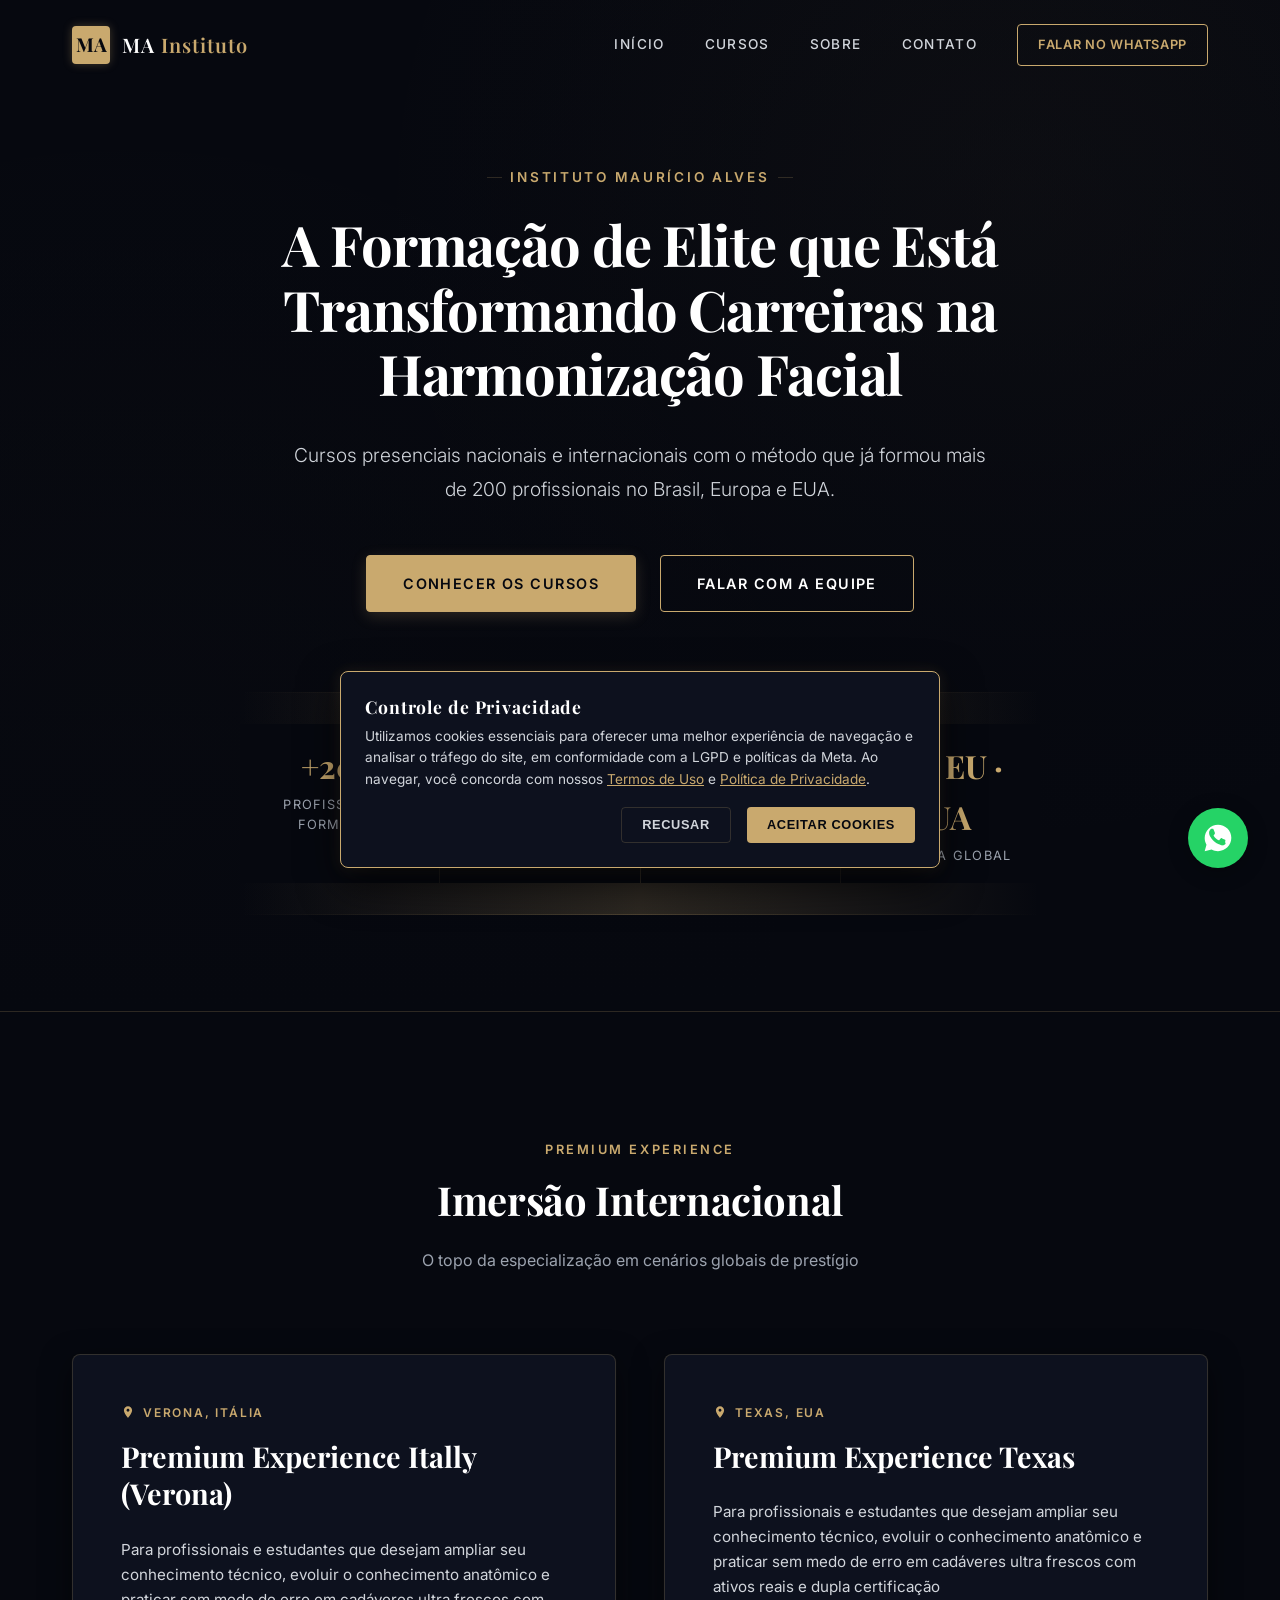
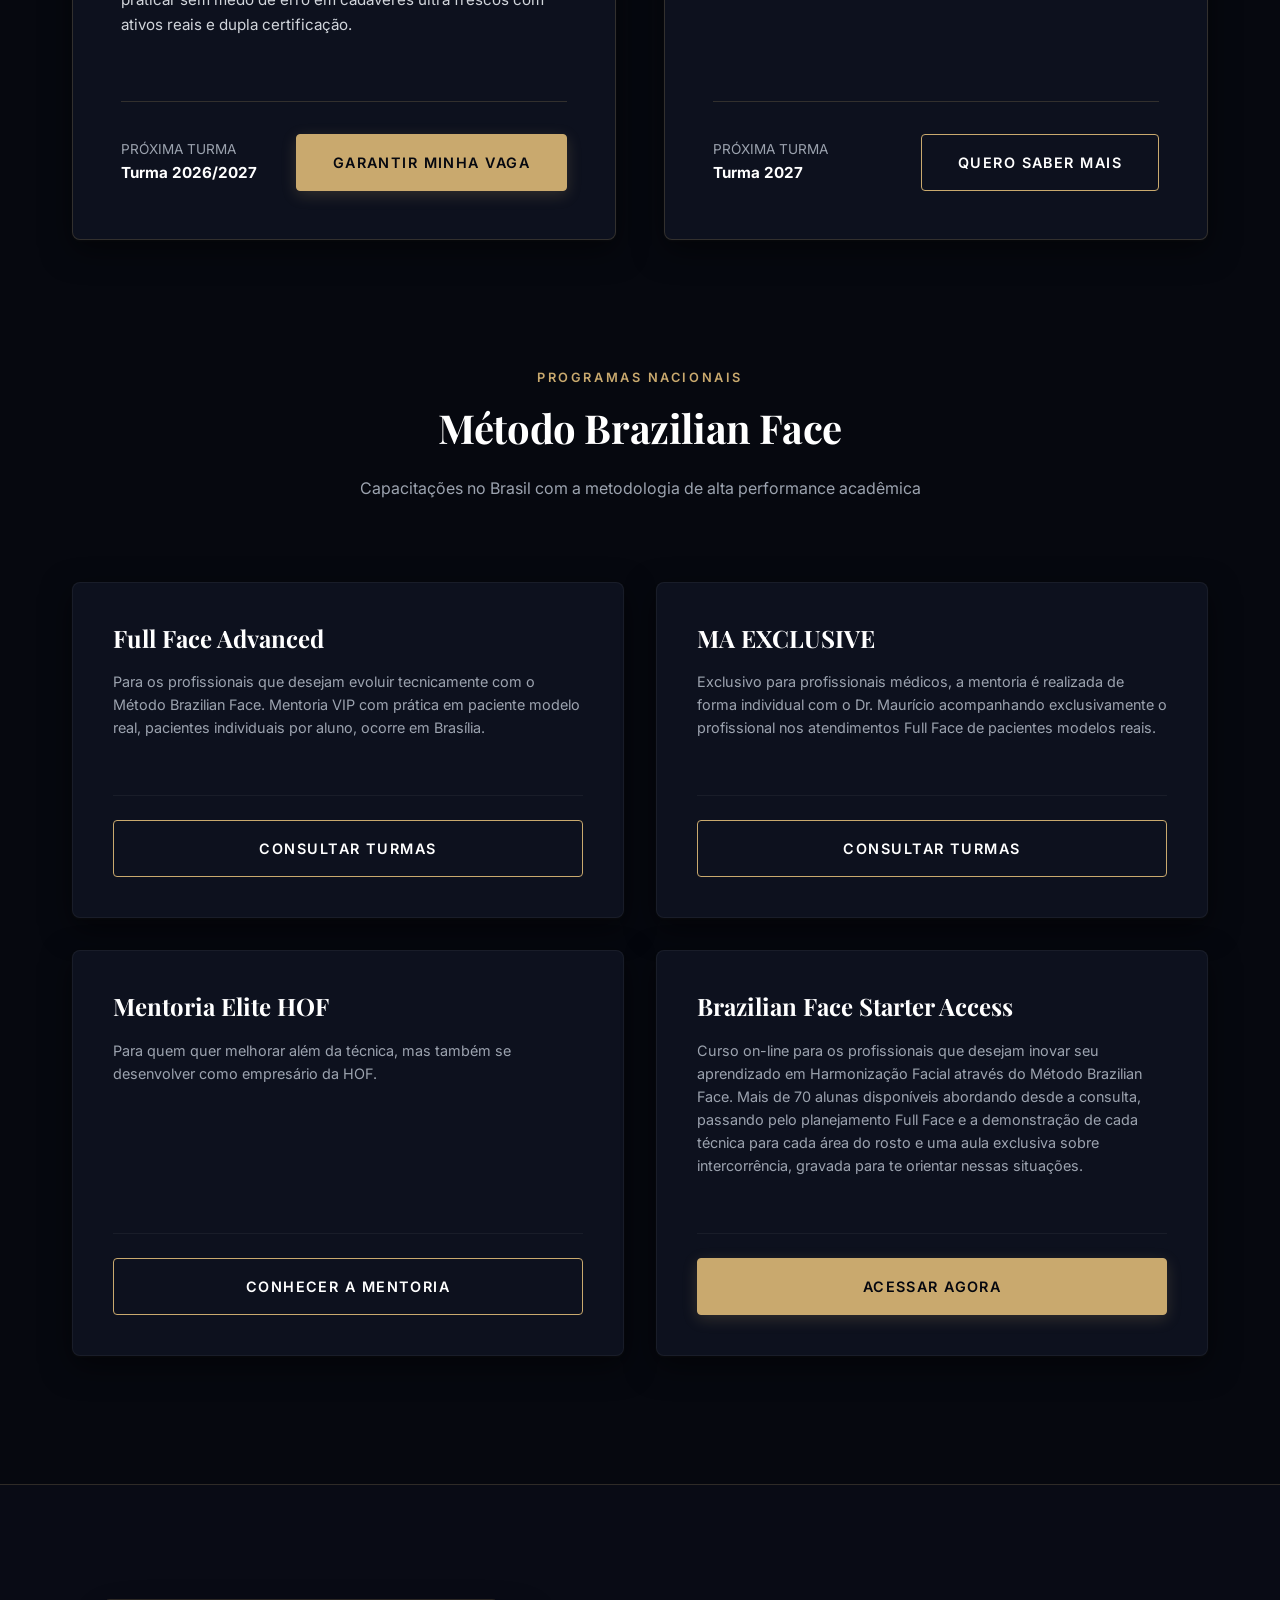
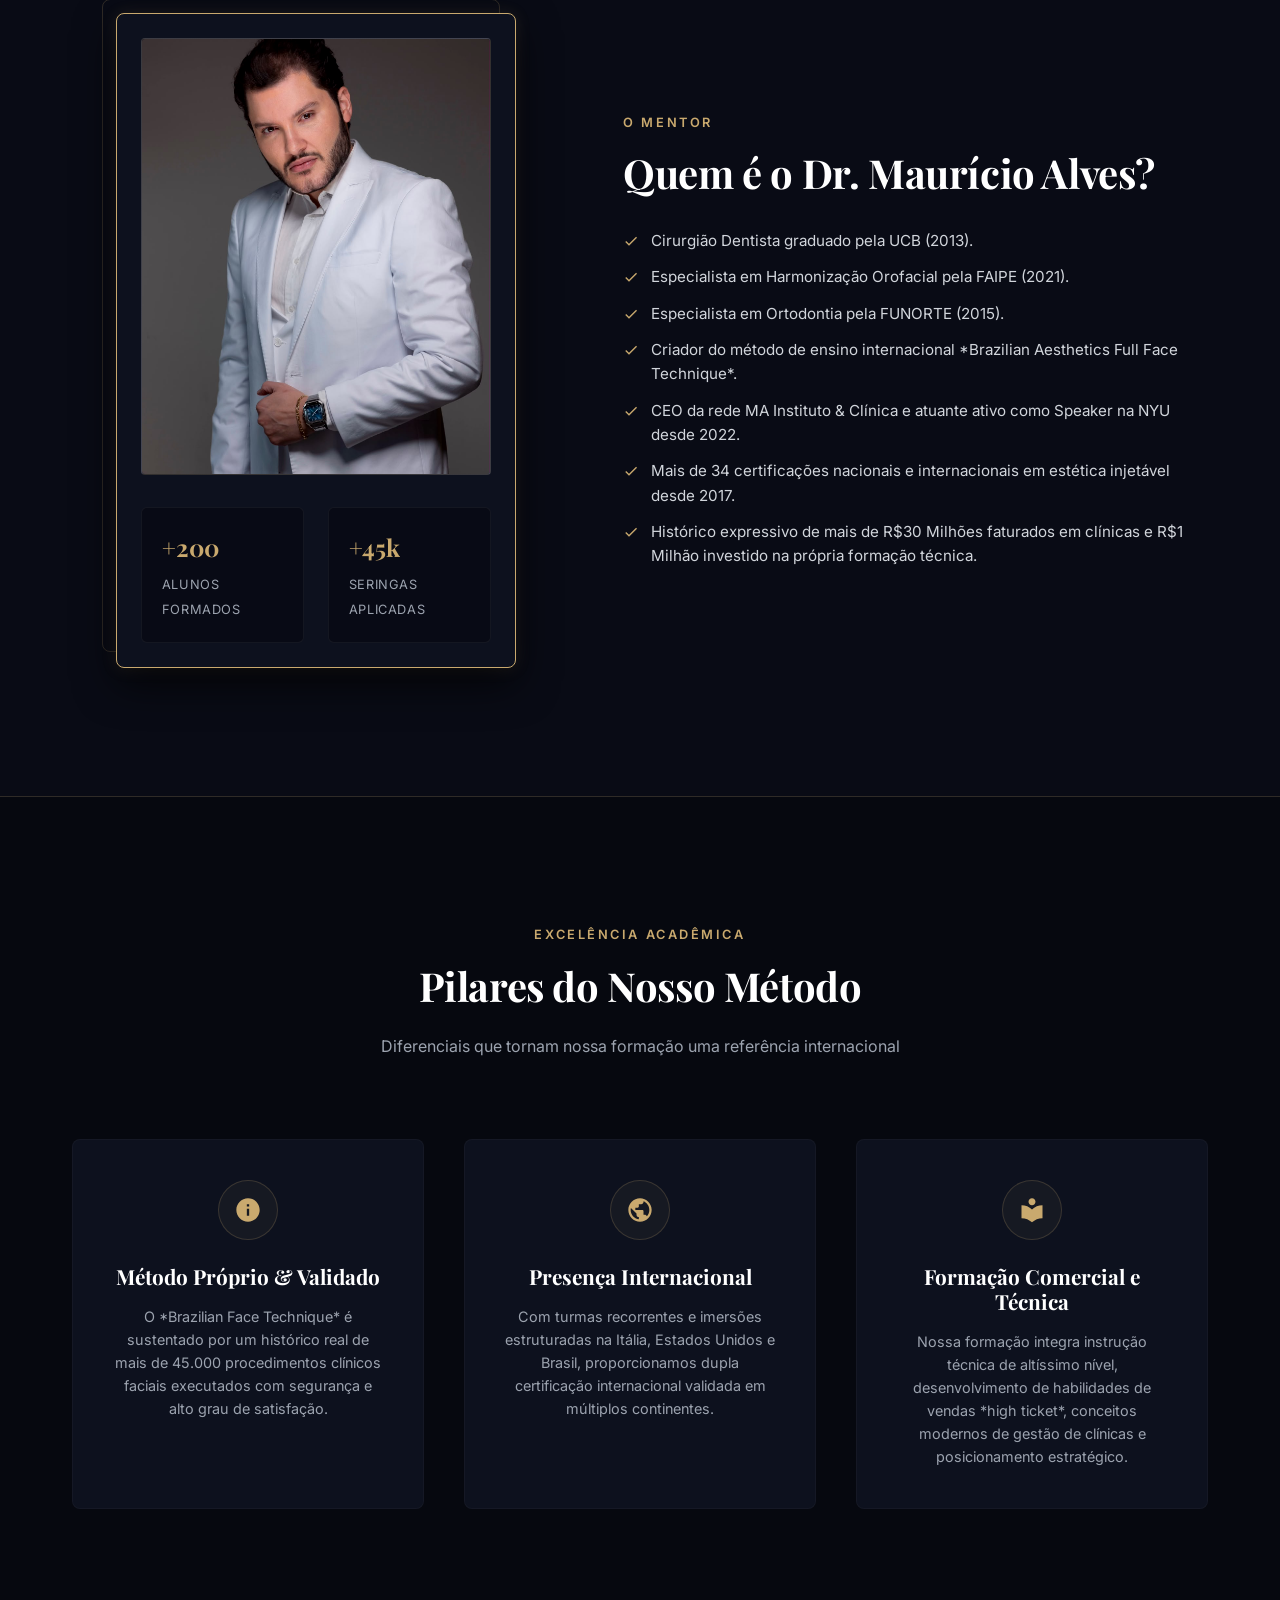
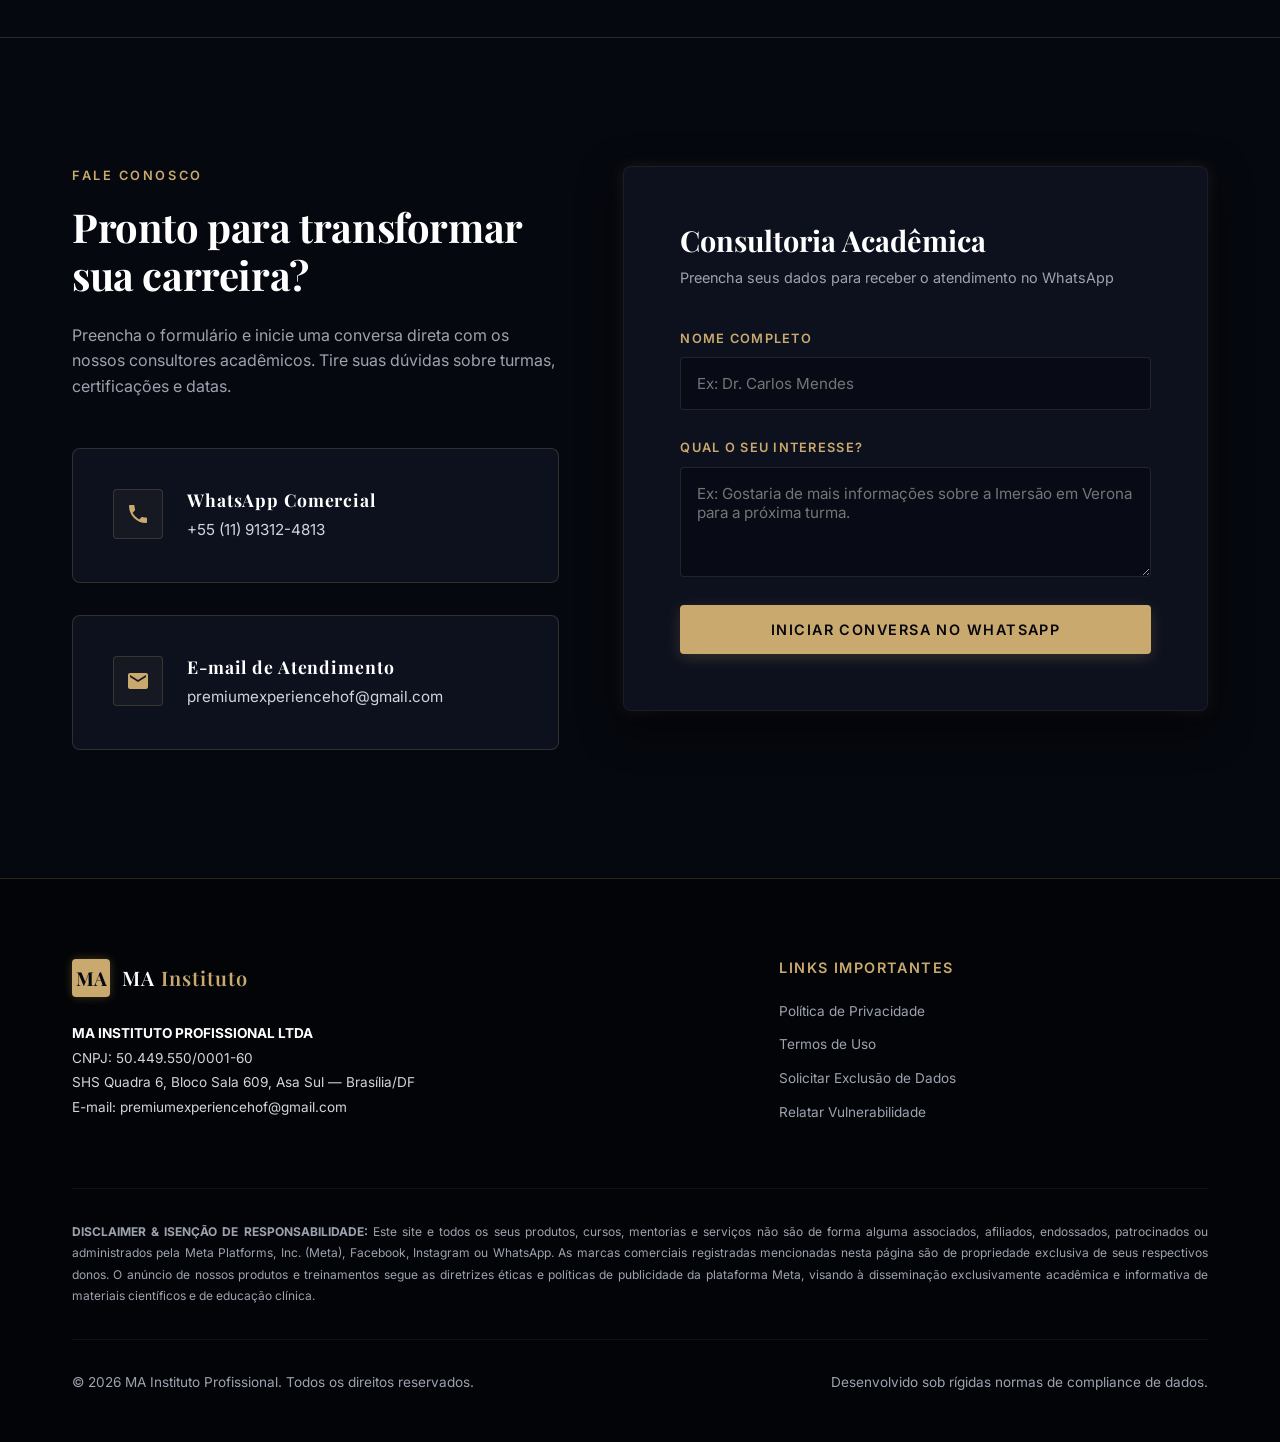
==== commit a5ee7692: "fix: renomear curso para MA EXCLUSIVE" ====
--- a/index.html
+++ b/index.html
@@ -1371,10 +1371,10 @@
 
         <!-- Curso 2 -->
         <div class="nacional-card reveal">
-          <h3 class="card-title">Full Face Advanced VIP Medical</h3>
+          <h3 class="card-title">MA EXCLUSIVE</h3>
           <p class="card-desc">Exclusivo para profissionais médicos, a mentoria é realizada de forma individual com o Dr. Maurício acompanhando exclusivamente o profissional nos atendimentos Full Face de pacientes modelos reais.</p>
           <div class="card-footer">
-            <a href="https://api.whatsapp.com/send?phone=5511913124813&text=Olá! Gostaria de consultar turmas para o curso Full Face Advanced VIP Medical." target="_blank" class="btn btn-outline" style="width: 100%;" id="vipMedicalBtn">Consultar Turmas</a>
+            <a href="https://api.whatsapp.com/send?phone=5511913124813&text=Olá! Gostaria de consultar turmas para o curso MA EXCLUSIVE." target="_blank" class="btn btn-outline" style="width: 100%;" id="vipMedicalBtn">Consultar Turmas</a>
           </div>
         </div>
 
